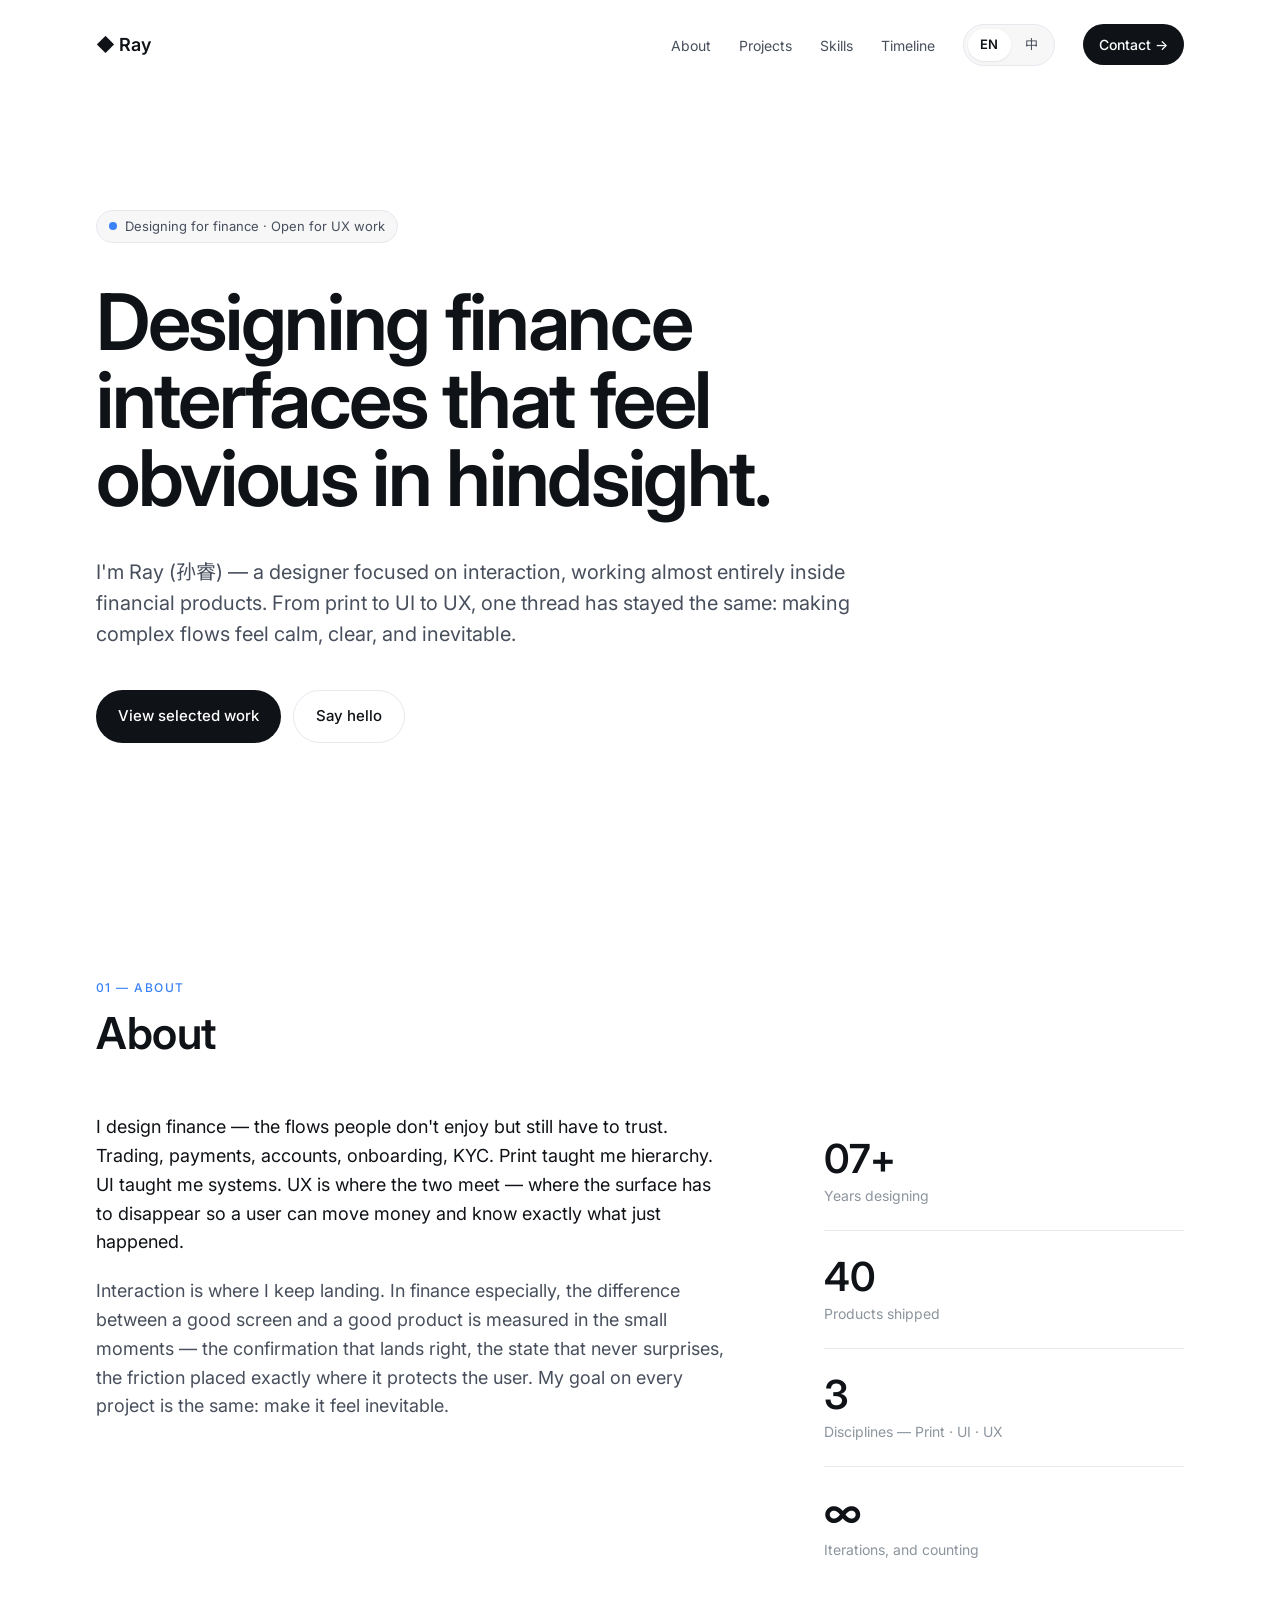
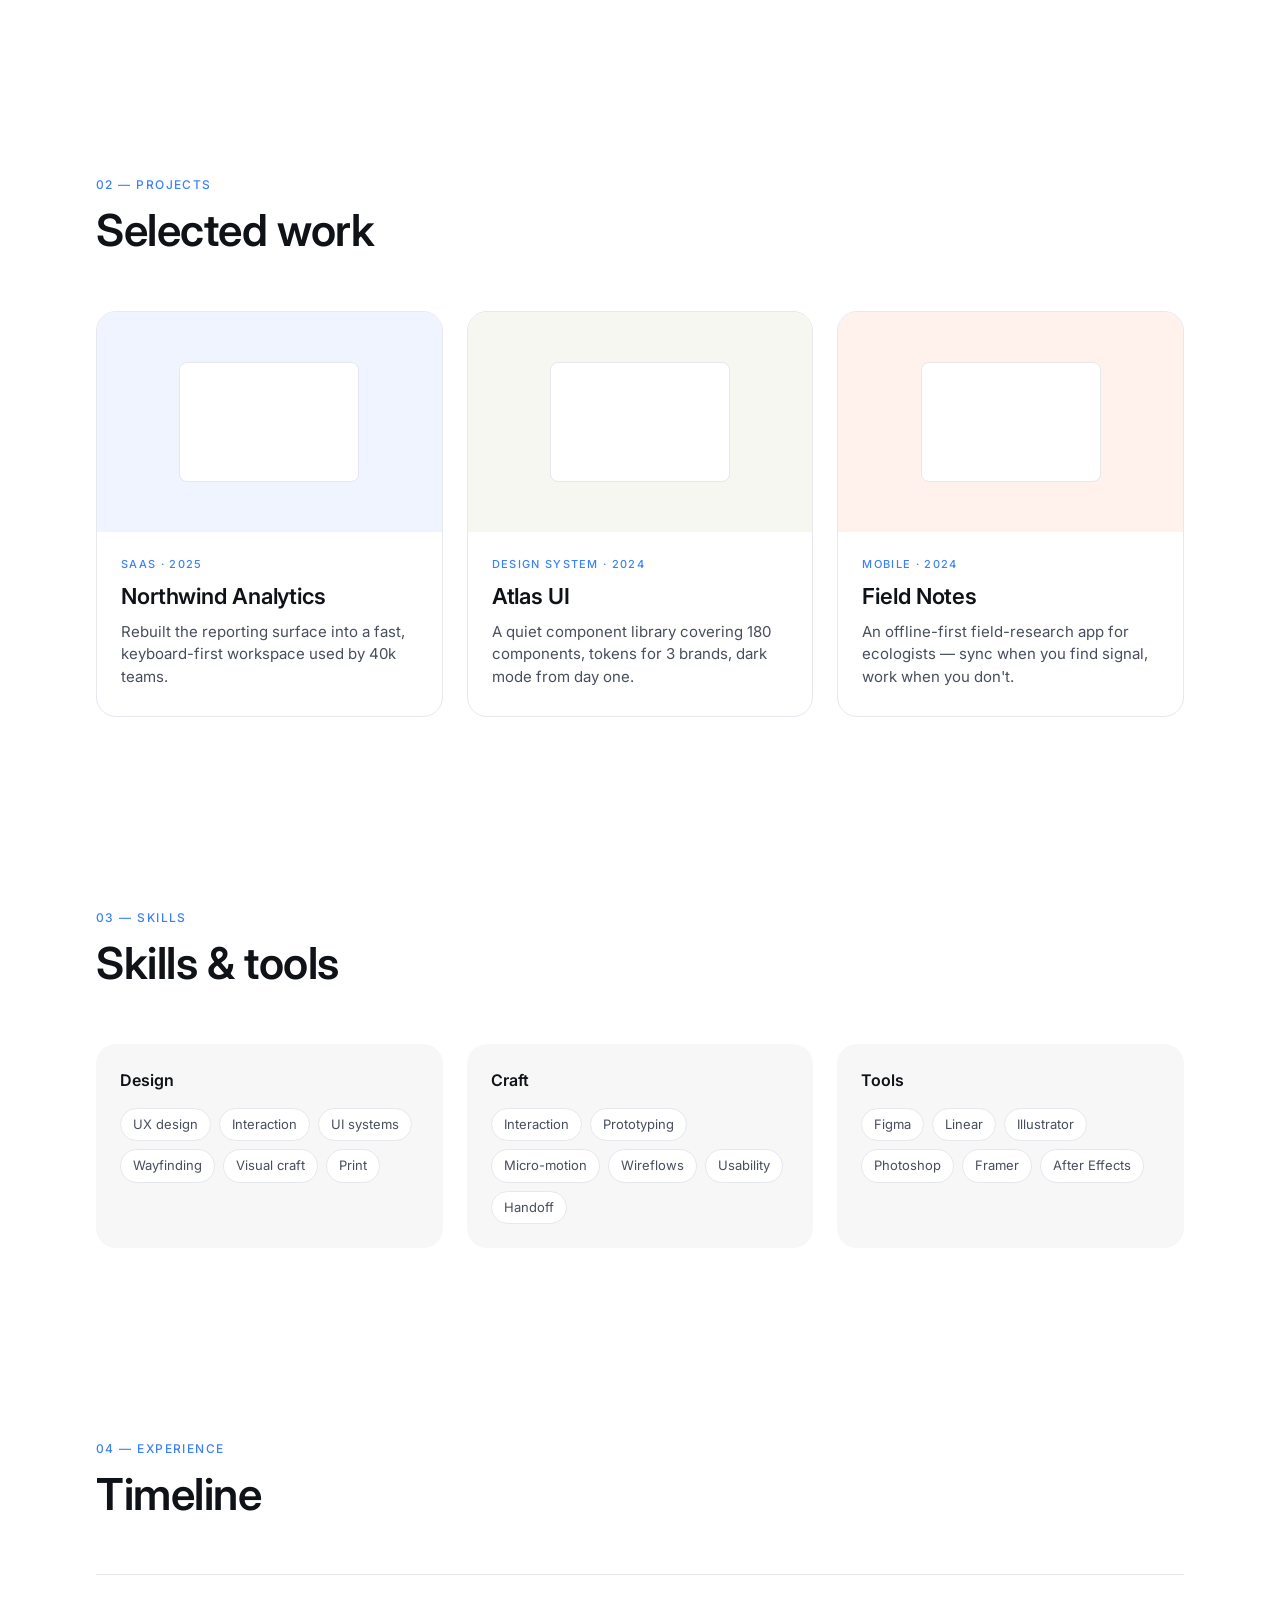
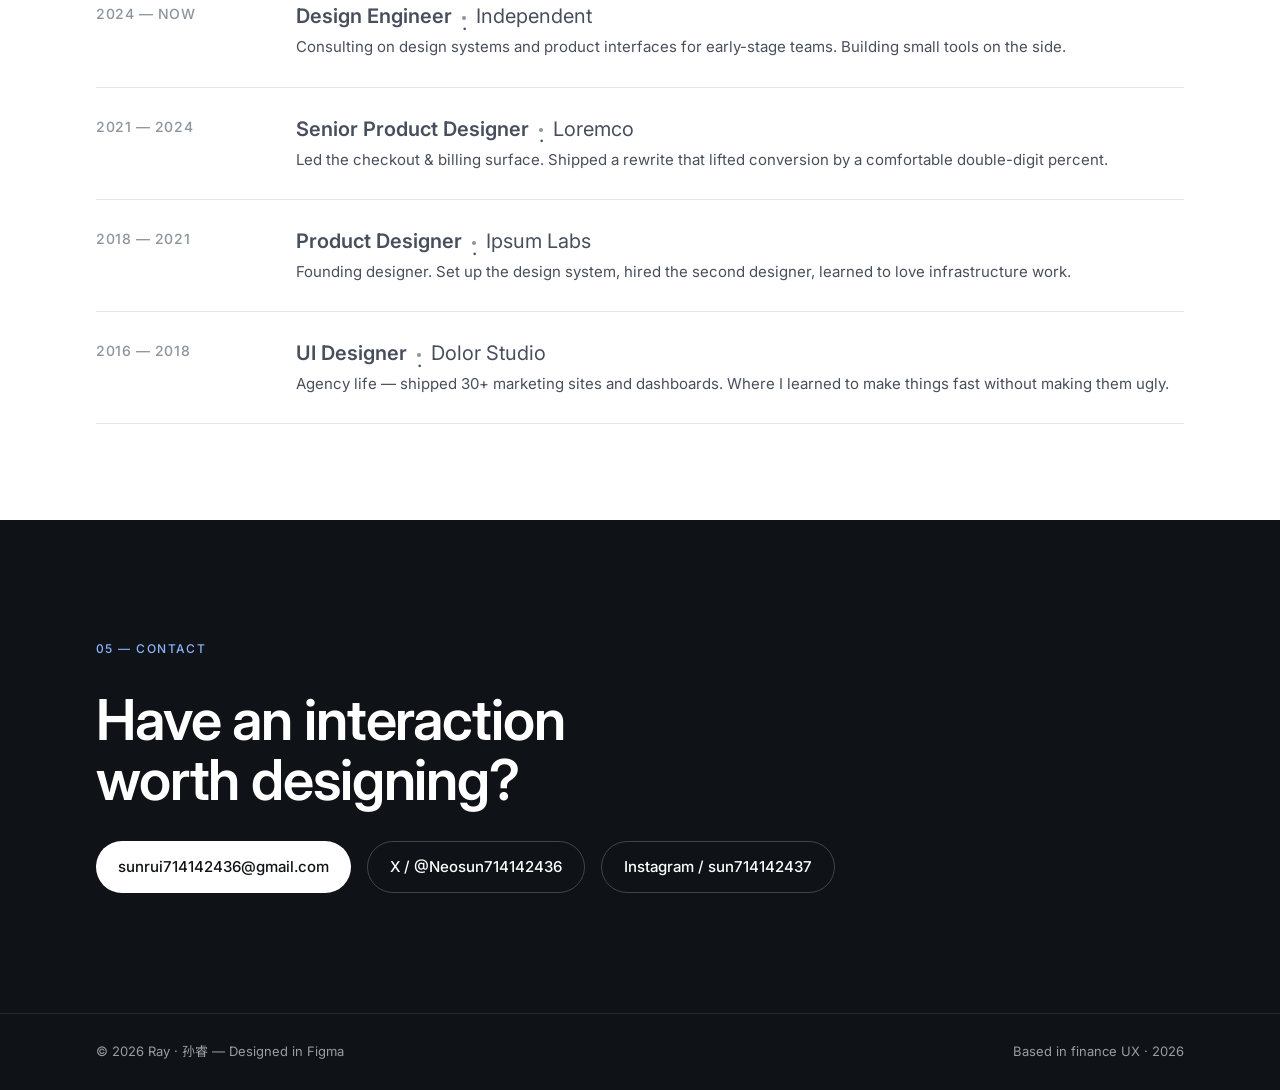
==== index.html @ 2284a8e6 "Initial commit: personal homepage v1 Co-Authored-By: Claude Code <noreply@anthropic.com>" ====
<!doctype html>
<html lang="en">
<head>
  <meta charset="utf-8" />
  <meta name="viewport" content="width=device-width,initial-scale=1" />
  <title>Ray · 孙睿 — Interaction designer for finance</title>
  <meta name="description" content="Ray (孙睿) — interaction designer working almost entirely inside financial products. Print → UI → UX." />
  <meta property="og:title" content="Ray · 孙睿" />
  <meta property="og:description" content="Interaction designer for finance." />
  <meta property="og:type" content="website" />
  <link rel="preconnect" href="https://fonts.googleapis.com">
  <link rel="preconnect" href="https://fonts.gstatic.com" crossorigin>
  <link href="https://fonts.googleapis.com/css2?family=Inter:wght@400;500;600;700&family=Noto+Sans+SC:wght@400;500;600&display=swap" rel="stylesheet">
  <link rel="stylesheet" href="styles.css" />
</head>
<body>
  <!-- NAV -->
  <header class="nav" aria-label="Primary">
    <a class="logo" href="#top" aria-label="Home">◆ Ray</a>
    <nav class="nav-right">
      <ul class="nav-links">
        <li><a href="#about">About</a></li>
        <li><a href="#projects">Projects</a></li>
        <li><a href="#skills">Skills</a></li>
        <li><a href="#timeline">Timeline</a></li>
      </ul>
      <div class="lang-toggle" role="group" aria-label="Language">
        <button type="button" class="seg active" data-lang="en" aria-pressed="true">EN</button>
        <button type="button" class="seg" data-lang="zh" aria-pressed="false">中</button>
      </div>
      <a class="cta" href="#contact">Contact →</a>
    </nav>
  </header>

  <main id="top">
    <!-- HERO -->
    <section class="hero" aria-labelledby="hero-title">
      <span class="eyebrow"><span class="dot"></span>Designing for finance · Open for UX work</span>
      <h1 id="hero-title">Designing finance<br/>interfaces that feel<br/>obvious in hindsight.</h1>
      <p class="sub">I'm Ray (孙睿) — a designer focused on interaction, working almost entirely inside financial products. From print to UI to UX, one thread has stayed the same: making complex flows feel calm, clear, and inevitable.</p>
      <div class="cta-row">
        <a href="#projects" class="btn btn-primary">View selected work</a>
        <a href="#contact" class="btn btn-secondary">Say hello</a>
      </div>
    </section>

    <!-- ABOUT -->
    <section class="section" id="about">
      <header class="section-head">
        <p class="kicker">01 — About</p>
        <h2>About</h2>
      </header>
      <div class="about-body">
        <div class="about-copy">
          <p>I design finance — the flows people don't enjoy but still have to trust. Trading, payments, accounts, onboarding, KYC. Print taught me hierarchy. UI taught me systems. UX is where the two meet — where the surface has to disappear so a user can move money and know exactly what just happened.</p>
          <p class="muted">Interaction is where I keep landing. In finance especially, the difference between a good screen and a good product is measured in the small moments — the confirmation that lands right, the state that never surprises, the friction placed exactly where it protects the user. My goal on every project is the same: make it feel inevitable.</p>
        </div>
        <div class="stats">
          <div class="stat"><div class="stat-num">07+</div><div class="stat-lbl">Years designing</div></div>
          <div class="stat divider"><div class="stat-num">40</div><div class="stat-lbl">Products shipped</div></div>
          <div class="stat divider"><div class="stat-num">3</div><div class="stat-lbl">Disciplines — Print · UI · UX</div></div>
          <div class="stat divider"><div class="stat-num">∞</div><div class="stat-lbl">Iterations, and counting</div></div>
        </div>
      </div>
    </section>

    <!-- PROJECTS -->
    <section class="section" id="projects">
      <header class="section-head">
        <p class="kicker">02 — Projects</p>
        <h2>Selected work</h2>
      </header>
      <div class="proj-grid">
        <article class="card">
          <div class="media" style="--tint:#f0f4ff"><div class="preview"></div></div>
          <div class="info">
            <p class="tag">SaaS · 2025</p>
            <h3>Northwind Analytics</h3>
            <p>Rebuilt the reporting surface into a fast, keyboard-first workspace used by 40k teams.</p>
          </div>
        </article>
        <article class="card">
          <div class="media" style="--tint:#f5f7f0"><div class="preview"></div></div>
          <div class="info">
            <p class="tag">Design system · 2024</p>
            <h3>Atlas UI</h3>
            <p>A quiet component library covering 180 components, tokens for 3 brands, dark mode from day one.</p>
          </div>
        </article>
        <article class="card">
          <div class="media" style="--tint:#fff2ed"><div class="preview"></div></div>
          <div class="info">
            <p class="tag">Mobile · 2024</p>
            <h3>Field Notes</h3>
            <p>An offline-first field-research app for ecologists — sync when you find signal, work when you don't.</p>
          </div>
        </article>
      </div>
    </section>

    <!-- SKILLS -->
    <section class="section" id="skills">
      <header class="section-head">
        <p class="kicker">03 — Skills</p>
        <h2>Skills &amp; tools</h2>
      </header>
      <div class="skill-cols">
        <div class="skill-col">
          <h4>Design</h4>
          <div class="chips">
            <span>UX design</span><span>Interaction</span><span>UI systems</span>
            <span>Wayfinding</span><span>Visual craft</span><span>Print</span>
          </div>
        </div>
        <div class="skill-col">
          <h4>Craft</h4>
          <div class="chips">
            <span>Interaction</span><span>Prototyping</span><span>Micro-motion</span>
            <span>Wireflows</span><span>Usability</span><span>Handoff</span>
          </div>
        </div>
        <div class="skill-col">
          <h4>Tools</h4>
          <div class="chips">
            <span>Figma</span><span>Linear</span><span>Illustrator</span>
            <span>Photoshop</span><span>Framer</span><span>After Effects</span>
          </div>
        </div>
      </div>
    </section>

    <!-- TIMELINE -->
    <section class="section" id="timeline">
      <header class="section-head">
        <p class="kicker">04 — Experience</p>
        <h2>Timeline</h2>
      </header>
      <ol class="tl">
        <li>
          <div class="tl-yr">2024 — NOW</div>
          <div class="tl-body">
            <p class="tl-role"><strong>Design Engineer</strong><span class="sep">·</span>Independent</p>
            <p class="tl-blurb">Consulting on design systems and product interfaces for early-stage teams. Building small tools on the side.</p>
          </div>
        </li>
        <li>
          <div class="tl-yr">2021 — 2024</div>
          <div class="tl-body">
            <p class="tl-role"><strong>Senior Product Designer</strong><span class="sep">·</span>Loremco</p>
            <p class="tl-blurb">Led the checkout &amp; billing surface. Shipped a rewrite that lifted conversion by a comfortable double-digit percent.</p>
          </div>
        </li>
        <li>
          <div class="tl-yr">2018 — 2021</div>
          <div class="tl-body">
            <p class="tl-role"><strong>Product Designer</strong><span class="sep">·</span>Ipsum Labs</p>
            <p class="tl-blurb">Founding designer. Set up the design system, hired the second designer, learned to love infrastructure work.</p>
          </div>
        </li>
        <li>
          <div class="tl-yr">2016 — 2018</div>
          <div class="tl-body">
            <p class="tl-role"><strong>UI Designer</strong><span class="sep">·</span>Dolor Studio</p>
            <p class="tl-blurb">Agency life — shipped 30+ marketing sites and dashboards. Where I learned to make things fast without making them ugly.</p>
          </div>
        </li>
      </ol>
    </section>
  </main>

  <!-- CONTACT -->
  <section class="contact" id="contact">
    <p class="kicker kicker-dark">05 — CONTACT</p>
    <h2>Have an interaction<br/>worth designing?</h2>
    <div class="contact-row">
      <a class="btn btn-light" href="mailto:sunrui714142436@gmail.com">sunrui714142436@gmail.com</a>
      <a class="btn btn-ghost" href="https://x.com/Neosun714142436" target="_blank" rel="noopener">X / @Neosun714142436</a>
      <a class="btn btn-ghost" href="https://instagram.com/sun714142437" target="_blank" rel="noopener">Instagram / sun714142437</a>
    </div>
  </section>

  <footer class="footer">
    <p>© 2026 Ray · 孙睿 — Designed in Figma</p>
    <p>Based in finance UX · 2026</p>
  </footer>

  <script>
    // Language toggle — visual demo only (does not swap copy yet)
    document.querySelectorAll('.lang-toggle .seg').forEach(btn => {
      btn.addEventListener('click', () => {
        document.querySelectorAll('.lang-toggle .seg').forEach(b => {
          b.classList.remove('active');
          b.setAttribute('aria-pressed', 'false');
        });
        btn.classList.add('active');
        btn.setAttribute('aria-pressed', 'true');
      });
    });
  </script>
</body>
</html>
---- styles.css ----
/* -------- Tokens -------- */
:root {
  --ink: #0f1216;
  --ink-2: #484f5c;
  --ink-3: #8c949d;
  --border: #e6e8ee;
  --bg: #ffffff;
  --bg-soft: #f7f7f8;
  --accent: #3b82f6;
  --shadow-1: 0 1px 2px rgba(0,0,0,.08);
  --gutter: 96px;
  --max: 1440px;
}

* { box-sizing: border-box; }
html { scroll-behavior: smooth; }
body {
  margin: 0;
  font-family: 'Inter', 'Noto Sans SC', system-ui, -apple-system, Segoe UI, Roboto, sans-serif;
  color: var(--ink);
  background: var(--bg);
  -webkit-font-smoothing: antialiased;
  line-height: 1.5;
}
a { color: inherit; text-decoration: none; }
h1, h2, h3, h4, p { margin: 0; }
ol, ul { margin: 0; padding: 0; list-style: none; }
button { font: inherit; }

/* -------- Nav -------- */
.nav {
  display: flex;
  align-items: center;
  justify-content: space-between;
  gap: 32px;
  padding: 24px var(--gutter);
  max-width: var(--max);
  margin: 0 auto;
  position: sticky; top: 0;
  background: rgba(255,255,255,.8);
  backdrop-filter: saturate(180%) blur(12px);
  -webkit-backdrop-filter: saturate(180%) blur(12px);
  z-index: 10;
}
.logo { font-weight: 600; font-size: 18px; }
.nav-right { display: flex; align-items: center; gap: 28px; }
.nav-links { display: flex; gap: 28px; }
.nav-links a { font-size: 14px; color: var(--ink-2); }
.nav-links a:hover { color: var(--ink); }

.lang-toggle {
  display: inline-flex;
  padding: 4px;
  background: var(--bg-soft);
  border: 1px solid var(--border);
  border-radius: 999px;
  gap: 2px;
}
.lang-toggle .seg {
  border: 0;
  background: transparent;
  padding: 6px 12px;
  border-radius: 999px;
  font-size: 13px;
  color: var(--ink-2);
  cursor: pointer;
  transition: background .15s, color .15s, box-shadow .15s;
  letter-spacing: .02em;
}
.lang-toggle .seg.active {
  background: #fff;
  color: var(--ink);
  box-shadow: var(--shadow-1);
  font-weight: 600;
}

.cta {
  padding: 10px 16px;
  background: var(--ink);
  color: #fff !important;
  border-radius: 999px;
  font-size: 14px;
  font-weight: 500;
  transition: transform .15s;
}
.cta:hover { transform: translateY(-1px); }

/* -------- Hero -------- */
.hero {
  max-width: var(--max);
  margin: 0 auto;
  padding: 120px var(--gutter) 140px;
  display: flex;
  flex-direction: column;
  align-items: flex-start;
  gap: 40px;
}
.eyebrow {
  display: inline-flex; align-items: center; gap: 8px;
  padding: 6px 12px;
  background: var(--bg-soft);
  border: 1px solid var(--border);
  border-radius: 999px;
  font-size: 13px;
  color: var(--ink-2);
}
.eyebrow .dot {
  width: 8px; height: 8px; border-radius: 50%;
  background: var(--accent);
}
.hero h1 {
  font-size: clamp(48px, 6.1vw, 88px);
  font-weight: 600;
  line-height: 1.0;
  letter-spacing: -0.03em;
}
.sub {
  font-size: 20px;
  color: var(--ink-2);
  max-width: 760px;
  line-height: 1.55;
}
.cta-row { display: flex; gap: 12px; flex-wrap: wrap; }

/* -------- Buttons -------- */
.btn {
  display: inline-flex; align-items: center;
  padding: 14px 22px;
  border-radius: 999px;
  font-size: 15px;
  font-weight: 500;
  transition: transform .15s, background .15s, color .15s;
}
.btn:hover { transform: translateY(-1px); }
.btn-primary { background: var(--ink); color: #fff !important; }
.btn-secondary { background: #fff; border: 1px solid var(--border); }
.btn-light { background: #fff; color: var(--ink) !important; }
.btn-ghost { border: 1px solid #40454d; color: #fff !important; }

/* -------- Section shell -------- */
.section {
  max-width: var(--max);
  margin: 0 auto;
  padding: 96px var(--gutter);
  display: flex;
  flex-direction: column;
  gap: 56px;
}
.section-head { display: flex; flex-direction: column; gap: 12px; }
.kicker {
  font-size: 12px; font-weight: 500;
  letter-spacing: .12em;
  color: var(--accent);
  text-transform: uppercase;
}
.section-head h2 {
  font-size: 44px; font-weight: 600;
  line-height: 1.1; letter-spacing: -.01em;
}

/* -------- About -------- */
.about-body { display: grid; grid-template-columns: 1fr 360px; gap: 96px; align-items: start; }
.about-copy p { font-size: 18px; line-height: 1.6; }
.about-copy p + p { margin-top: 20px; }
.about-copy .muted { color: var(--ink-2); }

.stats { display: flex; flex-direction: column; }
.stat { padding: 24px 0; display: flex; flex-direction: column; gap: 4px; }
.stat.divider { border-top: 1px solid var(--border); }
.stat-num {
  font-size: 40px; font-weight: 600; line-height: 1.1;
  letter-spacing: -.01em;
}
.stat-lbl { font-size: 14px; color: var(--ink-3); }

/* -------- Projects -------- */
.proj-grid { display: grid; grid-template-columns: repeat(3, 1fr); gap: 24px; }
.card {
  border-radius: 20px; overflow: hidden;
  background: #fff; border: 1px solid var(--border);
  transition: transform .2s, box-shadow .2s;
}
.card:hover { transform: translateY(-2px); box-shadow: 0 12px 28px rgba(15,18,22,.06); }
.media {
  height: 220px;
  background: var(--tint, #f4f5f7);
  display: flex; align-items: center; justify-content: center;
}
.preview {
  width: 180px; height: 120px;
  background: #fff; border: 1px solid var(--border);
  border-radius: 8px;
}
.info { padding: 24px 24px 28px; display: flex; flex-direction: column; gap: 10px; }
.tag {
  font-size: 11px; font-weight: 500;
  letter-spacing: .12em; text-transform: uppercase;
  color: var(--accent);
}
.info h3 { font-size: 22px; font-weight: 600; letter-spacing: -.005em; line-height: 1.3; }
.info p:last-child { font-size: 15px; color: var(--ink-2); line-height: 1.5; }

/* -------- Skills -------- */
.skill-cols { display: grid; grid-template-columns: repeat(3, 1fr); gap: 24px; }
.skill-col {
  padding: 24px;
  background: var(--bg-soft);
  border-radius: 20px;
  display: flex; flex-direction: column; gap: 16px;
}
.skill-col h4 { font-size: 16px; font-weight: 600; }
.chips { display: flex; flex-wrap: wrap; gap: 8px; }
.chips span {
  padding: 6px 12px;
  background: #fff;
  border: 1px solid var(--border);
  border-radius: 999px;
  font-size: 13px;
  color: var(--ink-2);
}

/* -------- Timeline -------- */
.tl { display: flex; flex-direction: column; }
.tl li {
  display: grid; grid-template-columns: 160px 1fr; gap: 40px;
  padding: 28px 0;
  border-top: 1px solid var(--border);
}
.tl li:last-child { border-bottom: 1px solid var(--border); }
.tl-yr { font-size: 14px; font-weight: 500; color: var(--ink-3); letter-spacing: .04em; }
.tl-body { display: flex; flex-direction: column; gap: 6px; }
.tl-role { font-size: 20px; line-height: 1.3; }
.tl-role strong { font-weight: 600; }
.tl-role .sep {
  display: inline-block; width: 4px; height: 4px; border-radius: 50%;
  background: var(--ink-3); margin: 0 10px; vertical-align: middle;
}
.tl-role { color: var(--ink-2); }
.tl-blurb { font-size: 15px; color: var(--ink-2); line-height: 1.55; }

/* -------- Contact -------- */
.contact {
  background: var(--ink);
  color: #fff;
  padding: 120px var(--gutter);
  display: flex; flex-direction: column; gap: 32px;
  align-items: flex-start;
}
.kicker-dark { color: #8bb4ff; }
.contact h2 {
  font-size: clamp(40px, 4.4vw, 64px);
  font-weight: 600;
  line-height: 1.05;
  letter-spacing: -.02em;
}
.contact-row { display: flex; gap: 16px; flex-wrap: wrap; }

/* -------- Footer -------- */
.footer {
  background: var(--ink);
  color: #999da4;
  padding: 28px var(--gutter);
  display: flex; justify-content: space-between; align-items: center;
  border-top: 1px solid #262a30;
  font-size: 13px;
}

/* -------- Responsive -------- */
@media (max-width: 900px) {
  :root { --gutter: 24px; }
  .nav { gap: 12px; }
  .nav-links { display: none; }
  .hero { padding: 80px var(--gutter) 96px; gap: 28px; }
  .section { padding: 72px var(--gutter); gap: 40px; }
  .about-body { grid-template-columns: 1fr; gap: 48px; }
  .proj-grid, .skill-cols { grid-template-columns: 1fr; }
  .tl li { grid-template-columns: 1fr; gap: 8px; padding: 20px 0; }
  .contact { padding: 80px var(--gutter); }
  .footer { flex-direction: column; gap: 8px; align-items: flex-start; }
}
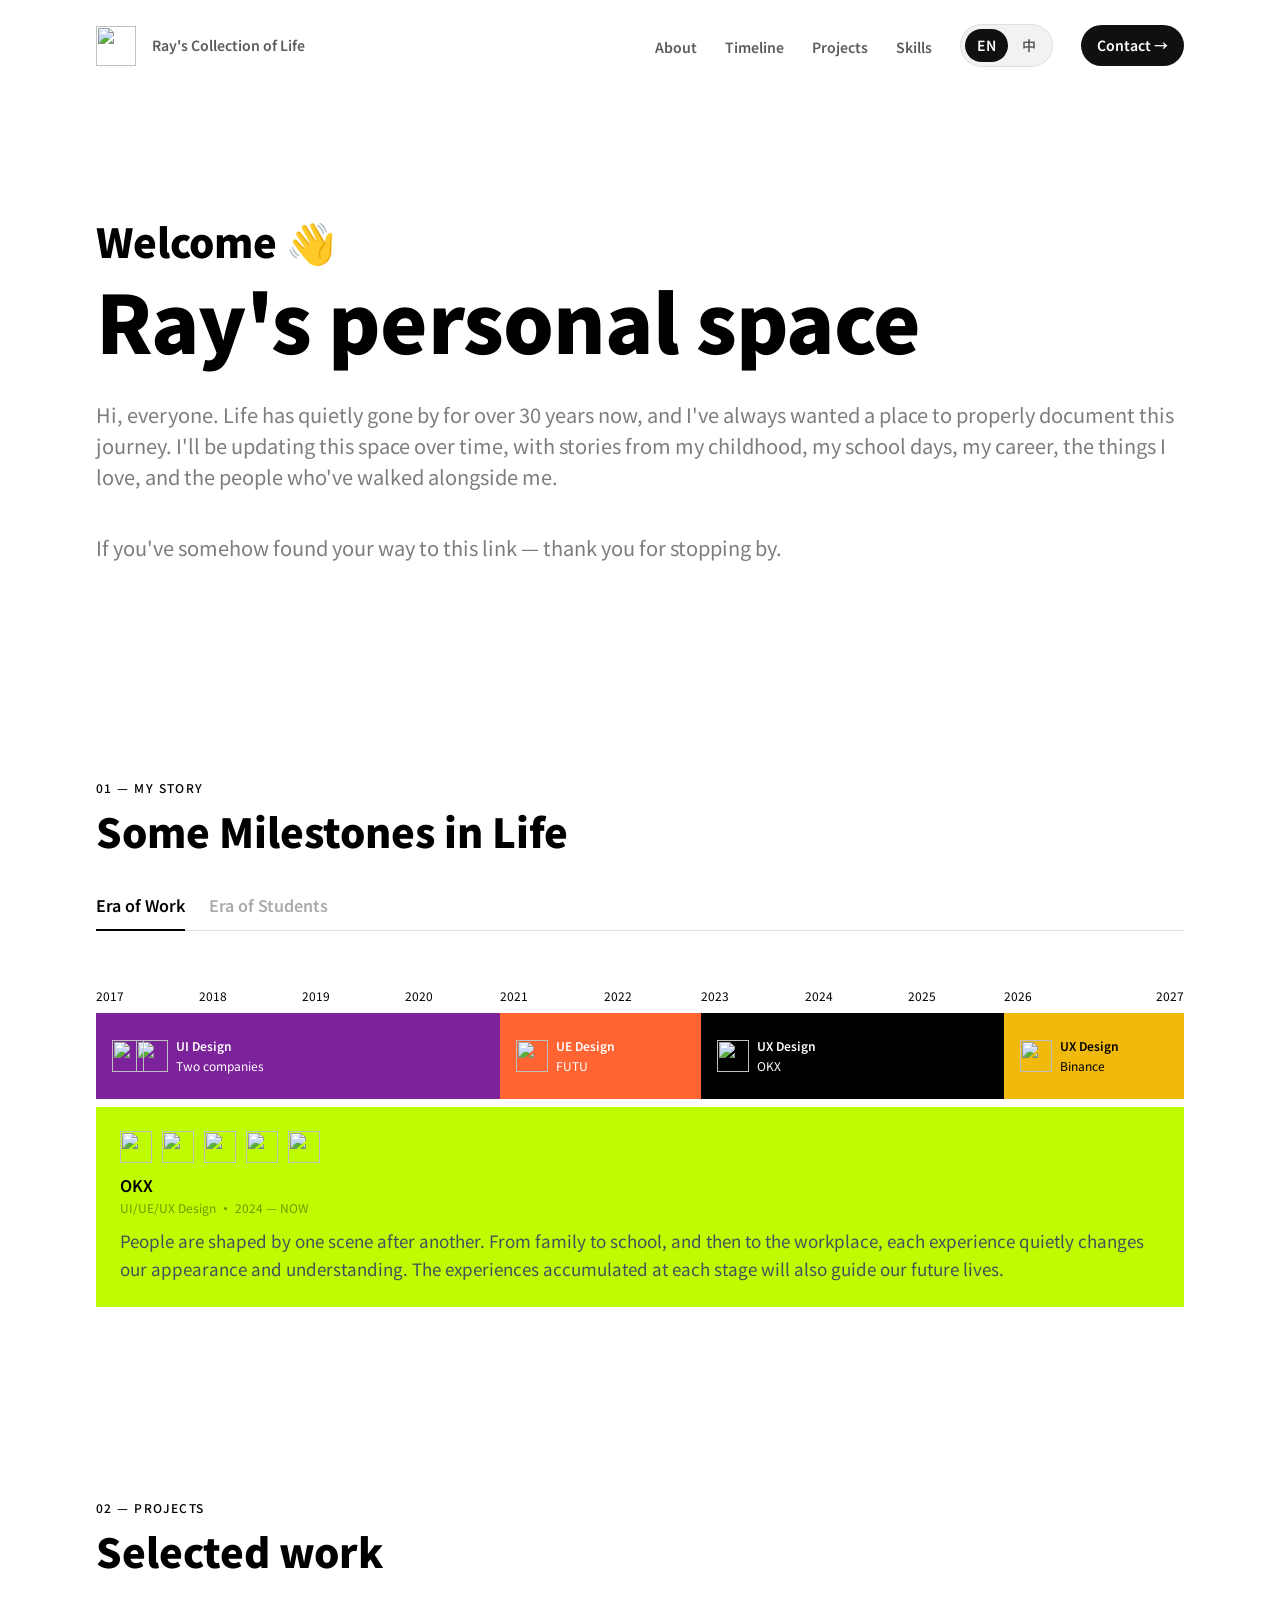
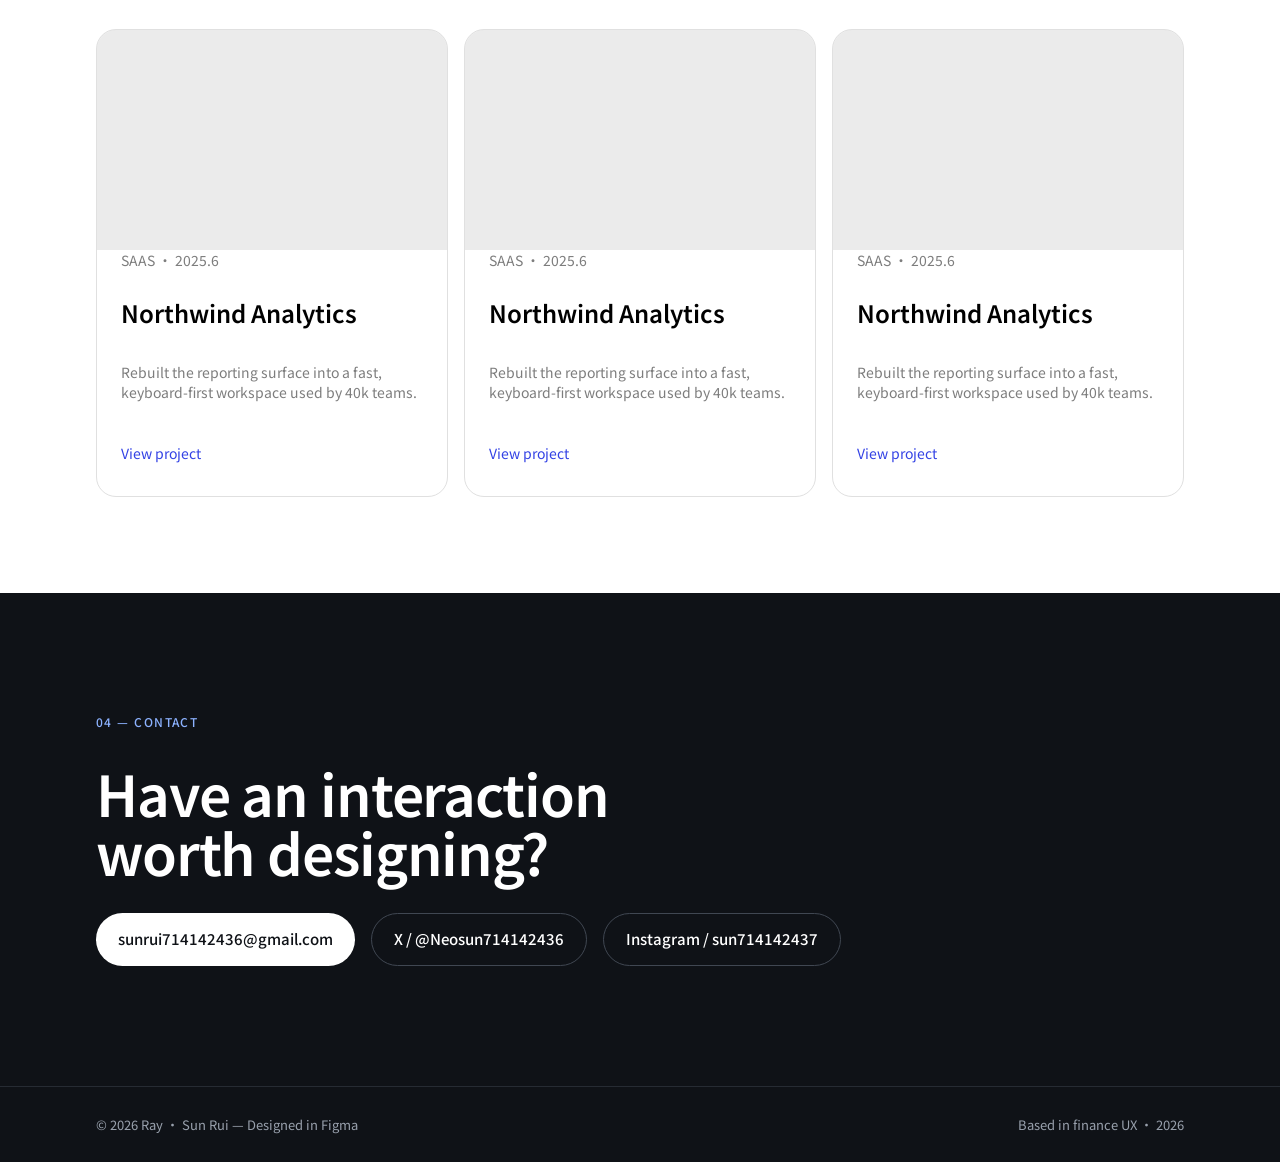
==== commit 25d880c2: "Add files via upload Redesign My Story timeline: 4 brand-colored chips + hover interaction + i18n" ====
--- a/index.html
+++ b/index.html
@@ -3,10 +3,10 @@
 <head>
   <meta charset="utf-8" />
   <meta name="viewport" content="width=device-width,initial-scale=1" />
-  <title>Ray · 孙睿 — Interaction designer for finance</title>
-  <meta name="description" content="Ray (孙睿) — interaction designer working almost entirely inside financial products. Print → UI → UX." />
-  <meta property="og:title" content="Ray · 孙睿" />
-  <meta property="og:description" content="Interaction designer for finance." />
+  <title>Ray's Collection of Life — Ray · 孙睿</title>
+  <meta name="description" content="Ray (孙睿) — a personal space for stories, milestones, and work." />
+  <meta property="og:title" content="Ray's Collection of Life" />
+  <meta property="og:description" content="Ray's personal space." />
   <meta property="og:type" content="website" />
   <link rel="preconnect" href="https://fonts.googleapis.com">
   <link rel="preconnect" href="https://fonts.gstatic.com" crossorigin>
@@ -16,50 +16,129 @@
 <body>
   <!-- NAV -->
   <header class="nav" aria-label="Primary">
-    <a class="logo" href="#top" aria-label="Home">◆ Ray</a>
+    <a class="brand" href="#top" aria-label="Home">
+      <img class="brand-logo" src="assets/ray-logo.svg" alt="" />
+      <span class="brand-name" data-i18n="nav.brand">Ray's Collection of Life</span>
+    </a>
     <nav class="nav-right">
       <ul class="nav-links">
-        <li><a href="#about">About</a></li>
-        <li><a href="#projects">Projects</a></li>
-        <li><a href="#skills">Skills</a></li>
-        <li><a href="#timeline">Timeline</a></li>
+        <li><a href="#about" data-i18n="nav.about">About</a></li>
+        <li><a href="#story" data-i18n="nav.timeline">Timeline</a></li>
+        <li><a href="#projects" data-i18n="nav.projects">Projects</a></li>
+        <li><a href="#skills" data-i18n="nav.skills">Skills</a></li>
       </ul>
       <div class="lang-toggle" role="group" aria-label="Language">
         <button type="button" class="seg active" data-lang="en" aria-pressed="true">EN</button>
         <button type="button" class="seg" data-lang="zh" aria-pressed="false">中</button>
       </div>
-      <a class="cta" href="#contact">Contact →</a>
+      <a class="cta" href="#contact" data-i18n="nav.contact">Contact →</a>
     </nav>
   </header>
 
   <main id="top">
     <!-- HERO -->
-    <section class="hero" aria-labelledby="hero-title">
-      <span class="eyebrow"><span class="dot"></span>Designing for finance · Open for UX work</span>
-      <h1 id="hero-title">Designing finance<br/>interfaces that feel<br/>obvious in hindsight.</h1>
-      <p class="sub">I'm Ray (孙睿) — a designer focused on interaction, working almost entirely inside financial products. From print to UI to UX, one thread has stayed the same: making complex flows feel calm, clear, and inevitable.</p>
-      <div class="cta-row">
-        <a href="#projects" class="btn btn-primary">View selected work</a>
-        <a href="#contact" class="btn btn-secondary">Say hello</a>
-      </div>
+    <section class="hero" id="about" aria-labelledby="hero-title">
+      <div class="hero-head">
+        <p class="hero-welcome"><span data-i18n="hero.welcome">Welcome</span> <span aria-hidden="true">👋</span></p>
+        <h1 id="hero-title" data-i18n="hero.title">Ray's personal space</h1>
+      </div>
+      <p class="sub" data-i18n="hero.p1">Hi, everyone. Life has quietly gone by for over 30 years now, and I've always wanted a place to properly document this journey. I'll be updating this space over time, with stories from my childhood, my school days, my career, the things I love, and the people who've walked alongside me.</p>
+      <p class="sub" data-i18n="hero.p2">If you've somehow found your way to this link — thank you for stopping by.</p>
     </section>
 
-    <!-- ABOUT -->
-    <section class="section" id="about">
+    <!-- MY STORY -->
+    <section class="section" id="story">
       <header class="section-head">
-        <p class="kicker">01 — About</p>
-        <h2>About</h2>
+        <p class="kicker" data-i18n="story.kicker">01 — MY STORY</p>
+        <h2 data-i18n="story.title">Some Milestones in Life</h2>
       </header>
-      <div class="about-body">
-        <div class="about-copy">
-          <p>I design finance — the flows people don't enjoy but still have to trust. Trading, payments, accounts, onboarding, KYC. Print taught me hierarchy. UI taught me systems. UX is where the two meet — where the surface has to disappear so a user can move money and know exactly what just happened.</p>
-          <p class="muted">Interaction is where I keep landing. In finance especially, the difference between a good screen and a good product is measured in the small moments — the confirmation that lands right, the state that never surprises, the friction placed exactly where it protects the user. My goal on every project is the same: make it feel inevitable.</p>
+
+      <!-- Underlined tabs -->
+      <div class="story-tabs-line" role="tablist" aria-label="Life period">
+        <button type="button" class="tabline active" role="tab" aria-selected="true" data-tab="work" data-i18n="story.tab.work">Era of Work</button>
+        <button type="button" class="tabline" role="tab" aria-selected="false" data-tab="school" data-i18n="story.tab.school">Era of Students</button>
+      </div>
+
+      <!-- Timeline -->
+      <div class="timeline">
+        <!-- Year row: 11 years evenly distributed across the whole timeline.
+             Chip widths below use the same 4:2:3:1 ratio (matching real years
+             per job), so chip boundaries land exactly on the real year ticks. -->
+        <div class="year-row" aria-hidden="true">
+          <div class="year-cell">
+            <span>2017</span>
+            <span class="year-alt">2018</span>
+            <span>2019</span>
+            <span class="year-alt">2020</span>
+          </div>
+          <div class="year-cell">
+            <span>2021</span>
+            <span class="year-alt">2022</span>
+          </div>
+          <div class="year-cell">
+            <span>2023</span>
+            <span class="year-alt">2024</span>
+            <span>2025</span>
+          </div>
+          <div class="year-cell">
+            <span class="year-alt">2026</span>
+          </div>
+          <span class="year-end">2027</span>
         </div>
-        <div class="stats">
-          <div class="stat"><div class="stat-num">07+</div><div class="stat-lbl">Years designing</div></div>
-          <div class="stat divider"><div class="stat-num">40</div><div class="stat-lbl">Products shipped</div></div>
-          <div class="stat divider"><div class="stat-num">3</div><div class="stat-lbl">Disciplines — Print · UI · UX</div></div>
-          <div class="stat divider"><div class="stat-num">∞</div><div class="stat-lbl">Iterations, and counting</div></div>
+
+        <!-- Chip row: 4 chips + a trailing spacer that keeps the row aligned with the year row -->
+        <div class="chip-row">
+          <button type="button" class="chipbar chipbar--ui" data-job="ui-early">
+            <span class="chipbar-icons">
+              <img class="chipbar-icon chipbar-icon--stack" src="assets/xy.svg" alt="" />
+              <img class="chipbar-icon" src="assets/iyou.svg" alt="" />
+            </span>
+            <span class="chipbar-text">
+              <span class="chipbar-title" data-i18n="job.uiEarly.role">UI Design</span>
+              <span class="chipbar-sub" data-i18n="job.uiEarly.orgs">Two companies early in my career</span>
+            </span>
+          </button>
+          <button type="button" class="chipbar" data-job="futu">
+            <img class="chipbar-icon" src="assets/futu-new.svg" alt="" />
+            <span class="chipbar-text">
+              <span class="chipbar-title" data-i18n="role.ue">UE Design</span>
+              <span class="chipbar-sub" data-i18n="job.futu.name">FUTU</span>
+            </span>
+          </button>
+          <button type="button" class="chipbar" data-job="okx">
+            <img class="chipbar-icon" src="assets/okx-new.svg" alt="" />
+            <span class="chipbar-text">
+              <span class="chipbar-title" data-i18n="role.ux">UX Design</span>
+              <span class="chipbar-sub" data-i18n="job.okx.name">OKX</span>
+            </span>
+          </button>
+          <button type="button" class="chipbar" data-job="binance">
+            <img class="chipbar-icon" src="assets/binance-new.svg" alt="" />
+            <span class="chipbar-text">
+              <span class="chipbar-title" data-i18n="role.ux">UX Design</span>
+              <span class="chipbar-sub" data-i18n="job.binance.name">Binance</span>
+            </span>
+          </button>
+        </div>
+
+        <!-- Detail card (default state; hovering a chipbar updates it) -->
+        <div class="detail-card" role="region" aria-live="polite">
+          <div class="detail-avatars" aria-hidden="true">
+            <img src="assets/xy.svg" alt="" />
+            <img src="assets/iyou.svg" alt="" />
+            <img src="assets/futu-new.svg" alt="" />
+            <img src="assets/okx-new.svg" alt="" />
+            <img src="assets/binance-new.svg" alt="" />
+          </div>
+          <div class="detail-title">
+            <p class="detail-name">OKX</p>
+            <p class="detail-meta">
+              <span class="detail-role">UI/UE/UX Design</span>
+              <span class="dot-sep" aria-hidden="true"></span>
+              <span class="detail-period">2024 — NOW</span>
+            </p>
+          </div>
+          <p class="detail-body" data-i18n="story.lead">People are shaped by one scene after another. From family to school, and then to the workplace, each experience quietly changes our appearance and understanding. The experiences accumulated at each stage will also guide our future lives.</p>
         </div>
       </div>
     </section>
@@ -67,111 +146,48 @@
     <!-- PROJECTS -->
     <section class="section" id="projects">
       <header class="section-head">
-        <p class="kicker">02 — Projects</p>
-        <h2>Selected work</h2>
+        <p class="kicker" data-i18n="projects.kicker">02 — PROJECTS</p>
+        <h2 data-i18n="projects.title">Selected work</h2>
       </header>
       <div class="proj-grid">
         <article class="card">
-          <div class="media" style="--tint:#f0f4ff"><div class="preview"></div></div>
+          <div class="media"></div>
           <div class="info">
-            <p class="tag">SaaS · 2025</p>
-            <h3>Northwind Analytics</h3>
-            <p>Rebuilt the reporting surface into a fast, keyboard-first workspace used by 40k teams.</p>
+            <p class="tag" data-i18n="projects.p1.tag">SAAS · 2025.6</p>
+            <h3 data-i18n="projects.p1.title">Northwind Analytics</h3>
+            <p class="desc" data-i18n="projects.p1.desc">Rebuilt the reporting surface into a fast, keyboard-first workspace used by 40k teams.</p>
+            <a href="#" class="link" data-i18n="projects.link">View project</a>
           </div>
         </article>
         <article class="card">
-          <div class="media" style="--tint:#f5f7f0"><div class="preview"></div></div>
+          <div class="media"></div>
           <div class="info">
-            <p class="tag">Design system · 2024</p>
-            <h3>Atlas UI</h3>
-            <p>A quiet component library covering 180 components, tokens for 3 brands, dark mode from day one.</p>
+            <p class="tag" data-i18n="projects.p2.tag">SAAS · 2025.6</p>
+            <h3 data-i18n="projects.p2.title">Northwind Analytics</h3>
+            <p class="desc" data-i18n="projects.p2.desc">Rebuilt the reporting surface into a fast, keyboard-first workspace used by 40k teams.</p>
+            <a href="#" class="link" data-i18n="projects.link">View project</a>
           </div>
         </article>
         <article class="card">
-          <div class="media" style="--tint:#fff2ed"><div class="preview"></div></div>
+          <div class="media"></div>
           <div class="info">
-            <p class="tag">Mobile · 2024</p>
-            <h3>Field Notes</h3>
-            <p>An offline-first field-research app for ecologists — sync when you find signal, work when you don't.</p>
+            <p class="tag" data-i18n="projects.p3.tag">SAAS · 2025.6</p>
+            <h3 data-i18n="projects.p3.title">Northwind Analytics</h3>
+            <p class="desc" data-i18n="projects.p3.desc">Rebuilt the reporting surface into a fast, keyboard-first workspace used by 40k teams.</p>
+            <a href="#" class="link" data-i18n="projects.link">View project</a>
           </div>
         </article>
       </div>
-    </section>
-
-    <!-- SKILLS -->
-    <section class="section" id="skills">
-      <header class="section-head">
-        <p class="kicker">03 — Skills</p>
-        <h2>Skills &amp; tools</h2>
-      </header>
-      <div class="skill-cols">
-        <div class="skill-col">
-          <h4>Design</h4>
-          <div class="chips">
-            <span>UX design</span><span>Interaction</span><span>UI systems</span>
-            <span>Wayfinding</span><span>Visual craft</span><span>Print</span>
-          </div>
-        </div>
-        <div class="skill-col">
-          <h4>Craft</h4>
-          <div class="chips">
-            <span>Interaction</span><span>Prototyping</span><span>Micro-motion</span>
-            <span>Wireflows</span><span>Usability</span><span>Handoff</span>
-          </div>
-        </div>
-        <div class="skill-col">
-          <h4>Tools</h4>
-          <div class="chips">
-            <span>Figma</span><span>Linear</span><span>Illustrator</span>
-            <span>Photoshop</span><span>Framer</span><span>After Effects</span>
-          </div>
-        </div>
-      </div>
-    </section>
-
-    <!-- TIMELINE -->
-    <section class="section" id="timeline">
-      <header class="section-head">
-        <p class="kicker">04 — Experience</p>
-        <h2>Timeline</h2>
-      </header>
-      <ol class="tl">
-        <li>
-          <div class="tl-yr">2024 — NOW</div>
-          <div class="tl-body">
-            <p class="tl-role"><strong>Design Engineer</strong><span class="sep">·</span>Independent</p>
-            <p class="tl-blurb">Consulting on design systems and product interfaces for early-stage teams. Building small tools on the side.</p>
-          </div>
-        </li>
-        <li>
-          <div class="tl-yr">2021 — 2024</div>
-          <div class="tl-body">
-            <p class="tl-role"><strong>Senior Product Designer</strong><span class="sep">·</span>Loremco</p>
-            <p class="tl-blurb">Led the checkout &amp; billing surface. Shipped a rewrite that lifted conversion by a comfortable double-digit percent.</p>
-          </div>
-        </li>
-        <li>
-          <div class="tl-yr">2018 — 2021</div>
-          <div class="tl-body">
-            <p class="tl-role"><strong>Product Designer</strong><span class="sep">·</span>Ipsum Labs</p>
-            <p class="tl-blurb">Founding designer. Set up the design system, hired the second designer, learned to love infrastructure work.</p>
-          </div>
-        </li>
-        <li>
-          <div class="tl-yr">2016 — 2018</div>
-          <div class="tl-body">
-            <p class="tl-role"><strong>UI Designer</strong><span class="sep">·</span>Dolor Studio</p>
-            <p class="tl-blurb">Agency life — shipped 30+ marketing sites and dashboards. Where I learned to make things fast without making them ugly.</p>
-          </div>
-        </li>
-      </ol>
     </section>
   </main>
 
   <!-- CONTACT -->
   <section class="contact" id="contact">
-    <p class="kicker kicker-dark">05 — CONTACT</p>
-    <h2>Have an interaction<br/>worth designing?</h2>
+    <p class="kicker kicker-dark" data-i18n="contact.kicker">04 — CONTACT</p>
+    <h2>
+      <span data-i18n="contact.title.l1">Have an interaction</span><br/>
+      <span data-i18n="contact.title.l2">worth designing?</span>
+    </h2>
     <div class="contact-row">
       <a class="btn btn-light" href="mailto:sunrui714142436@gmail.com">sunrui714142436@gmail.com</a>
       <a class="btn btn-ghost" href="https://x.com/Neosun714142436" target="_blank" rel="noopener">X / @Neosun714142436</a>
@@ -180,22 +196,98 @@
   </section>
 
   <footer class="footer">
-    <p>© 2026 Ray · 孙睿 — Designed in Figma</p>
-    <p>Based in finance UX · 2026</p>
+    <p data-i18n="footer.left">© 2026 Ray · Sun Rui — Designed in Figma</p>
+    <p data-i18n="footer.right">Based in finance UX · 2026</p>
   </footer>
 
+  <script src="i18n.js"></script>
   <script>
-    // Language toggle — visual demo only (does not swap copy yet)
+    // Detail card refresh using dictionary
+    const card = document.querySelector('.detail-card');
+    const detailName = card.querySelector('.detail-name');
+    const detailRole = card.querySelector('.detail-role');
+    const detailPeriod = card.querySelector('.detail-period');
+    const detailBody = card.querySelector('.detail-body');
+
+    // Default state: OKX summary + intro copy shown
+    const DEFAULT_STATE = {
+      nameKey: 'job.okx.name',
+      role: 'UI/UE/UX Design',
+      periodKey: 'job.okx.period',
+      bodyKey: 'story.lead'
+    };
+
+    const JOB_META = {
+      'ui-early': { nameKey: 'job.uiEarly.role', roleKey: 'job.uiEarly.orgs', periodKey: 'job.uiEarly.period', bodyKey: 'job.uiEarly.body', startYear: 2018, endYear: 2021 },
+      futu:      { nameKey: 'job.futu.name',    roleKey: 'role.ue',           periodKey: 'job.futu.period',    bodyKey: 'job.futu.body',    startYear: 2021, endYear: 2023 },
+      okx:       { nameKey: 'job.okx.name',     roleKey: 'role.ux',           periodKey: 'job.okx.period',     bodyKey: 'job.okx.body',     startYear: 2023, endYear: 2025 },
+      binance:   { nameKey: 'job.binance.name', roleKey: 'role.ux',           periodKey: 'job.binance.period', bodyKey: 'job.binance.body', startYear: 2025, endYear: 2027 }
+    };
+
+    // Year row is now static HTML, aligned to chip columns via CSS grid — no JS needed.
+
+    function applyState(state) {
+      const lang = window.__i18n.currentLang();
+      const d = window.__i18n.DICT[lang];
+      const get = (key, fallback) => (key && d[key] != null) ? d[key] : fallback;
+      detailName.textContent = get(state.nameKey, '');
+      detailRole.textContent = state.roleKey ? get(state.roleKey, state.role || '') : (state.role || '');
+      detailPeriod.textContent = get(state.periodKey, '');
+      detailBody.textContent = get(state.bodyKey, '');
+    }
+
+    // exposed for i18n.applyLang to re-render current state on language change
+    window.refreshDetail = function() {
+      const hoveredJob = document.querySelector('.chipbar.is-hover')?.dataset.job;
+      if (hoveredJob && JOB_META[hoveredJob]) {
+        applyState(JOB_META[hoveredJob]);
+      } else {
+        applyState(DEFAULT_STATE);
+      }
+    };
+
+    document.querySelectorAll('.chipbar').forEach(chip => {
+      chip.addEventListener('mouseenter', () => {
+        const meta = JOB_META[chip.dataset.job];
+        if (meta) applyState(meta);
+      });
+      chip.addEventListener('mouseleave', () => {
+        applyState(DEFAULT_STATE);
+      });
+      // Touch / keyboard: click toggles selection
+      chip.addEventListener('click', () => {
+        const already = chip.classList.contains('is-touch-active');
+        document.querySelectorAll('.chipbar').forEach(c => c.classList.remove('is-touch-active'));
+        if (!already) {
+          chip.classList.add('is-touch-active');
+          applyState(JOB_META[chip.dataset.job] || DEFAULT_STATE);
+        } else {
+          applyState(DEFAULT_STATE);
+        }
+      });
+    });
+
+    // Underlined tab visual only (no content swap yet)
+    document.querySelectorAll('.story-tabs-line .tabline').forEach(tab => {
+      tab.addEventListener('click', () => {
+        document.querySelectorAll('.story-tabs-line .tabline').forEach(t => {
+          t.classList.remove('active');
+          t.setAttribute('aria-selected', 'false');
+        });
+        tab.classList.add('active');
+        tab.setAttribute('aria-selected', 'true');
+      });
+    });
+
+    // Language toggle handlers
     document.querySelectorAll('.lang-toggle .seg').forEach(btn => {
       btn.addEventListener('click', () => {
-        document.querySelectorAll('.lang-toggle .seg').forEach(b => {
-          b.classList.remove('active');
-          b.setAttribute('aria-pressed', 'false');
-        });
-        btn.classList.add('active');
-        btn.setAttribute('aria-pressed', 'true');
+        window.__i18n.applyLang(btn.dataset.lang);
       });
     });
+
+    // Apply initial language (saved or browser default)
+    window.__i18n.applyLang(window.__i18n.currentLang());
   </script>
 </body>
 </html>
--- a/styles.css
+++ b/styles.css
@@ -1,13 +1,113 @@
-/* -------- Tokens -------- */
+/* -------- Fonts: SF Pro for Latin, Noto Sans SC for CJK -------- */
+/* Latin: use system SF Pro (installed on Mac/iOS); fall back to modern sans elsewhere. */
+@font-face {
+  font-family: 'RaySans';
+  src: local('SF Pro Text'), local('SFProText-Regular'), local('.SFNSText'),
+       local('-apple-system'), local('BlinkMacSystemFont'),
+       local('Segoe UI'), local('Roboto'), local('Helvetica Neue'), local('Arial');
+  font-weight: 400;
+  font-style: normal;
+  font-display: swap;
+  /* Basic Latin + Latin-1 + General Punctuation + Currency + Number Forms */
+  unicode-range: U+0000-007F, U+0080-00FF, U+2000-206F, U+20A0-20CF, U+2100-214F, U+2190-21FF;
+}
+@font-face {
+  font-family: 'RaySans';
+  src: local('SF Pro Text Medium'), local('SFProText-Medium'), local('.SFNSText-Medium'),
+       local('Segoe UI Semibold'), local('Roboto Medium');
+  font-weight: 500;
+  font-style: normal;
+  font-display: swap;
+  unicode-range: U+0000-007F, U+0080-00FF, U+2000-206F, U+20A0-20CF, U+2100-214F, U+2190-21FF;
+}
+@font-face {
+  font-family: 'RaySans';
+  src: local('SF Pro Display Semibold'), local('SFProDisplay-Semibold'), local('SF Pro Text Semibold'), local('SFProText-Semibold'),
+       local('Segoe UI Semibold'), local('Roboto Medium');
+  font-weight: 590;
+  font-style: normal;
+  font-display: swap;
+  unicode-range: U+0000-007F, U+0080-00FF, U+2000-206F, U+20A0-20CF, U+2100-214F, U+2190-21FF;
+}
+@font-face {
+  font-family: 'RaySans';
+  src: local('SF Pro Display Bold'), local('SFProDisplay-Bold'), local('SF Pro Text Bold'), local('SFProText-Bold'),
+       local('Segoe UI Bold'), local('Roboto Bold');
+  font-weight: 700;
+  font-style: normal;
+  font-display: swap;
+  unicode-range: U+0000-007F, U+0080-00FF, U+2000-206F, U+20A0-20CF, U+2100-214F, U+2190-21FF;
+}
+@font-face {
+  font-family: 'RaySans';
+  src: local('SF Pro Display Black'), local('SFProDisplay-Black'), local('SF Pro Display Heavy'), local('SFProDisplay-Heavy');
+  font-weight: 900;
+  font-style: normal;
+  font-display: swap;
+  unicode-range: U+0000-007F, U+0080-00FF, U+2000-206F, U+20A0-20CF, U+2100-214F, U+2190-21FF;
+}
+/* CJK: Noto Sans SC, loaded from Google Fonts (already <link>ed in index.html) */
+@font-face {
+  font-family: 'RaySans';
+  src: local('Noto Sans SC Regular'), local('NotoSansSC-Regular'),
+       local('PingFang SC Regular'), local('.PingFangSC-Regular'),
+       local('Microsoft YaHei'), local('Source Han Sans SC');
+  font-weight: 400;
+  font-style: normal;
+  font-display: swap;
+  unicode-range: U+3000-9FFF, U+FF00-FFEF;
+}
+@font-face {
+  font-family: 'RaySans';
+  src: local('Noto Sans SC Medium'), local('NotoSansSC-Medium'),
+       local('PingFang SC Medium'), local('Microsoft YaHei');
+  font-weight: 500;
+  font-style: normal;
+  font-display: swap;
+  unicode-range: U+3000-9FFF, U+FF00-FFEF;
+}
+@font-face {
+  font-family: 'RaySans';
+  src: local('Noto Sans SC SemiBold'), local('NotoSansSC-SemiBold'),
+       local('PingFang SC Semibold'), local('Microsoft YaHei Bold');
+  font-weight: 590;
+  font-style: normal;
+  font-display: swap;
+  unicode-range: U+3000-9FFF, U+FF00-FFEF;
+}
+@font-face {
+  font-family: 'RaySans';
+  src: local('Noto Sans SC Bold'), local('NotoSansSC-Bold'),
+       local('PingFang SC Semibold'), local('Microsoft YaHei Bold');
+  font-weight: 700;
+  font-style: normal;
+  font-display: swap;
+  unicode-range: U+3000-9FFF, U+FF00-FFEF;
+}
+@font-face {
+  font-family: 'RaySans';
+  src: local('Noto Sans SC Black'), local('NotoSansSC-Black'),
+       local('PingFang SC Heavy'), local('Microsoft YaHei Bold');
+  font-weight: 900;
+  font-style: normal;
+  font-display: swap;
+  unicode-range: U+3000-9FFF, U+FF00-FFEF;
+}
+
+/* -------- Tokens (updated to match new Figma) -------- */
 :root {
-  --ink: #0f1216;
-  --ink-2: #484f5c;
-  --ink-3: #8c949d;
-  --border: #e6e8ee;
+  --ink: #000000;
+  --ink-2: #5b5b5b;      /* secondary text */
+  --ink-3: #7d7d7d;      /* tertiary text */
+  --ink-4: #aaaaaa;      /* inactive tab */
+  --ink-mute: #bdbdbd;   /* year pill outline */
+  --border: #e0e0e0;
+  --border-soft: rgba(0,0,0,0.08);
   --bg: #ffffff;
-  --bg-soft: #f7f7f8;
-  --accent: #3b82f6;
-  --shadow-1: 0 1px 2px rgba(0,0,0,.08);
+  --bg-soft: #f2f2f2;
+  --accent: #bffc01;     /* new signature green */
+  --link: #3342e5;       /* project link blue */
+  --ink-dark-bg: #0f1217;
   --gutter: 96px;
   --max: 1440px;
 }
@@ -16,7 +116,7 @@
 html { scroll-behavior: smooth; }
 body {
   margin: 0;
-  font-family: 'Inter', 'Noto Sans SC', system-ui, -apple-system, Segoe UI, Roboto, sans-serif;
+  font-family: 'RaySans', -apple-system, BlinkMacSystemFont, 'Segoe UI', Roboto, 'Noto Sans SC', sans-serif;
   color: var(--ink);
   background: var(--bg);
   -webkit-font-smoothing: antialiased;
@@ -37,22 +137,30 @@
   max-width: var(--max);
   margin: 0 auto;
   position: sticky; top: 0;
-  background: rgba(255,255,255,.8);
+  background: rgba(255,255,255,.85);
   backdrop-filter: saturate(180%) blur(12px);
   -webkit-backdrop-filter: saturate(180%) blur(12px);
   z-index: 10;
 }
-.logo { font-weight: 600; font-size: 18px; }
+.brand { display: inline-flex; align-items: center; gap: 16px; }
+.brand-logo { width: 40px; height: 40px; }
+.brand-name {
+  font-size: 14px; font-weight: 590; letter-spacing: 0;
+  color: var(--ink-2);
+}
 .nav-right { display: flex; align-items: center; gap: 28px; }
 .nav-links { display: flex; gap: 28px; }
-.nav-links a { font-size: 14px; color: var(--ink-2); }
+.nav-links a {
+  font-size: 14px; font-weight: 590;
+  color: var(--ink-2);
+}
 .nav-links a:hover { color: var(--ink); }
 
 .lang-toggle {
   display: inline-flex;
   padding: 4px;
   background: var(--bg-soft);
-  border: 1px solid var(--border);
+  border: 1px solid var(--border-soft);
   border-radius: 999px;
   gap: 2px;
 }
@@ -61,26 +169,22 @@
   background: transparent;
   padding: 6px 12px;
   border-radius: 999px;
-  font-size: 13px;
+  font-size: 14px; font-weight: 590;
   color: var(--ink-2);
   cursor: pointer;
-  transition: background .15s, color .15s, box-shadow .15s;
-  letter-spacing: .02em;
+  transition: background .15s, color .15s;
 }
 .lang-toggle .seg.active {
-  background: #fff;
-  color: var(--ink);
-  box-shadow: var(--shadow-1);
-  font-weight: 600;
+  background: #101010;
+  color: #fff;
 }
 
 .cta {
   padding: 10px 16px;
-  background: var(--ink);
+  background: #101010;
   color: #fff !important;
   border-radius: 999px;
-  font-size: 14px;
-  font-weight: 500;
+  font-size: 14px; font-weight: 590;
   transition: transform .15s;
 }
 .cta:hover { transform: translateY(-1px); }
@@ -89,53 +193,28 @@
 .hero {
   max-width: var(--max);
   margin: 0 auto;
-  padding: 120px var(--gutter) 140px;
+  padding: 120px var(--gutter);
   display: flex;
   flex-direction: column;
-  align-items: flex-start;
   gap: 40px;
 }
-.eyebrow {
-  display: inline-flex; align-items: center; gap: 8px;
-  padding: 6px 12px;
-  background: var(--bg-soft);
-  border: 1px solid var(--border);
-  border-radius: 999px;
-  font-size: 13px;
-  color: var(--ink-2);
-}
-.eyebrow .dot {
-  width: 8px; height: 8px; border-radius: 50%;
-  background: var(--accent);
+.hero-head { display: flex; flex-direction: column; gap: 8px; }
+.hero-welcome {
+  font-size: 40px; font-weight: 900;
+  color: var(--ink);
 }
 .hero h1 {
-  font-size: clamp(48px, 6.1vw, 88px);
-  font-weight: 600;
-  line-height: 1.0;
-  letter-spacing: -0.03em;
+  font-size: 80px; font-weight: 900;
+  color: var(--ink);
+  line-height: 1;
+  letter-spacing: -0.01em;
 }
 .sub {
   font-size: 20px;
-  color: var(--ink-2);
-  max-width: 760px;
+  color: var(--ink-3);
   line-height: 1.55;
-}
-.cta-row { display: flex; gap: 12px; flex-wrap: wrap; }
-
-/* -------- Buttons -------- */
-.btn {
-  display: inline-flex; align-items: center;
-  padding: 14px 22px;
-  border-radius: 999px;
-  font-size: 15px;
-  font-weight: 500;
-  transition: transform .15s, background .15s, color .15s;
-}
-.btn:hover { transform: translateY(-1px); }
-.btn-primary { background: var(--ink); color: #fff !important; }
-.btn-secondary { background: #fff; border: 1px solid var(--border); }
-.btn-light { background: #fff; color: var(--ink) !important; }
-.btn-ghost { border: 1px solid #40454d; color: #fff !important; }
+  max-width: 100%;
+}
 
 /* -------- Section shell -------- */
 .section {
@@ -149,104 +228,326 @@
 .section-head { display: flex; flex-direction: column; gap: 12px; }
 .kicker {
   font-size: 12px; font-weight: 500;
-  letter-spacing: .12em;
-  color: var(--accent);
+  letter-spacing: 0.12em;
+  color: var(--ink);
   text-transform: uppercase;
 }
 .section-head h2 {
-  font-size: 44px; font-weight: 600;
-  line-height: 1.1; letter-spacing: -.01em;
-}
-
-/* -------- About -------- */
-.about-body { display: grid; grid-template-columns: 1fr 360px; gap: 96px; align-items: start; }
-.about-copy p { font-size: 18px; line-height: 1.6; }
-.about-copy p + p { margin-top: 20px; }
-.about-copy .muted { color: var(--ink-2); }
-
-.stats { display: flex; flex-direction: column; }
-.stat { padding: 24px 0; display: flex; flex-direction: column; gap: 4px; }
-.stat.divider { border-top: 1px solid var(--border); }
-.stat-num {
-  font-size: 40px; font-weight: 600; line-height: 1.1;
-  letter-spacing: -.01em;
-}
-.stat-lbl { font-size: 14px; color: var(--ink-3); }
+  font-size: 40px; font-weight: 900;
+  line-height: 1.1;
+}
+.head-row {
+  display: flex; align-items: center; justify-content: space-between;
+  gap: 16px; flex-wrap: wrap;
+}
+.section-lead {
+  font-size: 20px; color: var(--ink-3);
+  line-height: 1.55;
+  max-width: 100%;
+}
+
+/* -------- Underlined tabs -------- */
+.story-tabs-line {
+  display: flex;
+  gap: 24px;
+  align-items: flex-start;
+  border-bottom: 1px solid var(--border);
+  padding-bottom: 12px;
+  position: relative;
+  margin-top: -16px; /* pull closer to title above */
+}
+.story-tabs-line .tabline {
+  border: 0;
+  background: transparent;
+  padding: 0 0 12px 0;
+  margin-bottom: -13px; /* overlap the border-bottom by 1px */
+  font-size: 16px; font-weight: 590;
+  color: var(--ink-4);
+  cursor: pointer;
+  border-bottom: 2px solid transparent;
+  transition: color .15s, border-color .15s;
+}
+.story-tabs-line .tabline.active {
+  color: var(--ink);
+  border-bottom-color: var(--ink);
+}
+
+/* -------- Timeline -------- */
+.timeline {
+  /* Column proportions for the chip row (default state).
+     UI:2017–2021 (4y) · FUTU:2021–2023 (2y) · OKX:2023–2026 (3y) · Binance:2026–2027 (1y) */
+  --col-ui: 4fr;
+  --col-futu: 2fr;
+  --col-okx: 3fr;
+  --col-binance: 1fr;
+
+  display: flex; flex-direction: column; gap: 8px;
+  width: 100%;
+}
+/* Year row + Chip row: same grid, so year cells expand/shrink with chip widths.
+   Default proportions match real years per job (4:2:3:1) — chip boundaries
+   land exactly on the year ticks. minmax() enforces a minimum column width so
+   the last chip (Binance, only 1yr) stays visually usable. */
+.year-row, .chip-row {
+  display: grid;
+  grid-template-columns:
+    minmax(180px, var(--col-ui))
+    minmax(180px, var(--col-futu))
+    minmax(180px, var(--col-okx))
+    minmax(180px, var(--col-binance));
+  transition: grid-template-columns .4s cubic-bezier(.32,.72,0,1);
+  width: 100%;
+}
+.year-row {
+  position: relative;
+  font-size: 12px; color: #000;
+}
+.year-cell {
+  display: flex;
+  min-width: 0;
+}
+.year-cell span {
+  flex: 1 1 0;
+  min-width: 0;
+  white-space: nowrap;
+  transition: opacity .25s;
+}
+.year-end {
+  position: absolute;
+  right: 0; top: 0;
+  pointer-events: none;
+}
+
+/* Hover: expand the hovered chip, shrink the others. Year row follows. */
+.timeline:has(.chipbar[data-job="ui-early"]:hover) { --col-ui: 8fr; --col-futu: 1fr; --col-okx: 1fr; --col-binance: 1fr; }
+.timeline:has(.chipbar[data-job="futu"]:hover)     { --col-ui: 1fr; --col-futu: 6fr; --col-okx: 1fr; --col-binance: 1fr; }
+.timeline:has(.chipbar[data-job="okx"]:hover)      { --col-ui: 1fr; --col-futu: 1fr; --col-okx: 6fr; --col-binance: 1fr; }
+.timeline:has(.chipbar[data-job="binance"]:hover)  { --col-ui: 1fr; --col-futu: 1fr; --col-okx: 1fr; --col-binance: 6fr; }
+
+/* When a chip is compressed during hover, its year cell also gets tight.
+   Hide the alternate years (.year-alt) inside non-hovered cells to keep the
+   remaining labels legible. */
+.timeline:has(.chipbar:hover) .year-row .year-cell .year-alt { opacity: 0; }
+.timeline:has(.chipbar[data-job="ui-early"]:hover) .year-cell:nth-of-type(1) .year-alt { opacity: 1; }
+.timeline:has(.chipbar[data-job="futu"]:hover)     .year-cell:nth-of-type(2) .year-alt { opacity: 1; }
+.timeline:has(.chipbar[data-job="okx"]:hover)      .year-cell:nth-of-type(3) .year-alt { opacity: 1; }
+.timeline:has(.chipbar[data-job="binance"]:hover)  .year-cell:nth-of-type(4) .year-alt { opacity: 1; }
+.year-row {
+  font-size: 12px; color: #000;
+}
+.year-cell {
+  display: flex;
+  align-items: center;
+  min-width: 0;
+  overflow: hidden;
+  gap: 8px;
+}
+/* Inside each cell, the years are distributed evenly across that cell's width.
+   Using justify-content: space-between means they hug the two edges — but we
+   want them positioned regularly. Give each span flex:1 with left-align. */
+.year-cell span {
+  flex: 1 1 0;
+  white-space: nowrap;
+}
+.year-end {
+  padding-left: 8px;
+  display: flex; align-items: center;
+  /* place the trailing year "2027" flush against the right end of the timeline */
+  justify-self: end;
+  grid-column: 4 / -1;
+  align-self: center;
+  position: relative;
+  transform: translateX(0);
+  pointer-events: none;
+}
+/* The trailing "2027" should always sit exactly at the timeline's right edge,
+   regardless of chip widths. We place it as an overlay in the last grid cell,
+   right-aligned. */
+.year-row {
+  position: relative;
+}
+.year-row .year-end {
+  position: absolute;
+  right: 0; top: 0;
+}
+
+/* Chip proportions are fixed to real time span; hover only changes the detail card below. */
+
+.chipbar {
+  --chip-bg: var(--bg-soft);
+  --chip-fg: #000;
+  --chip-bg-fade: color-mix(in srgb, var(--chip-bg) 22%, white);
+  border: 0;
+  padding: 24px 16px;
+  cursor: pointer;
+  font: inherit;
+  background: var(--chip-bg);
+  color: var(--chip-fg);
+  display: flex; align-items: center; gap: 8px;
+  transition: background .25s, color .25s, opacity .25s;
+  min-width: 0;
+  text-align: left;
+  overflow: hidden;
+  /* Enable container-based responsiveness inside each chipbar */
+  container-type: inline-size;
+  container-name: chipbar;
+}
+
+/* When a chipbar is narrower than the width needed for its text, hide the text
+   and center just the logo(s). Works via CSS container queries — each chipbar
+   independently switches based on its own current width, so the compressed
+   chips during hover show just their icon while the expanded one shows text. */
+@container chipbar (max-width: 140px) {
+  .chipbar-text { display: none; }
+  .chipbar { justify-content: center; padding-left: 8px; padding-right: 8px; }
+}
+/* Per-brand colors */
+.chipbar--ui                 { --chip-bg: #7c229b; --chip-fg: #fff; }
+.chipbar[data-job="futu"]    { --chip-bg: #ff6432; --chip-fg: #fff; }
+.chipbar[data-job="okx"]     { --chip-bg: #000000; --chip-fg: #fff; }
+.chipbar[data-job="binance"] { --chip-bg: #f0b90b; --chip-fg: #000; }
+
+.chipbar .chipbar-title,
+.chipbar .chipbar-sub { color: var(--chip-fg); }
+.chip-end-spacer { display: block; }
+
+/* When any chip is hovered in the row, non-hovered chips reset to a neutral
+   light-gray background with black text (per Figma spec) — no brand color, no
+   fade opacity. */
+.timeline:has(.chipbar:hover) .chipbar {
+  background: #f2f2f2;
+  opacity: 1;
+}
+.timeline:has(.chipbar:hover) .chipbar .chipbar-title,
+.timeline:has(.chipbar:hover) .chipbar .chipbar-sub {
+  color: #000;
+}
+/* The hovered chip itself keeps its brand color + brand text color. */
+.chipbar:hover {
+  background: var(--chip-bg-hover, var(--chip-bg)) !important;
+  opacity: 1 !important;
+}
+.chipbar:hover .chipbar-title,
+.chipbar:hover .chipbar-sub {
+  color: var(--chip-fg-hover, var(--chip-fg)) !important;
+}
+/* Binance shifts from muted gold (default) to a slightly deeper gold + white
+   text when hovered. Other chips reuse their default brand color/text. */
+.chipbar[data-job="binance"] { --chip-bg-hover: #e9c200; --chip-fg-hover: #fff; }
+
+.chipbar-icon {
+  width: 32px; height: 32px;
+  flex-shrink: 0;
+  object-fit: contain;
+  /* icons already have their own colored background */
+}
+.chipbar-icons {
+  display: inline-flex;
+  align-items: center;
+  flex-shrink: 0;
+}
+.chipbar-icon--stack {
+  margin-right: -8px; /* overlap */
+  position: relative;
+  z-index: 1;
+}
+.chipbar-text {
+  display: flex; flex-direction: column; gap: 2px;
+  min-width: 0; flex: 1 1 auto;
+  overflow: hidden;
+}
+.chipbar-title {
+  font-size: 12px; font-weight: 590;
+  color: var(--ink);
+  white-space: nowrap; overflow: hidden; text-overflow: ellipsis;
+}
+.chipbar-sub {
+  font-size: 12px; font-weight: 400;
+  color: var(--ink);
+  white-space: nowrap; overflow: hidden; text-overflow: ellipsis;
+}
+
+/* -------- Detail card -------- */
+.detail-card {
+  width: 100%;
+  background: var(--accent);
+  padding: 24px;
+  border-radius: 0;
+  display: flex; flex-direction: column; gap: 10px;
+  margin-top: 0;
+}
+.detail-avatars {
+  display: flex; gap: 10px; align-items: center;
+}
+.detail-avatars img {
+  width: 32px; height: 32px;
+  object-fit: contain;
+  flex-shrink: 0;
+}
+.detail-title {
+  display: flex; flex-direction: column; gap: 2px;
+}
+.detail-name {
+  font-size: 16px; font-weight: 590; color: #000;
+}
+.detail-meta {
+  font-size: 12px; color: rgba(0,0,0,.4);
+  display: inline-flex; align-items: center; gap: 8px;
+}
+.dot-sep {
+  width: 3px; height: 3px; border-radius: 50%;
+  background: rgba(0,0,0,.4);
+  display: inline-block;
+}
+.detail-body {
+  font-size: 17px;
+  color: #474f5c;
+  line-height: 1.65;
+}
 
 /* -------- Projects -------- */
-.proj-grid { display: grid; grid-template-columns: repeat(3, 1fr); gap: 24px; }
+.proj-grid { display: grid; grid-template-columns: repeat(3, 1fr); gap: 16px; }
 .card {
   border-radius: 20px; overflow: hidden;
   background: #fff; border: 1px solid var(--border);
+  display: flex; flex-direction: column;
   transition: transform .2s, box-shadow .2s;
 }
 .card:hover { transform: translateY(-2px); box-shadow: 0 12px 28px rgba(15,18,22,.06); }
 .media {
   height: 220px;
-  background: var(--tint, #f4f5f7);
-  display: flex; align-items: center; justify-content: center;
-}
-.preview {
-  width: 180px; height: 120px;
-  background: #fff; border: 1px solid var(--border);
-  border-radius: 8px;
-}
-.info { padding: 24px 24px 28px; display: flex; flex-direction: column; gap: 10px; }
+  background: var(--border-soft);
+}
+.info { padding: 0 24px 32px; display: flex; flex-direction: column; gap: 24px; }
+.info > * + * { margin: 0; }
 .tag {
-  font-size: 11px; font-weight: 500;
-  letter-spacing: .12em; text-transform: uppercase;
-  color: var(--accent);
-}
-.info h3 { font-size: 22px; font-weight: 600; letter-spacing: -.005em; line-height: 1.3; }
-.info p:last-child { font-size: 15px; color: var(--ink-2); line-height: 1.5; }
-
-/* -------- Skills -------- */
-.skill-cols { display: grid; grid-template-columns: repeat(3, 1fr); gap: 24px; }
-.skill-col {
-  padding: 24px;
-  background: var(--bg-soft);
-  border-radius: 20px;
-  display: flex; flex-direction: column; gap: 16px;
-}
-.skill-col h4 { font-size: 16px; font-weight: 600; }
-.chips { display: flex; flex-wrap: wrap; gap: 8px; }
-.chips span {
-  padding: 6px 12px;
-  background: #fff;
-  border: 1px solid var(--border);
-  border-radius: 999px;
-  font-size: 13px;
-  color: var(--ink-2);
-}
-
-/* -------- Timeline -------- */
-.tl { display: flex; flex-direction: column; }
-.tl li {
-  display: grid; grid-template-columns: 160px 1fr; gap: 40px;
-  padding: 28px 0;
-  border-top: 1px solid var(--border);
-}
-.tl li:last-child { border-bottom: 1px solid var(--border); }
-.tl-yr { font-size: 14px; font-weight: 500; color: var(--ink-3); letter-spacing: .04em; }
-.tl-body { display: flex; flex-direction: column; gap: 6px; }
-.tl-role { font-size: 20px; line-height: 1.3; }
-.tl-role strong { font-weight: 600; }
-.tl-role .sep {
-  display: inline-block; width: 4px; height: 4px; border-radius: 50%;
-  background: var(--ink-3); margin: 0 10px; vertical-align: middle;
-}
-.tl-role { color: var(--ink-2); }
-.tl-blurb { font-size: 15px; color: var(--ink-2); line-height: 1.55; }
+  font-size: 14px; color: var(--ink-3);
+}
+.info h3 {
+  font-size: 24px; font-weight: 590;
+  color: var(--ink);
+  margin-bottom: 8px;
+}
+.desc {
+  font-size: 14px; color: var(--ink-3);
+  line-height: 1.4;
+  min-height: 56px;
+}
+.link {
+  font-size: 14px;
+  color: var(--link);
+}
+.link:hover { text-decoration: underline; }
 
 /* -------- Contact -------- */
 .contact {
-  background: var(--ink);
+  background: var(--ink-dark-bg);
   color: #fff;
   padding: 120px var(--gutter);
   display: flex; flex-direction: column; gap: 32px;
   align-items: flex-start;
 }
-.kicker-dark { color: #8bb4ff; }
+.kicker-dark { color: #8cb2ff; }
 .contact h2 {
   font-size: clamp(40px, 4.4vw, 64px);
   font-weight: 600;
@@ -254,14 +555,24 @@
   letter-spacing: -.02em;
 }
 .contact-row { display: flex; gap: 16px; flex-wrap: wrap; }
+.btn {
+  display: inline-flex; align-items: center;
+  padding: 14px 22px;
+  border-radius: 999px;
+  font-size: 15px; font-weight: 500;
+  transition: transform .15s;
+}
+.btn:hover { transform: translateY(-1px); }
+.btn-light { background: #fff; color: var(--ink-dark-bg) !important; }
+.btn-ghost { border: 1px solid #404752; color: #fff !important; }
 
 /* -------- Footer -------- */
 .footer {
-  background: var(--ink);
-  color: #999da4;
+  background: var(--ink-dark-bg);
+  color: #99a1ad;
   padding: 28px var(--gutter);
   display: flex; justify-content: space-between; align-items: center;
-  border-top: 1px solid #262a30;
+  border-top: 1px solid #262b33;
   font-size: 13px;
 }
 
@@ -269,12 +580,25 @@
 @media (max-width: 900px) {
   :root { --gutter: 24px; }
   .nav { gap: 12px; }
+  .brand-name { display: none; }
   .nav-links { display: none; }
-  .hero { padding: 80px var(--gutter) 96px; gap: 28px; }
-  .section { padding: 72px var(--gutter); gap: 40px; }
-  .about-body { grid-template-columns: 1fr; gap: 48px; }
-  .proj-grid, .skill-cols { grid-template-columns: 1fr; }
-  .tl li { grid-template-columns: 1fr; gap: 8px; padding: 20px 0; }
-  .contact { padding: 80px var(--gutter); }
+  .hero { padding: 64px var(--gutter); gap: 28px; }
+  .hero-welcome { font-size: 28px; }
+  .hero h1 { font-size: 48px; }
+  .section { padding: 64px var(--gutter); gap: 40px; }
+  .section-head h2 { font-size: 32px; }
+  .head-row { flex-direction: column; align-items: flex-start; }
+  .proj-grid { grid-template-columns: 1fr; }
+  /* Mobile timeline: keep horizontal layout but shrink chips to logo-only */
+  .year-row { font-size: 10px; }
+  .year-cell span { font-size: 10px; }
+  /* Thin the year ticks to every 2 years to match the tighter layout */
+  .year-alt { display: none; }
+  .chipbar { padding: 16px 8px; justify-content: center; }
+  .chipbar-text { display: none; }  /* always hide text on mobile */
+  .chipbar-icons .chipbar-icon--stack { margin-right: -6px; }
+  .detail-avatars img { width: 28px; height: 28px; }
+  .contact { padding: 64px var(--gutter); }
+  .contact h2 { font-size: 40px; }
   .footer { flex-direction: column; gap: 8px; align-items: flex-start; }
 }
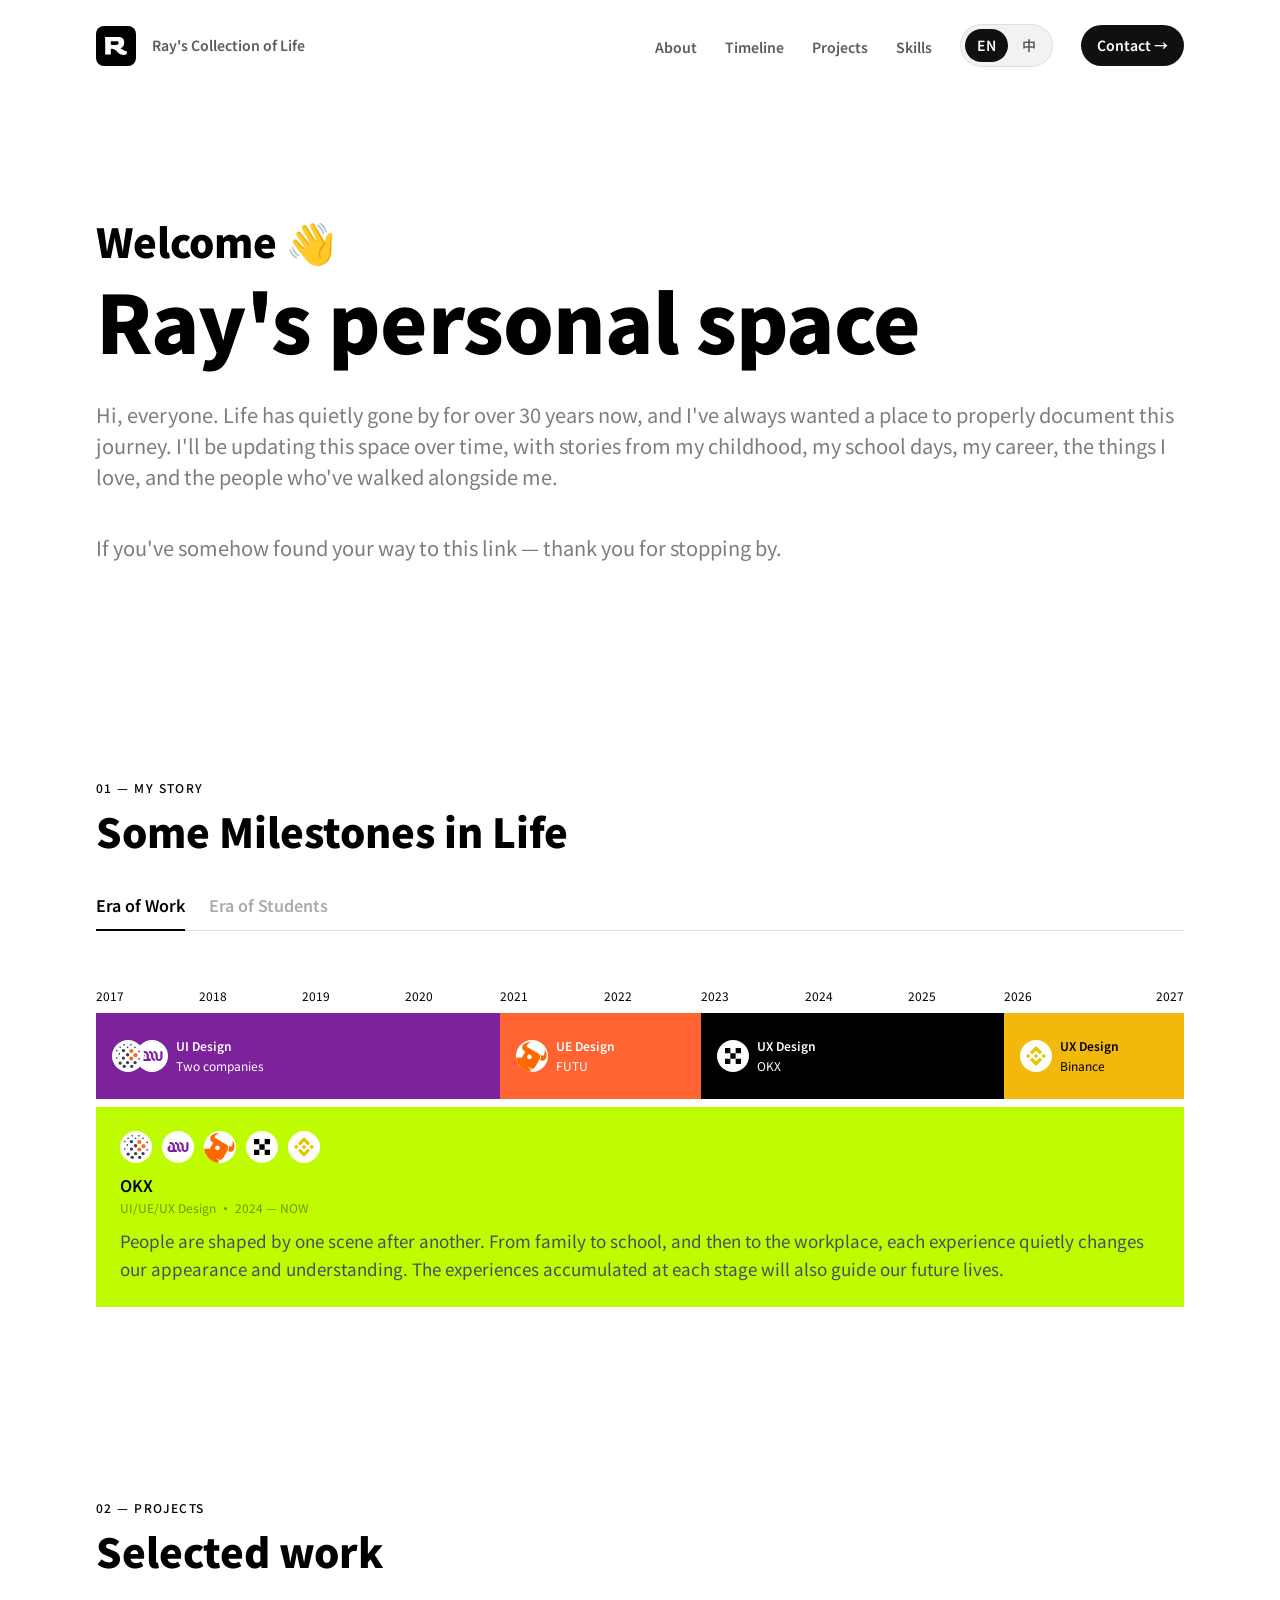
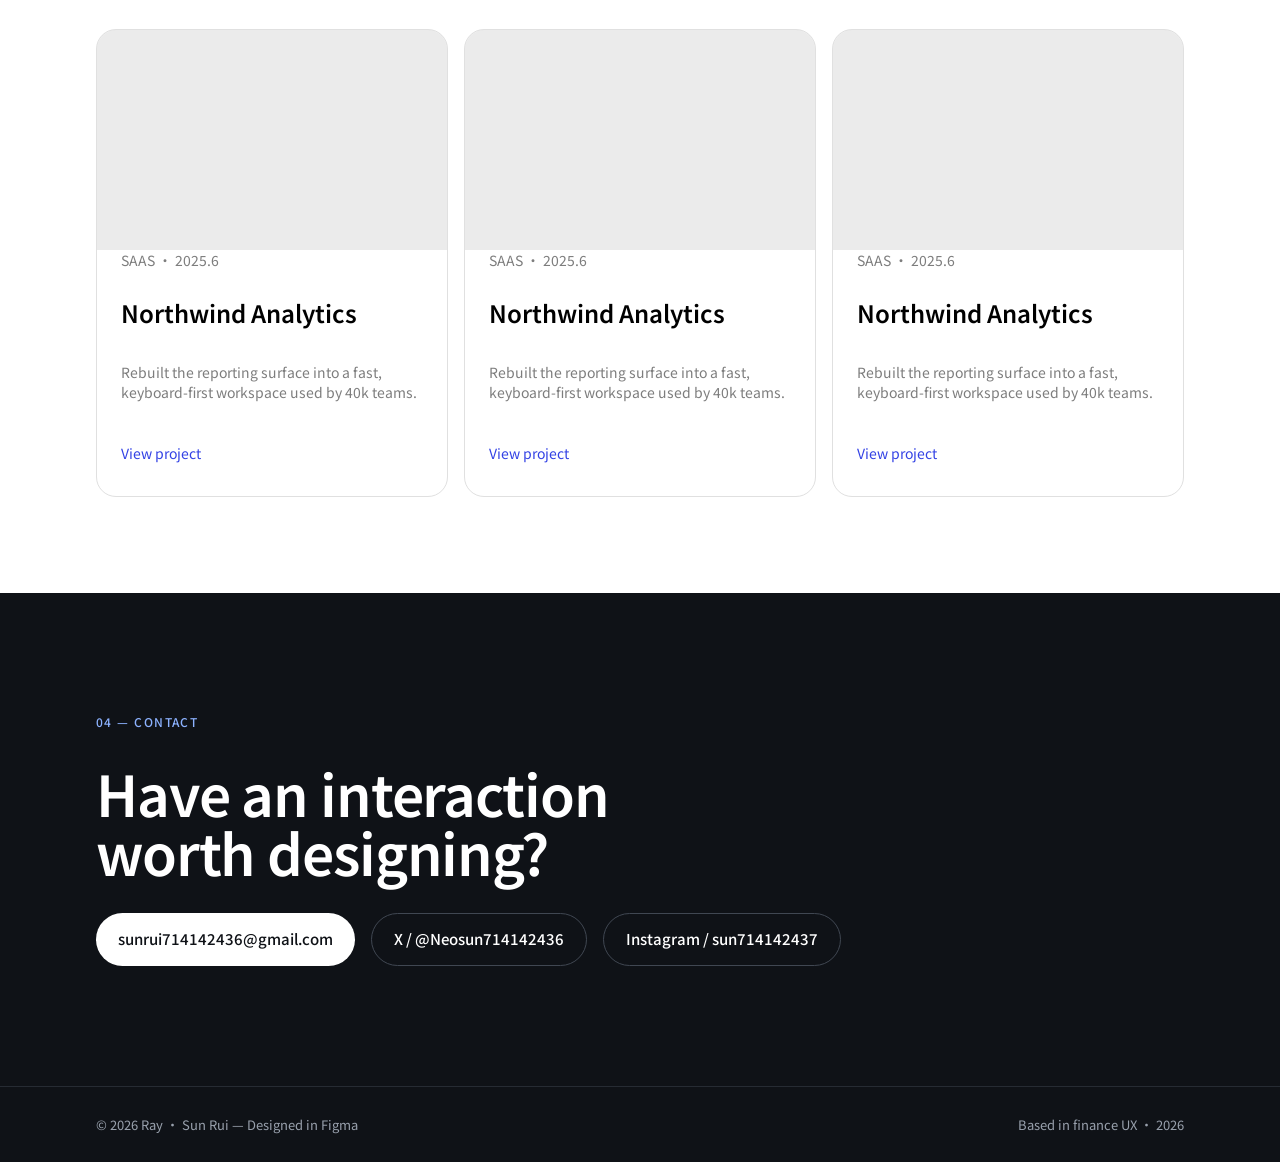
==== commit 087c7be8: "Fix asset paths" ====
--- a/index.html
+++ b/index.html
@@ -17,7 +17,7 @@
   <!-- NAV -->
   <header class="nav" aria-label="Primary">
     <a class="brand" href="#top" aria-label="Home">
-      <img class="brand-logo" src="assets/ray-logo.svg" alt="" />
+      <img class="brand-logo" src="ray-logo.svg" alt="" />
       <span class="brand-name" data-i18n="nav.brand">Ray's Collection of Life</span>
     </a>
     <nav class="nav-right">
@@ -90,8 +90,8 @@
         <div class="chip-row">
           <button type="button" class="chipbar chipbar--ui" data-job="ui-early">
             <span class="chipbar-icons">
-              <img class="chipbar-icon chipbar-icon--stack" src="assets/xy.svg" alt="" />
-              <img class="chipbar-icon" src="assets/iyou.svg" alt="" />
+              <img class="chipbar-icon chipbar-icon--stack" src="xy.svg" alt="" />
+              <img class="chipbar-icon" src="iyou.svg" alt="" />
             </span>
             <span class="chipbar-text">
               <span class="chipbar-title" data-i18n="job.uiEarly.role">UI Design</span>
@@ -99,21 +99,21 @@
             </span>
           </button>
           <button type="button" class="chipbar" data-job="futu">
-            <img class="chipbar-icon" src="assets/futu-new.svg" alt="" />
+            <img class="chipbar-icon" src="futu-new.svg" alt="" />
             <span class="chipbar-text">
               <span class="chipbar-title" data-i18n="role.ue">UE Design</span>
               <span class="chipbar-sub" data-i18n="job.futu.name">FUTU</span>
             </span>
           </button>
           <button type="button" class="chipbar" data-job="okx">
-            <img class="chipbar-icon" src="assets/okx-new.svg" alt="" />
+            <img class="chipbar-icon" src="okx-new.svg" alt="" />
             <span class="chipbar-text">
               <span class="chipbar-title" data-i18n="role.ux">UX Design</span>
               <span class="chipbar-sub" data-i18n="job.okx.name">OKX</span>
             </span>
           </button>
           <button type="button" class="chipbar" data-job="binance">
-            <img class="chipbar-icon" src="assets/binance-new.svg" alt="" />
+            <img class="chipbar-icon" src="binance-new.svg" alt="" />
             <span class="chipbar-text">
               <span class="chipbar-title" data-i18n="role.ux">UX Design</span>
               <span class="chipbar-sub" data-i18n="job.binance.name">Binance</span>
@@ -124,11 +124,11 @@
         <!-- Detail card (default state; hovering a chipbar updates it) -->
         <div class="detail-card" role="region" aria-live="polite">
           <div class="detail-avatars" aria-hidden="true">
-            <img src="assets/xy.svg" alt="" />
-            <img src="assets/iyou.svg" alt="" />
-            <img src="assets/futu-new.svg" alt="" />
-            <img src="assets/okx-new.svg" alt="" />
-            <img src="assets/binance-new.svg" alt="" />
+            <img src="xy.svg" alt="" />
+            <img src="iyou.svg" alt="" />
+            <img src="futu-new.svg" alt="" />
+            <img src="okx-new.svg" alt="" />
+            <img src="binance-new.svg" alt="" />
           </div>
           <div class="detail-title">
             <p class="detail-name">OKX</p>
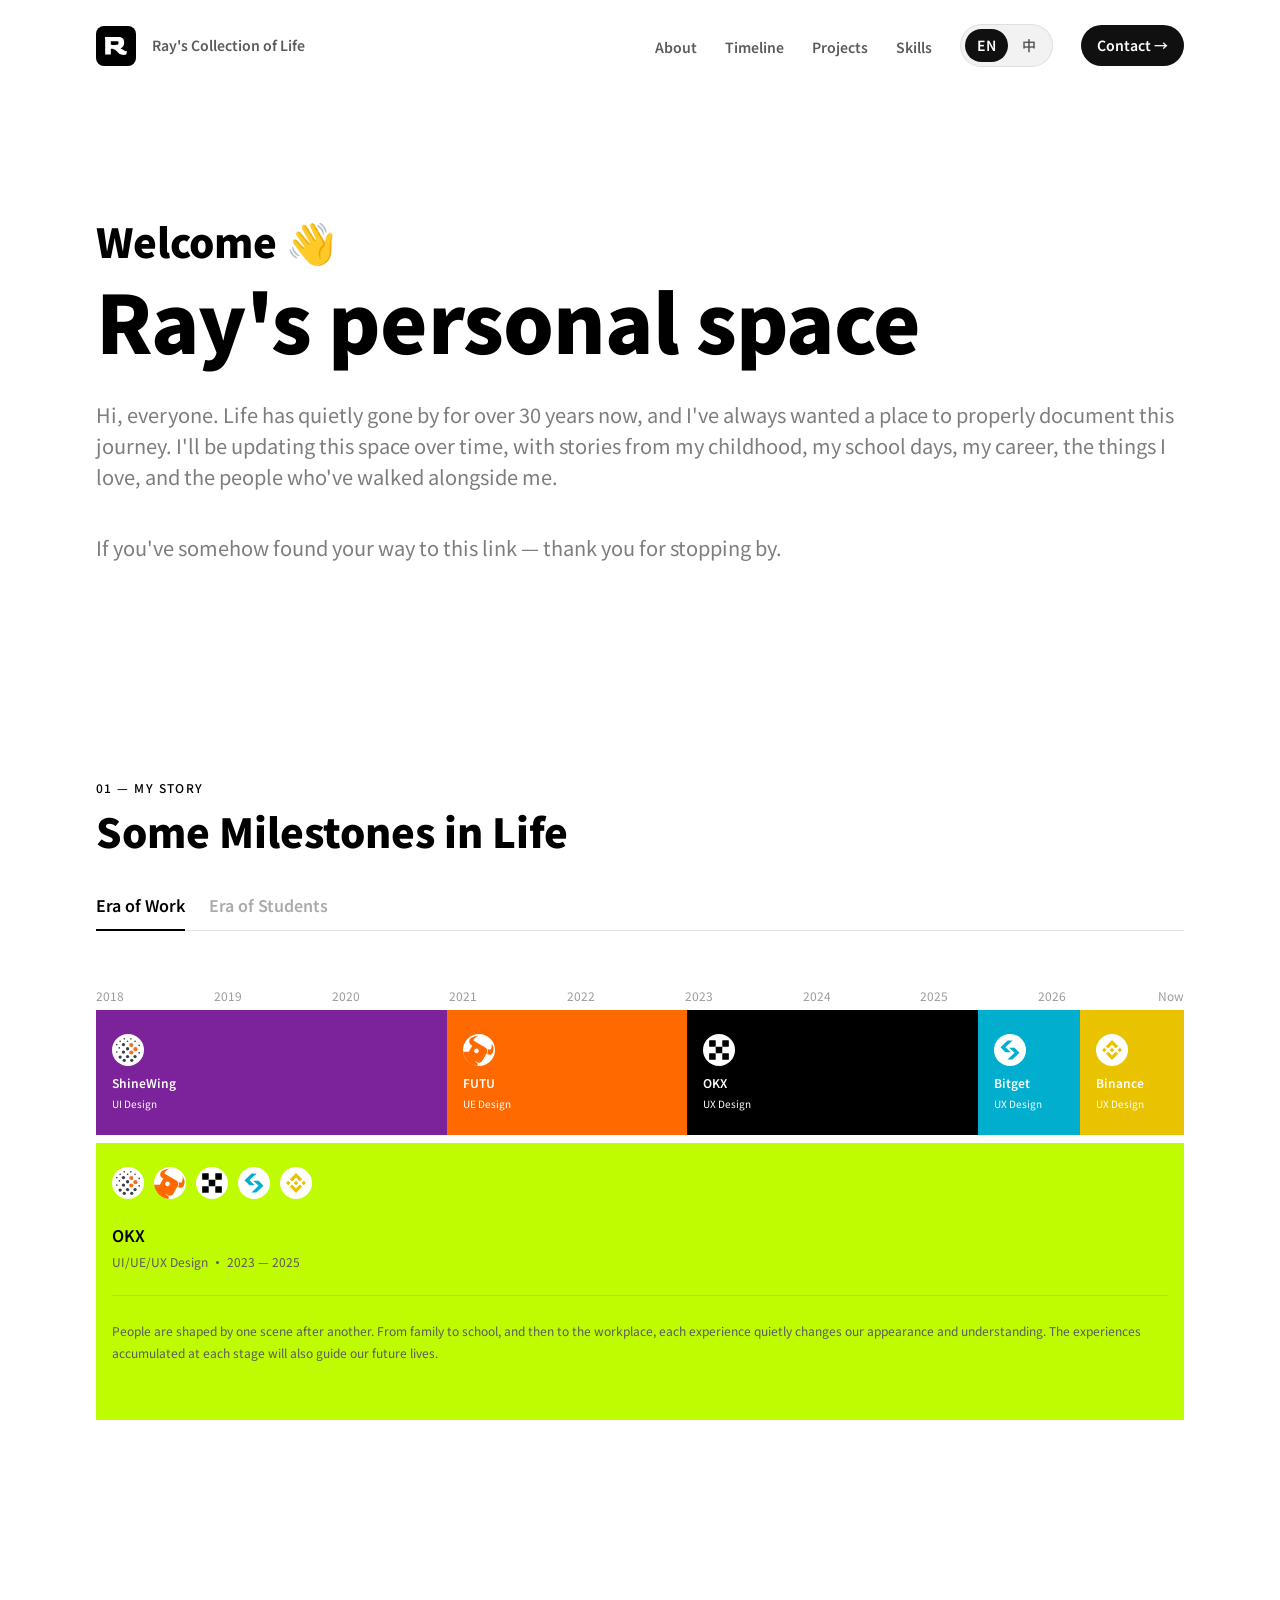
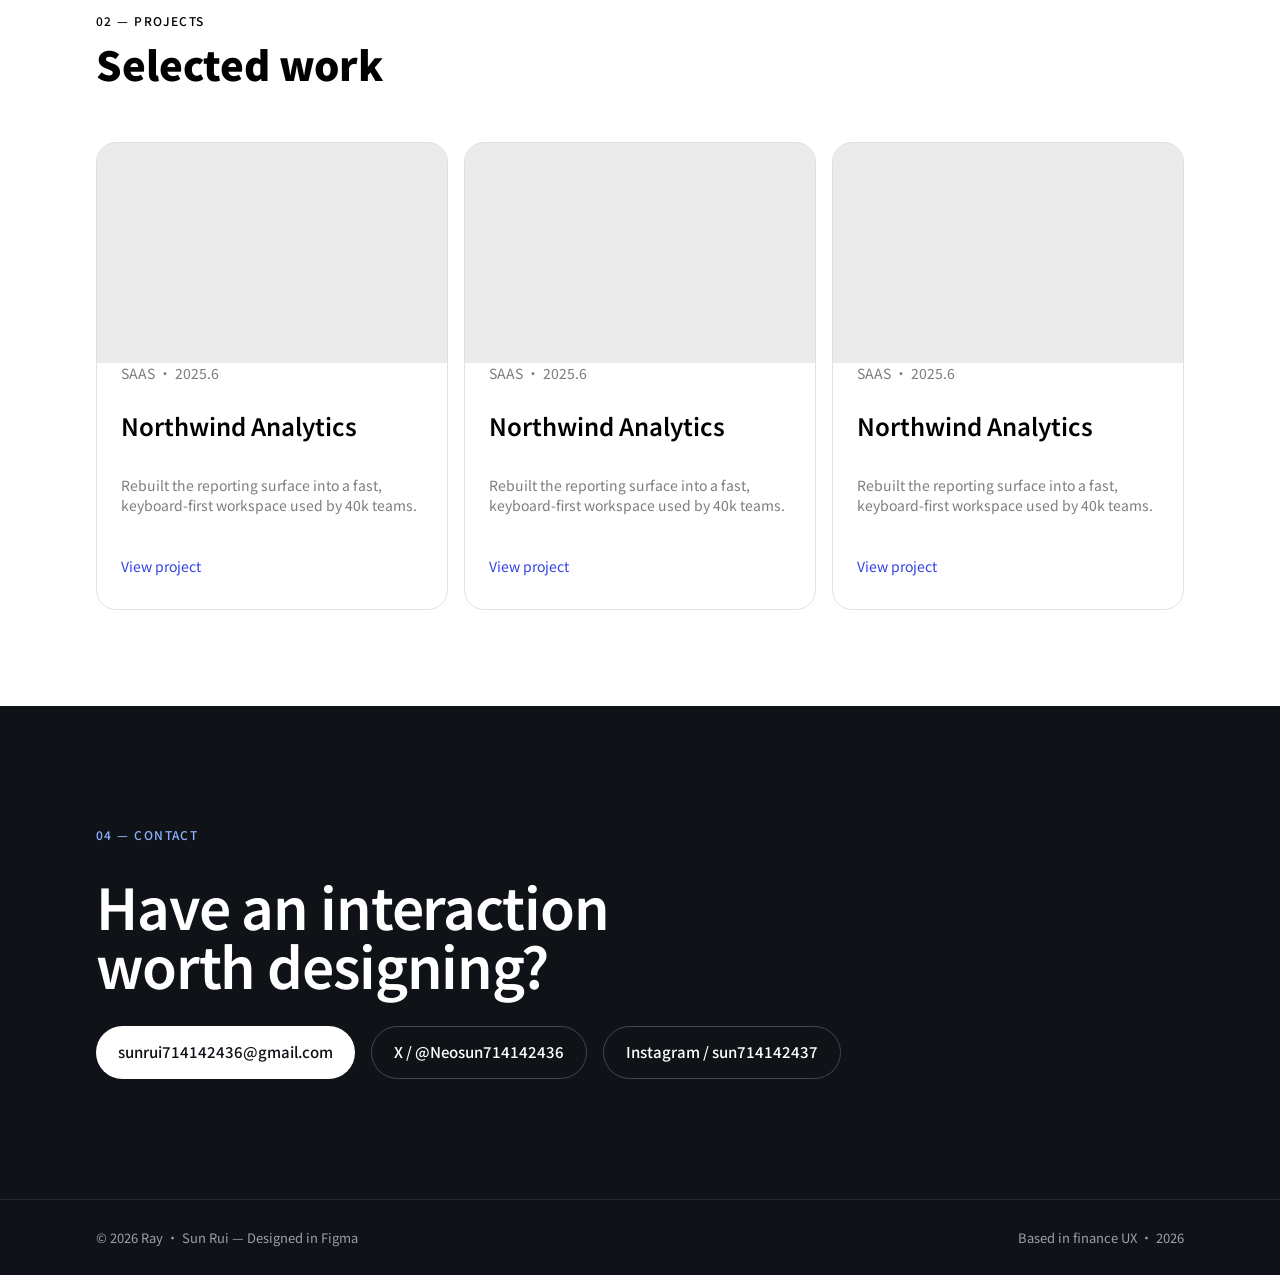
==== commit bca599bb: "Add files via upload" ====
--- a/index.html
+++ b/index.html
@@ -2,7 +2,7 @@
 <html lang="en">
 <head>
   <meta charset="utf-8" />
-  <meta name="viewport" content="width=device-width,initial-scale=1" />
+  <meta name="viewport" content="width=device-width,initial-scale=1,viewport-fit=cover" />
   <title>Ray's Collection of Life — Ray · 孙睿</title>
   <meta name="description" content="Ray (孙睿) — a personal space for stories, milestones, and work." />
   <meta property="og:title" content="Ray's Collection of Life" />
@@ -61,84 +61,158 @@
 
       <!-- Timeline -->
       <div class="timeline">
-        <!-- Year row: 11 years evenly distributed across the whole timeline.
-             Chip widths below use the same 4:2:3:1 ratio (matching real years
-             per job), so chip boundaries land exactly on the real year ticks. -->
+        <!-- Year row: 10 fixed labels, positioned by layoutYears() in the script below so they
+             slide together with the chip columns instead of being re-created. -->
         <div class="year-row" aria-hidden="true">
-          <div class="year-cell">
-            <span>2017</span>
-            <span class="year-alt">2018</span>
-            <span>2019</span>
-            <span class="year-alt">2020</span>
-          </div>
-          <div class="year-cell">
-            <span>2021</span>
-            <span class="year-alt">2022</span>
-          </div>
-          <div class="year-cell">
-            <span>2023</span>
-            <span class="year-alt">2024</span>
-            <span>2025</span>
-          </div>
-          <div class="year-cell">
-            <span class="year-alt">2026</span>
-          </div>
-          <span class="year-end">2027</span>
+          <span class="year">2018</span>
+          <span class="year">2019</span>
+          <span class="year">2020</span>
+          <span class="year">2021</span>
+          <span class="year">2022</span>
+          <span class="year">2023</span>
+          <span class="year">2024</span>
+          <span class="year">2025</span>
+          <span class="year">2026</span>
+          <span class="year" data-i18n="timeline.now">Now</span>
         </div>
 
-        <!-- Chip row: 4 chips + a trailing spacer that keeps the row aligned with the year row -->
+        <!-- Chip row: company name on top, role underneath -->
         <div class="chip-row">
-          <button type="button" class="chipbar chipbar--ui" data-job="ui-early">
-            <span class="chipbar-icons">
-              <img class="chipbar-icon chipbar-icon--stack" src="xy.svg" alt="" />
-              <img class="chipbar-icon" src="iyou.svg" alt="" />
-            </span>
-            <span class="chipbar-text">
-              <span class="chipbar-title" data-i18n="job.uiEarly.role">UI Design</span>
-              <span class="chipbar-sub" data-i18n="job.uiEarly.orgs">Two companies early in my career</span>
+          <button type="button" class="chipbar chipbar--shinewing" data-job="shinewing">
+            <img class="chipbar-icon" src="xy.svg" alt="" />
+            <span class="chipbar-text">
+              <span class="chipbar-title" data-i18n="chip.shinewing">ShineWing</span>
+              <span class="chipbar-sub" data-i18n="role.ui">UI Design</span>
             </span>
           </button>
           <button type="button" class="chipbar" data-job="futu">
             <img class="chipbar-icon" src="futu-new.svg" alt="" />
             <span class="chipbar-text">
-              <span class="chipbar-title" data-i18n="role.ue">UE Design</span>
-              <span class="chipbar-sub" data-i18n="job.futu.name">FUTU</span>
+              <span class="chipbar-title" data-i18n="chip.futu">FUTU</span>
+              <span class="chipbar-sub" data-i18n="role.ue">UE Design</span>
             </span>
           </button>
           <button type="button" class="chipbar" data-job="okx">
             <img class="chipbar-icon" src="okx-new.svg" alt="" />
             <span class="chipbar-text">
-              <span class="chipbar-title" data-i18n="role.ux">UX Design</span>
-              <span class="chipbar-sub" data-i18n="job.okx.name">OKX</span>
+              <span class="chipbar-title" data-i18n="chip.okx">OKX</span>
+              <span class="chipbar-sub" data-i18n="role.ux">UX Design</span>
+            </span>
+          </button>
+          <button type="button" class="chipbar" data-job="bitget">
+            <img class="chipbar-icon" src="bitget.svg" alt="" />
+            <span class="chipbar-text">
+              <span class="chipbar-title" data-i18n="chip.bitget">Bitget</span>
+              <span class="chipbar-sub" data-i18n="role.ux">UX Design</span>
             </span>
           </button>
           <button type="button" class="chipbar" data-job="binance">
             <img class="chipbar-icon" src="binance-new.svg" alt="" />
             <span class="chipbar-text">
-              <span class="chipbar-title" data-i18n="role.ux">UX Design</span>
-              <span class="chipbar-sub" data-i18n="job.binance.name">Binance</span>
+              <span class="chipbar-title" data-i18n="chip.binance">Binance</span>
+              <span class="chipbar-sub" data-i18n="role.ux">UX Design</span>
             </span>
           </button>
         </div>
 
-        <!-- Detail card (default state; hovering a chipbar updates it) -->
+        <!-- Detail card: shows the intro by default; hovering a chip switches to that job's pane -->
         <div class="detail-card" role="region" aria-live="polite">
-          <div class="detail-avatars" aria-hidden="true">
-            <img src="xy.svg" alt="" />
-            <img src="iyou.svg" alt="" />
-            <img src="futu-new.svg" alt="" />
-            <img src="okx-new.svg" alt="" />
-            <img src="binance-new.svg" alt="" />
+          <!-- All panes share one grid cell, so the card is always as tall as the longest one -->
+          <div class="detail-stack">
+            <div class="detail-pane is-on" data-pane="default">
+              <div class="detail-avatars" aria-hidden="true">
+                <img src="xy.svg" alt="" />
+                <img src="futu-new.svg" alt="" />
+                <img src="okx-new.svg" alt="" />
+                <img src="bitget.svg" alt="" />
+                <img src="binance-new.svg" alt="" />
+              </div>
+              <div class="detail-title">
+                <p class="detail-name" data-i18n="job.okx.name">OKX</p>
+                <p class="detail-meta">
+                  <span class="detail-role">UI/UE/UX Design</span>
+                  <span class="dot-sep" aria-hidden="true"></span>
+                  <span class="detail-period" data-i18n="job.okx.period">2023 — 2025</span>
+                </p>
+              </div>
+              <hr class="detail-rule" />
+              <p class="detail-body" data-i18n="story.lead">People are shaped by one scene after another. From family to school, and then to the workplace, each experience quietly changes our appearance and understanding. The experiences accumulated at each stage will also guide our future lives.</p>
+            </div>
+            <div class="detail-pane" data-pane="shinewing">
+              <div class="detail-title">
+                <p class="detail-name">信永中和 &amp; 艾优科技</p>
+                <p class="detail-meta">
+                  <span class="detail-role">UI Designer</span>
+                  <span class="dot-sep" aria-hidden="true"></span>
+                  <span class="detail-period">2018.8.1 — 2020.10.15</span>
+                </p>
+              </div>
+              <hr class="detail-rule" />
+              <div class="detail-text">
+                <p class="detail-body">这是一段炙热的日子，无论是工作还是感情，风风火火又乱七八糟，但是一直高亢，热情，剧烈，我的心很乱，所以无论生活在哪里，都是乱世，我就在我的乱世里生活，穿行。但是发生的事情我都不知因果，未发生的事情我的少有期待，就这样随波逐流，被北京的奔忙推着走，但是只是在走，不一定是向前走，也可能原地打转，或是原地踏步，总之在走。</p>
+              </div>
+            </div>
+            <div class="detail-pane" data-pane="futu">
+              <div class="detail-title">
+                <p class="detail-name">FUTU</p>
+                <p class="detail-meta">
+                  <span class="detail-role">UE Designer</span>
+                  <span class="dot-sep" aria-hidden="true"></span>
+                  <span class="detail-period">2020.10.15 — 2022.05.13</span>
+                </p>
+              </div>
+              <hr class="detail-rule" />
+              <div class="detail-text">
+                <p class="detail-body">我的奥德赛时期,就是从这个时候开始的——我开始学着为未来打算。</p>
+                <p class="detail-body">这里要先说一下,我是一个非常自卑的人。自卑到我从未对未来抱有过任何期待,甚至觉得,能这样一直卑微地活着,就已经很好了。</p>
+                <p class="detail-body">而当我进入这家公司之后,我开始对生活和未来充满期待。可想而知,这份工作对我意味着什么——它成为了我对未来抱有期待的一份证明,成为了我可以佩戴的一张名牌。</p>
+                <p class="detail-body">我很清楚,这是一种病态的心理。它说明,在我的生活里,就连这种可怜的认同感,都极少出现。我觉得我不配拥有这份工作，我习惯了向下兼容，这样不会让自己处于下位者，这种失衡，在我心里日复一日地影响着我的情绪。人是无法长期这样活下去的,所以我开始寻找出口,寻求改变。</p>
+                <p class="detail-body">当然寻找的路是艰难的，你在无时无刻的对抗着将近30年养成的惯性，会让人非常的拧巴，就像奥德修斯的回家的弯路。</p>
+              </div>
+            </div>
+            <div class="detail-pane" data-pane="okx">
+              <div class="detail-title">
+                <p class="detail-name">OKX</p>
+                <p class="detail-meta">
+                  <span class="detail-role">UX Designer</span>
+                  <span class="dot-sep" aria-hidden="true"></span>
+                  <span class="detail-period">2022.8.15 — 2025.05.10</span>
+                </p>
+              </div>
+              <hr class="detail-rule" />
+              <div class="detail-text">
+                <p class="detail-body">我的奥德赛时期也覆盖了在OKX的前半段职场时光中，直到在24年的年中，我开始变得有序生长了，我开始安排每天、每周、还有这一年的 Notion，我会坚决执行，我知道这并不是简单的制定计划，而是在维护我内心的秩序，这一切都来的太不容易，我生怕回到无序的混沌中，当这一切都平静下来的时候，我的内心无比开心，25年是非常难熬的一年，钱包的重点项目在新加坡苦苦熬了1个月，顺利收官，结果却给了别人，项目结束以后我开始频繁的更换业务，钱包，交易，行情，在这一年没有成果，只剩疲惫...，25年5月,我提出了离职。那段时间挺难受的，很舍不得，但我也开心，因为这一切并不是我的错，当我发现我终于不会因为这些事情而责怪自己的时候，我发现我开始有了衡量事物的尺度，没错，我发现了自己的优点，它像是一个自卑的孩子在自己创造的湍流人生里，竖起了第一根灯塔。</p>
+              </div>
+            </div>
+            <div class="detail-pane" data-pane="bitget">
+              <div class="detail-title">
+                <p class="detail-name">Bitget</p>
+                <p class="detail-meta">
+                  <span class="detail-role">UX Designer</span>
+                  <span class="dot-sep" aria-hidden="true"></span>
+                  <span class="detail-period">2025.5.15 — 2026.5.15</span>
+                </p>
+              </div>
+              <hr class="detail-rule" />
+              <div class="detail-text">
+                <p class="detail-body">我的奥德赛时期也覆盖了在OKX的前半段职场时光中，直到在24年的年中，我开始变得有序生长了，我开始安排每天、每周、还有这一年的 Notion，我会坚决执行，我知道这并不是简单的制定计划，而是在维护我内心的秩序，这一切都来的太不容易，我生怕回到无序的混沌中，当这一切都平静下来的时候，我的内心无比开心，25年是非常难熬的一年，钱包的重点项目在新加坡苦苦熬了1个月，顺利收官，结果却给了别人，项目结束以后我开始频繁的更换业务，钱包，交易，行情，在这一年没有成果，只剩疲惫...，25年5月,我提出了离职。那段时间挺难受的，很舍不得，但我也开心，因为这一切并不是我的错，当我发现我终于不会因为这些事情而责怪自己的时候，我发现我开始有了衡量事物的尺度。我的人生还挺亮堂的。</p>
+              </div>
+            </div>
+            <div class="detail-pane" data-pane="binance">
+              <div class="detail-title">
+                <p class="detail-name">Binance</p>
+                <p class="detail-meta">
+                  <span class="detail-role">UX Designer</span>
+                  <span class="dot-sep" aria-hidden="true"></span>
+                  <span class="detail-period">2026.5.16 — Now</span>
+                </p>
+              </div>
+              <hr class="detail-rule" />
+              <div class="detail-text">
+                <p class="detail-body">我的奥德赛时期也覆盖了在OKX的前半段职场时光中，直到在24年的年中，我开始变得有序生长了，我开始安排每天、每周、还有这一年的 Notion，我会坚决执行，我知道这并不是简单的制定计划，而是在维护我内心的秩序，这一切都来的太不容易，我生怕回到无序的混沌中，当这一切都平静下来的时候，我的内心无比开心，25年是非常难熬的一年，钱包的重点项目在新加坡苦苦熬了1个月，顺利收官，结果却给了别人，项目结束以后我开始频繁的更换业务，钱包，交易，行情，在这一年没有成果，只剩疲惫...，25年5月,我提出了离职。那段时间挺难受的，很舍不得，但我也开心，因为这一切并不是我的错，当我发现我终于不会因为这些事情而责怪自己的时候，我发现我开始有了衡量事物的尺度。我的人生还挺亮堂的。</p>
+              </div>
+            </div>
           </div>
-          <div class="detail-title">
-            <p class="detail-name">OKX</p>
-            <p class="detail-meta">
-              <span class="detail-role">UI/UE/UX Design</span>
-              <span class="dot-sep" aria-hidden="true"></span>
-              <span class="detail-period">2024 — NOW</span>
-            </p>
-          </div>
-          <p class="detail-body" data-i18n="story.lead">People are shaped by one scene after another. From family to school, and then to the workplace, each experience quietly changes our appearance and understanding. The experiences accumulated at each stage will also guide our future lives.</p>
         </div>
       </div>
     </section>
@@ -201,71 +275,94 @@
   </footer>
 
   <script src="i18n.js"></script>
+  <script src="supabase-config.js"></script>
+  <script src="cards.js" defer></script>
+  <script src="projects.js" defer></script>
   <script>
-    // Detail card refresh using dictionary
-    const card = document.querySelector('.detail-card');
-    const detailName = card.querySelector('.detail-name');
-    const detailRole = card.querySelector('.detail-role');
-    const detailPeriod = card.querySelector('.detail-period');
-    const detailBody = card.querySelector('.detail-body');
-
-    // Default state: OKX summary + intro copy shown
-    const DEFAULT_STATE = {
-      nameKey: 'job.okx.name',
-      role: 'UI/UE/UX Design',
-      periodKey: 'job.okx.period',
-      bodyKey: 'story.lead'
+    const timeline = document.querySelector('.timeline');
+    const chipRow = timeline.querySelector('.chip-row');
+    const yearRow = timeline.querySelector('.year-row');
+    const yearEls = [...yearRow.querySelectorAll('.year')];
+    const panes = [...timeline.querySelectorAll('.detail-pane')];
+    const chips = [...chipRow.querySelectorAll('.chipbar')];
+    const JOB_ORDER = chips.map(c => c.dataset.job);
+
+    // Index (into the 10 year labels) of the first/last year of each job (per Figma)
+    const JOB_YEARS = {
+      shinewing: [0, 3],  // 2018 – 2021
+      futu:      [3, 5],  // 2021 – 2023
+      okx:       [5, 7],  // 2023 – 2025
+      bitget:    [8, 8],  // 2026   (no Figma state yet, extrapolated)
+      binance:   [7, 9]   // 2025 – Now
     };
 
-    const JOB_META = {
-      'ui-early': { nameKey: 'job.uiEarly.role', roleKey: 'job.uiEarly.orgs', periodKey: 'job.uiEarly.period', bodyKey: 'job.uiEarly.body', startYear: 2018, endYear: 2021 },
-      futu:      { nameKey: 'job.futu.name',    roleKey: 'role.ue',           periodKey: 'job.futu.period',    bodyKey: 'job.futu.body',    startYear: 2021, endYear: 2023 },
-      okx:       { nameKey: 'job.okx.name',     roleKey: 'role.ux',           periodKey: 'job.okx.period',     bodyKey: 'job.okx.body',     startYear: 2023, endYear: 2025 },
-      binance:   { nameKey: 'job.binance.name', roleKey: 'role.ux',           periodKey: 'job.binance.period', bodyKey: 'job.binance.body', startYear: 2025, endYear: 2027 }
-    };
-
-    // Year row is now static HTML, aligned to chip columns via CSS grid — no JS needed.
-
-    function applyState(state) {
-      const lang = window.__i18n.currentLang();
-      const d = window.__i18n.DICT[lang];
-      const get = (key, fallback) => (key && d[key] != null) ? d[key] : fallback;
-      detailName.textContent = get(state.nameKey, '');
-      detailRole.textContent = state.roleKey ? get(state.roleKey, state.role || '') : (state.role || '');
-      detailPeriod.textContent = get(state.periodKey, '');
-      detailBody.textContent = get(state.bodyKey, '');
+    // Column edges (0..1) for the target state, mirroring the fr lists in the CSS
+    function columnEdges(job) {
+      const cs = getComputedStyle(timeline);
+      const frOn = parseFloat(cs.getPropertyValue('--fr-on')) || 7.3;
+      const frs = job
+        ? JOB_ORDER.map(j => j === job ? frOn : 1)
+        : cs.getPropertyValue('--cols-default').trim().split(/\s+/).map(parseFloat);
+      const total = frs.reduce((a, b) => a + b, 0);
+      let acc = 0;
+      return [0, ...frs.map(f => (acc += f) / total)];
     }
 
-    // exposed for i18n.applyLang to re-render current state on language change
-    window.refreshDetail = function() {
-      const hoveredJob = document.querySelector('.chipbar.is-hover')?.dataset.job;
-      if (hoveredJob && JOB_META[hoveredJob]) {
-        applyState(JOB_META[hoveredJob]);
-      } else {
-        applyState(DEFAULT_STATE);
-      }
-    };
-
-    document.querySelectorAll('.chipbar').forEach(chip => {
-      chip.addEventListener('mouseenter', () => {
-        const meta = JOB_META[chip.dataset.job];
-        if (meta) applyState(meta);
-      });
-      chip.addEventListener('mouseleave', () => {
-        applyState(DEFAULT_STATE);
-      });
-      // Touch / keyboard: click toggles selection
+    // The 10 labels are fixed elements; only left/transform/colour change, and those
+    // transition with the same duration + easing as the chip columns, so they slide along.
+    //   active job -> its own years in black, spread over its column
+    //   the rest   -> light grey, packed over the collapsed chips on either side
+    //   no job     -> all years over the full width
+    function layoutYears(job) {
+      const edges = columnEdges(job);
+      const place = (from, to, colFrom, colTo, state, pad) => {
+        const n = to - from + 1;
+        for (let i = 0; i < n; i++) {
+          const t = n > 1 ? i / (n - 1) : 0;
+          const x = (edges[colFrom] + t * (edges[colTo] - edges[colFrom])) * 100;
+          const el = yearEls[from + i];
+          el.style.left = `calc(${x}% + ${pad * (1 - 2 * t)}px)`;
+          el.style.transform = `translateX(${-t * 100}%)`;
+          el.dataset.state = state;
+        }
+      };
+      if (!job) return place(0, yearEls.length - 1, 0, JOB_ORDER.length, 'all', 0);
+      const col = JOB_ORDER.indexOf(job);
+      const [first, last] = JOB_YEARS[job];
+      if (first > 0) place(0, first - 1, 0, col, 'side', 12);
+      place(first, last, col, col + 1, 'on', 0);
+      if (last < yearEls.length - 1) place(last + 1, yearEls.length - 1, col + 1, JOB_ORDER.length, 'side', 12);
+    }
+
+    let shown = null;   // job currently expanded (hover / focus / tap), null = default
+    let pinned = null;  // job selected by tap on touch devices
+    function show(job) {
+      shown = job;
+      if (job) timeline.dataset.active = job; else delete timeline.dataset.active;
+      chips.forEach(c => c.classList.toggle('is-active', c.dataset.job === job));
+      panes.forEach(p => p.classList.toggle('is-on', p.dataset.pane === (job || 'default')));
+      layoutYears(job);
+      const edges = columnEdges(job);
+      chipRow.style.gridTemplateColumns = edges.slice(1).map((e, i) => ((e - edges[i]) * 100).toFixed(4) + '%').join(' ');
+    }
+
+    // exposed for i18n.applyLang to re-render after a language change
+    window.refreshDetail = function() { show(shown); };
+    window.addEventListener('resize', () => layoutYears(shown));
+
+    chips.forEach(chip => {
+      const job = chip.dataset.job;
+      chip.addEventListener('mouseenter', () => show(job));
+      chip.addEventListener('focus', () => show(job));
+      chip.addEventListener('blur', () => show(pinned));
+      // Touch: tap toggles selection (hover devices expand on mouseenter instead)
       chip.addEventListener('click', () => {
-        const already = chip.classList.contains('is-touch-active');
-        document.querySelectorAll('.chipbar').forEach(c => c.classList.remove('is-touch-active'));
-        if (!already) {
-          chip.classList.add('is-touch-active');
-          applyState(JOB_META[chip.dataset.job] || DEFAULT_STATE);
-        } else {
-          applyState(DEFAULT_STATE);
-        }
+        if (window.matchMedia('(hover: hover)').matches) return;
+        pinned = pinned === job ? null : job;
+        show(pinned);
       });
     });
+    chipRow.addEventListener('mouseleave', () => show(pinned));
 
     // Underlined tab visual only (no content swap yet)
     document.querySelectorAll('.story-tabs-line .tabline').forEach(tab => {
--- a/styles.css
+++ b/styles.css
@@ -109,11 +109,14 @@
   --link: #3342e5;       /* project link blue */
   --ink-dark-bg: #0f1217;
   --gutter: 96px;
+  --safe-l: env(safe-area-inset-left, 0px);   /* notch / rounded corners in landscape */
+  --safe-r: env(safe-area-inset-right, 0px);
+  --safe-b: env(safe-area-inset-bottom, 0px);
   --max: 1440px;
 }
 
 * { box-sizing: border-box; }
-html { scroll-behavior: smooth; }
+html { scroll-behavior: smooth; -webkit-text-size-adjust: 100%; text-size-adjust: 100%; }
 body {
   margin: 0;
   font-family: 'RaySans', -apple-system, BlinkMacSystemFont, 'Segoe UI', Roboto, 'Noto Sans SC', sans-serif;
@@ -133,7 +136,7 @@
   align-items: center;
   justify-content: space-between;
   gap: 32px;
-  padding: 24px var(--gutter);
+  padding: 24px max(var(--gutter), var(--safe-r)) 24px max(var(--gutter), var(--safe-l));
   max-width: var(--max);
   margin: 0 auto;
   position: sticky; top: 0;
@@ -274,166 +277,83 @@
 
 /* -------- Timeline -------- */
 .timeline {
-  /* Column proportions for the chip row (default state).
-     UI:2017–2021 (4y) · FUTU:2021–2023 (2y) · OKX:2023–2026 (3y) · Binance:2026–2027 (1y) */
-  --col-ui: 4fr;
-  --col-futu: 2fr;
-  --col-okx: 3fr;
-  --col-binance: 1fr;
-
   display: flex; flex-direction: column; gap: 8px;
   width: 100%;
 }
-/* Year row + Chip row: same grid, so year cells expand/shrink with chip widths.
-   Default proportions match real years per job (4:2:3:1) — chip boundaries
-   land exactly on the year ticks. minmax() enforces a minimum column width so
-   the last chip (Binance, only 1yr) stays visually usable. */
-.year-row, .chip-row {
+
+/* Default: every job is a colored block, widths proportional to time span.
+   Active (hover / focus / tap): that job takes the free space, the others collapse to grey.
+   The tracks are written by JS as percentages that always add up to 100%: interpolating
+   percentages moves the chip edges at constant speed (fr values do not), so the chips and
+   the year labels stay in sync. --cols-default / --fr-on are the inputs, tuned per breakpoint
+   so a collapsed chip always fits its 32px logo. */
+.timeline {
+  --dur: .18s;                           /* hover animation length (Figma prototype: .3s) */
+  --ease: cubic-bezier(0, 0, .58, 1);    /* Figma 'Ease out' */
+  --cols-default: 319fr 218fr 264fr 93fr 94fr;
+  --fr-on: 7.3fr;
+}
+.chip-row {
   display: grid;
-  grid-template-columns:
-    minmax(180px, var(--col-ui))
-    minmax(180px, var(--col-futu))
-    minmax(180px, var(--col-okx))
-    minmax(180px, var(--col-binance));
-  transition: grid-template-columns .4s cubic-bezier(.32,.72,0,1);
+  grid-template-columns: var(--cols-default);
   width: 100%;
-}
-.year-row {
-  position: relative;
-  font-size: 12px; color: #000;
-}
-.year-cell {
-  display: flex;
-  min-width: 0;
-}
-.year-cell span {
-  flex: 1 1 0;
-  min-width: 0;
+  transition: grid-template-columns var(--dur) var(--ease);
+}
+
+/* Year axis: 10 fixed labels, positioned from JS (layoutYears) and animated with the chips */
+.year-row { position: relative; height: 15px; font-size: 12px; line-height: normal; color: #9c9c9c; }
+.year {
+  position: absolute; top: 0; left: 0;
   white-space: nowrap;
-  transition: opacity .25s;
-}
-.year-end {
-  position: absolute;
-  right: 0; top: 0;
-  pointer-events: none;
-}
-
-/* Hover: expand the hovered chip, shrink the others. Year row follows. */
-.timeline:has(.chipbar[data-job="ui-early"]:hover) { --col-ui: 8fr; --col-futu: 1fr; --col-okx: 1fr; --col-binance: 1fr; }
-.timeline:has(.chipbar[data-job="futu"]:hover)     { --col-ui: 1fr; --col-futu: 6fr; --col-okx: 1fr; --col-binance: 1fr; }
-.timeline:has(.chipbar[data-job="okx"]:hover)      { --col-ui: 1fr; --col-futu: 1fr; --col-okx: 6fr; --col-binance: 1fr; }
-.timeline:has(.chipbar[data-job="binance"]:hover)  { --col-ui: 1fr; --col-futu: 1fr; --col-okx: 1fr; --col-binance: 6fr; }
-
-/* When a chip is compressed during hover, its year cell also gets tight.
-   Hide the alternate years (.year-alt) inside non-hovered cells to keep the
-   remaining labels legible. */
-.timeline:has(.chipbar:hover) .year-row .year-cell .year-alt { opacity: 0; }
-.timeline:has(.chipbar[data-job="ui-early"]:hover) .year-cell:nth-of-type(1) .year-alt { opacity: 1; }
-.timeline:has(.chipbar[data-job="futu"]:hover)     .year-cell:nth-of-type(2) .year-alt { opacity: 1; }
-.timeline:has(.chipbar[data-job="okx"]:hover)      .year-cell:nth-of-type(3) .year-alt { opacity: 1; }
-.timeline:has(.chipbar[data-job="binance"]:hover)  .year-cell:nth-of-type(4) .year-alt { opacity: 1; }
-.year-row {
-  font-size: 12px; color: #000;
-}
-.year-cell {
-  display: flex;
-  align-items: center;
-  min-width: 0;
-  overflow: hidden;
-  gap: 8px;
-}
-/* Inside each cell, the years are distributed evenly across that cell's width.
-   Using justify-content: space-between means they hug the two edges — but we
-   want them positioned regularly. Give each span flex:1 with left-align. */
-.year-cell span {
-  flex: 1 1 0;
-  white-space: nowrap;
-}
-.year-end {
-  padding-left: 8px;
-  display: flex; align-items: center;
-  /* place the trailing year "2027" flush against the right end of the timeline */
-  justify-self: end;
-  grid-column: 4 / -1;
-  align-self: center;
-  position: relative;
-  transform: translateX(0);
-  pointer-events: none;
-}
-/* The trailing "2027" should always sit exactly at the timeline's right edge,
-   regardless of chip widths. We place it as an overlay in the last grid cell,
-   right-aligned. */
-.year-row {
-  position: relative;
-}
-.year-row .year-end {
-  position: absolute;
-  right: 0; top: 0;
-}
-
-/* Chip proportions are fixed to real time span; hover only changes the detail card below. */
+  /* position/transform follow the chip columns; colour & weight switch at the same pace */
+  transition: left var(--dur) var(--ease), transform var(--dur) var(--ease), color var(--dur) var(--ease), opacity var(--dur) var(--ease);
+}
+.year[data-state="side"] { color: #dbdbdb; }
+.year[data-state="on"]   { color: var(--ink); font-weight: 590; }
 
 .chipbar {
   --chip-bg: var(--bg-soft);
   --chip-fg: #000;
-  --chip-bg-fade: color-mix(in srgb, var(--chip-bg) 22%, white);
+  position: relative;
   border: 0;
   padding: 24px 16px;
   cursor: pointer;
   font: inherit;
   background: var(--chip-bg);
   color: var(--chip-fg);
-  display: flex; align-items: center; gap: 8px;
-  transition: background .25s, color .25s, opacity .25s;
+  display: flex; flex-direction: column; align-items: flex-start; justify-content: center; gap: 8px;
+  transition: background var(--dur) var(--ease), color var(--dur) var(--ease);
   min-width: 0;
   text-align: left;
   overflow: hidden;
-  /* Enable container-based responsiveness inside each chipbar */
   container-type: inline-size;
   container-name: chipbar;
 }
-
-/* When a chipbar is narrower than the width needed for its text, hide the text
-   and center just the logo(s). Works via CSS container queries — each chipbar
-   independently switches based on its own current width, so the compressed
-   chips during hover show just their icon while the expanded one shows text. */
-@container chipbar (max-width: 140px) {
-  .chipbar-text { display: none; }
-  .chipbar { justify-content: center; padding-left: 8px; padding-right: 8px; }
-}
-/* Per-brand colors */
-.chipbar--ui                 { --chip-bg: #7c229b; --chip-fg: #fff; }
-.chipbar[data-job="futu"]    { --chip-bg: #ff6432; --chip-fg: #fff; }
-.chipbar[data-job="okx"]     { --chip-bg: #000000; --chip-fg: #fff; }
-.chipbar[data-job="binance"] { --chip-bg: #f0b90b; --chip-fg: #000; }
-
-.chipbar .chipbar-title,
-.chipbar .chipbar-sub { color: var(--chip-fg); }
-.chip-end-spacer { display: block; }
-
-/* When any chip is hovered in the row, non-hovered chips reset to a neutral
-   light-gray background with black text (per Figma spec) — no brand color, no
-   fade opacity. */
-.timeline:has(.chipbar:hover) .chipbar {
-  background: #f2f2f2;
-  opacity: 1;
-}
-.timeline:has(.chipbar:hover) .chipbar .chipbar-title,
-.timeline:has(.chipbar:hover) .chipbar .chipbar-sub {
-  color: #000;
-}
-/* The hovered chip itself keeps its brand color + brand text color. */
-.chipbar:hover {
-  background: var(--chip-bg-hover, var(--chip-bg)) !important;
-  opacity: 1 !important;
-}
-.chipbar:hover .chipbar-title,
-.chipbar:hover .chipbar-sub {
-  color: var(--chip-fg-hover, var(--chip-fg)) !important;
-}
-/* Binance shifts from muted gold (default) to a slightly deeper gold + white
-   text when hovered. Other chips reuse their default brand color/text. */
-.chipbar[data-job="binance"] { --chip-bg-hover: #e9c200; --chip-fg-hover: #fff; }
+/* Per-brand colors (match Figma) */
+.chipbar[data-job="shinewing"] { --chip-bg: #7c229b; --chip-fg: #fff; }
+.chipbar[data-job="futu"]      { --chip-bg: #ff6900; --chip-fg: #fff; }
+.chipbar[data-job="okx"]       { --chip-bg: #000000; --chip-fg: #fff; }
+.chipbar[data-job="bitget"]    { --chip-bg: #01aece; --chip-fg: #fff; }
+.chipbar[data-job="binance"]   { --chip-bg: #e9c200; --chip-fg: #fff; }
+
+/* While a job is active, every other chip turns into a neutral grey block */
+.timeline[data-active] .chipbar:not(.is-active) {
+  --chip-bg: var(--bg-soft);
+  --chip-fg: #000;
+}
+/* Hairline between two neighbouring collapsed chips (not next to the active one) */
+.timeline[data-active] .chipbar:not(.is-active) + .chipbar:not(.is-active)::before {
+  content: '';
+  position: absolute; left: 0; top: 24px; bottom: 24px;
+  width: 1px; background: var(--border);
+}
+
+/* Chip too narrow for its label: fade the text out instead of letting it truncate or
+   re-align. The icon and the text keep their position, so nothing shifts while the chip resizes. */
+.chipbar-text { transition: opacity var(--dur) var(--ease); }
+@container chipbar (max-width: 63px) {
+  .chipbar-text { opacity: 0; }
+}
 
 .chipbar-icon {
   width: 32px; height: 32px;
@@ -441,69 +361,63 @@
   object-fit: contain;
   /* icons already have their own colored background */
 }
-.chipbar-icons {
-  display: inline-flex;
-  align-items: center;
-  flex-shrink: 0;
-}
-.chipbar-icon--stack {
-  margin-right: -8px; /* overlap */
-  position: relative;
-  z-index: 1;
-}
 .chipbar-text {
-  display: flex; flex-direction: column; gap: 2px;
-  min-width: 0; flex: 1 1 auto;
+  display: flex; flex-direction: column; gap: 4px;
+  min-width: 0; width: 100%;
   overflow: hidden;
 }
 .chipbar-title {
   font-size: 12px; font-weight: 590;
-  color: var(--ink);
-  white-space: nowrap; overflow: hidden; text-overflow: ellipsis;
+  color: var(--chip-fg);
+  white-space: nowrap; overflow: hidden; text-overflow: clip;
 }
 .chipbar-sub {
-  font-size: 12px; font-weight: 400;
-  color: var(--ink);
-  white-space: nowrap; overflow: hidden; text-overflow: ellipsis;
-}
-
-/* -------- Detail card -------- */
+  font-size: 10px; font-weight: 400;
+  color: var(--chip-fg);
+  white-space: nowrap; overflow: hidden; text-overflow: clip;
+}
+
+/* -------- Detail card --------
+   Default: green intro card. Hovering a job tints the card with that job's brand colour
+   (4% alpha, per Figma) and shows the matching pane. */
 .detail-card {
   width: 100%;
   background: var(--accent);
-  padding: 24px;
-  border-radius: 0;
-  display: flex; flex-direction: column; gap: 10px;
-  margin-top: 0;
-}
-.detail-avatars {
-  display: flex; gap: 10px; align-items: center;
-}
-.detail-avatars img {
-  width: 32px; height: 32px;
-  object-fit: contain;
-  flex-shrink: 0;
-}
-.detail-title {
-  display: flex; flex-direction: column; gap: 2px;
-}
-.detail-name {
-  font-size: 16px; font-weight: 590; color: #000;
-}
+  padding: 24px 16px;
+  transition: background-color var(--dur) var(--ease);
+}
+.timeline[data-active="shinewing"] .detail-card { background: rgba(124, 34, 155, .04); }
+.timeline[data-active="futu"]      .detail-card { background: rgba(255, 105, 0, .04); }
+.timeline[data-active="okx"]       .detail-card { background: rgba(0, 0, 0, .04); }
+.timeline[data-active="bitget"]    .detail-card { background: rgba(1, 174, 206, .04); }
+.timeline[data-active="binance"]   .detail-card { background: rgba(233, 194, 0, .04); }
+
+/* All panes share one grid cell => the card keeps the height of the longest text.
+   The outgoing pane is gone (opacity 0) within the first 40% of the animation, before the
+   incoming one starts to appear, so the two texts never show at the same time. */
+.detail-stack { display: grid; }
+.detail-pane {
+  grid-area: 1 / 1;
+  display: flex; flex-direction: column; gap: 24px;
+  opacity: 0; visibility: hidden;
+  transition: opacity calc(var(--dur) * .4) linear, visibility 0s linear calc(var(--dur) * .4);
+}
+.detail-pane.is-on {
+  opacity: 1; visibility: visible;
+  transition: opacity calc(var(--dur) * .6) var(--ease) calc(var(--dur) * .4), visibility 0s;
+}
+.detail-avatars { display: flex; gap: 10px; align-items: center; }
+.detail-avatars img { width: 32px; height: 32px; object-fit: contain; flex-shrink: 0; }
+.detail-title { display: flex; flex-direction: column; gap: 6px; }
+.detail-name { font-size: 16px; font-weight: 590; color: var(--ink); }
 .detail-meta {
-  font-size: 12px; color: rgba(0,0,0,.4);
+  font-size: 12px; color: var(--ink-2);
   display: inline-flex; align-items: center; gap: 8px;
 }
-.dot-sep {
-  width: 3px; height: 3px; border-radius: 50%;
-  background: rgba(0,0,0,.4);
-  display: inline-block;
-}
-.detail-body {
-  font-size: 17px;
-  color: #474f5c;
-  line-height: 1.65;
-}
+.dot-sep { width: 3px; height: 3px; border-radius: 50%; background: var(--ink-2); display: inline-block; }
+.detail-rule { width: 100%; height: 0; margin: 0; border: 0; border-top: 1px solid rgba(0, 0, 0, .08); }
+.detail-text { display: flex; flex-direction: column; }   /* paragraphs of one job sit tight (22px lines) */
+.detail-body { font-size: 12px; line-height: 22px; color: var(--ink-2); }
 
 /* -------- Projects -------- */
 .proj-grid { display: grid; grid-template-columns: repeat(3, 1fr); gap: 16px; }
@@ -515,14 +429,73 @@
 }
 .card:hover { transform: translateY(-2px); box-shadow: 0 12px 28px rgba(15,18,22,.06); }
 .media {
+  position: relative;
   height: 220px;
   background: var(--border-soft);
-}
+  overflow: hidden;
+}
+.media > img, .media > video, .media > iframe {
+  position: absolute; inset: 0; width: 100%; height: 100%; border: 0; object-fit: cover;
+}
+.media > video, .media > iframe { background: #000; object-fit: contain; }
+.media .play {
+  position: absolute; inset: 0; width: 100%; height: 100%; border: 0; padding: 0; cursor: pointer;
+  background: linear-gradient(rgba(0,0,0,0), rgba(0,0,0,.18));
+}
+.media .play::before {
+  content: ''; position: absolute; left: 50%; top: 50%; width: 56px; height: 56px; margin: -28px 0 0 -28px;
+  border-radius: 50%; background: rgba(255,255,255,.92); box-shadow: 0 4px 16px rgba(0,0,0,.18);
+  transition: transform .18s cubic-bezier(0, 0, .58, 1);
+}
+.media .play::after {
+  content: ''; position: absolute; left: 50%; top: 50%; margin: -9px 0 0 -6px;
+  border-style: solid; border-width: 9px 0 9px 15px; border-color: transparent transparent transparent #111;
+}
+.media .play:hover::before { transform: scale(1.08); }
+.media .play:focus-visible { outline: 2px solid var(--link); outline-offset: -4px; }
+.media .carousel { position: absolute; inset: 0; }
+.media .slides {
+  display: flex; height: 100%; overflow-x: auto; overflow-y: hidden;
+  scroll-snap-type: x mandatory; overscroll-behavior-x: contain; scrollbar-width: none; -webkit-overflow-scrolling: touch;
+}
+.media .slides::-webkit-scrollbar { display: none; }
+.media .slides:focus-visible { outline: 2px solid var(--link); outline-offset: -4px; }
+.media .slide { flex: 0 0 100%; height: 100%; scroll-snap-align: center; scroll-snap-stop: always; }
+.media .slide img { position: static; width: 100%; height: 100%; object-fit: cover; display: block; }
+.media .car-btn {
+  position: absolute; top: 50%; z-index: 2; width: 36px; height: 36px; margin-top: -18px; padding: 0 0 3px;
+  border: 0; border-radius: 50%; background: rgba(255,255,255,.92); color: #111; font: 22px/1 inherit; cursor: pointer;
+  box-shadow: 0 2px 10px rgba(0,0,0,.18); opacity: 0; transition: opacity .18s cubic-bezier(0,0,.58,1), transform .18s cubic-bezier(0,0,.58,1);
+}
+.media .car-prev { left: 10px; }
+.media .car-next { right: 10px; }
+.card:hover .car-btn:not(:disabled), .media:focus-within .car-btn:not(:disabled) { opacity: 1; }
+.media .car-btn:hover { transform: scale(1.08); }
+.media .car-btn:disabled { opacity: 0; pointer-events: none; }
+.media .dots { position: absolute; left: 0; right: 0; bottom: 10px; z-index: 2; display: flex; justify-content: center; gap: 6px; pointer-events: none; }
+.media .dot { width: 6px; height: 6px; padding: 0; border: 0; border-radius: 50%; background: rgba(255,255,255,.55); pointer-events: auto; cursor: pointer; box-shadow: 0 0 0 1px rgba(0,0,0,.12); transition: background .18s, transform .18s; }
+.media .dot[aria-current="true"] { background: #fff; transform: scale(1.35); }
+.media .car-count {
+  position: absolute; right: 10px; bottom: 8px; z-index: 2; padding: 2px 8px; border-radius: 999px;
+  background: rgba(15,18,23,.62); color: #fff; font-size: 11px; font-weight: 590; line-height: 1.5; pointer-events: none;
+}
+.media .play-pill {
+  position: absolute; left: 10px; bottom: 8px; z-index: 2; padding: 4px 12px 4px 26px; border: 0; border-radius: 999px;
+  background: rgba(255,255,255,.94); color: #111; font: 590 12px/1.5 inherit; cursor: pointer; box-shadow: 0 2px 10px rgba(0,0,0,.18);
+}
+.media .play-pill::before { content: ''; position: absolute; left: 11px; top: 50%; margin-top: -5px; border-style: solid; border-width: 5px 0 5px 8px; border-color: transparent transparent transparent #111; }
+.media .play-pill:focus-visible { outline: 2px solid var(--link); outline-offset: 2px; }
+.media .media-close {
+  position: absolute; top: 10px; right: 10px; z-index: 3; width: 32px; height: 32px; padding: 0 0 2px; border: 0; border-radius: 50%;
+  background: rgba(15,18,23,.72); color: #fff; font: 20px/1 inherit; cursor: pointer;
+}
+.proj-empty { grid-column: 1 / -1; color: var(--ink-3); padding: 40px 0; text-align: center; }
 .info { padding: 0 24px 32px; display: flex; flex-direction: column; gap: 24px; }
 .info > * + * { margin: 0; }
 .tag {
   font-size: 14px; color: var(--ink-3);
 }
+.info > h3:first-child { margin-top: 16px; }   /* card without a tag: keep air under the image */
 .info h3 {
   font-size: 24px; font-weight: 590;
   color: var(--ink);
@@ -563,6 +536,7 @@
   transition: transform .15s;
 }
 .btn:hover { transform: translateY(-1px); }
+.btn { max-width: 100%; overflow-wrap: anywhere; }
 .btn-light { background: #fff; color: var(--ink-dark-bg) !important; }
 .btn-ghost { border: 1px solid #404752; color: #fff !important; }
 
@@ -570,35 +544,92 @@
 .footer {
   background: var(--ink-dark-bg);
   color: #99a1ad;
-  padding: 28px var(--gutter);
+  padding: 28px max(var(--gutter), var(--safe-r)) 28px max(var(--gutter), var(--safe-l));
   display: flex; justify-content: space-between; align-items: center;
+  padding-bottom: calc(28px + var(--safe-b));
   border-top: 1px solid #262b33;
   font-size: 13px;
 }
 
-/* -------- Responsive -------- */
-@media (max-width: 900px) {
+/* -------- Responsive --------
+   Fluid layout, three steps (no device-specific widths):
+   <=1024  tablet / foldable unfolded (inner screen is close to square, ~700-900 CSS px)
+   <=720   large phone & foldable cover screen in landscape
+   <=480   phone portrait; <=360 very narrow (foldable cover screen ~ 320-360 px) */
+@media (max-width: 1024px) {
+  :root { --gutter: 48px; }
+  .hero { padding: 80px max(var(--gutter), var(--safe-l)) 80px max(var(--gutter), var(--safe-r)); }
+  .hero h1 { font-size: clamp(48px, 8vw, 80px); }
+  .section { padding: 72px max(var(--gutter), var(--safe-l)) 72px max(var(--gutter), var(--safe-r)); gap: 44px; }
+  .proj-grid { grid-template-columns: repeat(2, 1fr); }
+  .timeline { --fr-on: 5fr; }
+  .contact { padding: 88px max(var(--gutter), var(--safe-l)) 88px max(var(--gutter), var(--safe-r)); }
+}
+
+@media (max-width: 720px) {
   :root { --gutter: 24px; }
-  .nav { gap: 12px; }
+  .nav { gap: 12px; padding-top: 16px; padding-bottom: 16px; }
+  .nav-right { gap: 12px; }
   .brand-name { display: none; }
   .nav-links { display: none; }
-  .hero { padding: 64px var(--gutter); gap: 28px; }
+  .hero { padding: 56px max(var(--gutter), var(--safe-l)) 56px max(var(--gutter), var(--safe-r)); gap: 28px; }
   .hero-welcome { font-size: 28px; }
-  .hero h1 { font-size: 48px; }
-  .section { padding: 64px var(--gutter); gap: 40px; }
+  .hero h1 { font-size: clamp(36px, 11vw, 56px); }
+  .sub { font-size: 17px; }
+  .section { padding: 56px max(var(--gutter), var(--safe-l)) 56px max(var(--gutter), var(--safe-r)); gap: 32px; }
   .section-head h2 { font-size: 32px; }
   .head-row { flex-direction: column; align-items: flex-start; }
   .proj-grid { grid-template-columns: 1fr; }
-  /* Mobile timeline: keep horizontal layout but shrink chips to logo-only */
+  .media { height: 180px; }
+  .story-tabs-line { margin-top: -8px; }
+
+  /* Timeline: chips become logo-only, year axis labels only the active job */
+  .timeline { --cols-default: 86fr 58fr 70fr 48fr 48fr; --fr-on: 3.5fr; }
   .year-row { font-size: 10px; }
-  .year-cell span { font-size: 10px; }
-  /* Thin the year ticks to every 2 years to match the tighter layout */
-  .year-alt { display: none; }
-  .chipbar { padding: 16px 8px; justify-content: center; }
-  .chipbar-text { display: none; }  /* always hide text on mobile */
-  .chipbar-icons .chipbar-icon--stack { margin-right: -6px; }
+  .timeline[data-active] .year[data-state="side"] { opacity: 0; }
+  .year-row { height: 12px; }
+  .chipbar { padding: 16px 5px; }   /* logo stays anchored left; 5px keeps it centred in the narrowest chip */
+  .chipbar-text { display: none; }
+  .detail-card { padding: 20px 16px; }
+  .detail-pane { gap: 20px; }
+  .detail-avatars { flex-wrap: wrap; }
   .detail-avatars img { width: 28px; height: 28px; }
-  .contact { padding: 64px var(--gutter); }
-  .contact h2 { font-size: 40px; }
+  .detail-body { font-size: 13px; }
+
+  .contact { padding: 64px max(var(--gutter), var(--safe-l)) 64px max(var(--gutter), var(--safe-r)); }
+  .contact h2 { font-size: clamp(32px, 9vw, 40px); }
   .footer { flex-direction: column; gap: 8px; align-items: flex-start; }
 }
+
+@media (max-width: 480px) {
+  .contact-row { flex-direction: column; align-items: stretch; width: 100%; }
+  .btn { justify-content: center; text-align: center; }
+}
+
+@media (max-width: 360px) {
+  :root { --gutter: 16px; }
+  .brand-logo { width: 32px; height: 32px; }
+  .lang-toggle .seg { padding: 6px 10px; }
+  .cta { padding: 8px 12px; }
+  .section-head h2 { font-size: 28px; }
+  .timeline { --fr-on: 2.5fr; }
+  .year-row { font-size: 9px; }
+}
+
+/* Touch screens: comfortable tap targets, no sticky hover lift */
+@media (hover: none) {
+  .lang-toggle .seg { min-height: 36px; }
+  .story-tabs-line .tabline { min-height: 32px; }
+  .cta:hover, .btn:hover, .card:hover { transform: none; box-shadow: none; }
+  .media .car-btn { display: none; }   /* swipe instead */
+}
+
+/* Landscape phones: keep the sticky nav from eating the screen */
+@media (max-height: 480px) and (orientation: landscape) {
+  .nav { position: static; }
+}
+
+@media (prefers-reduced-motion: reduce) {
+  html { scroll-behavior: auto; }
+  *, *::before, *::after { transition: none !important; animation: none !important; }
+}
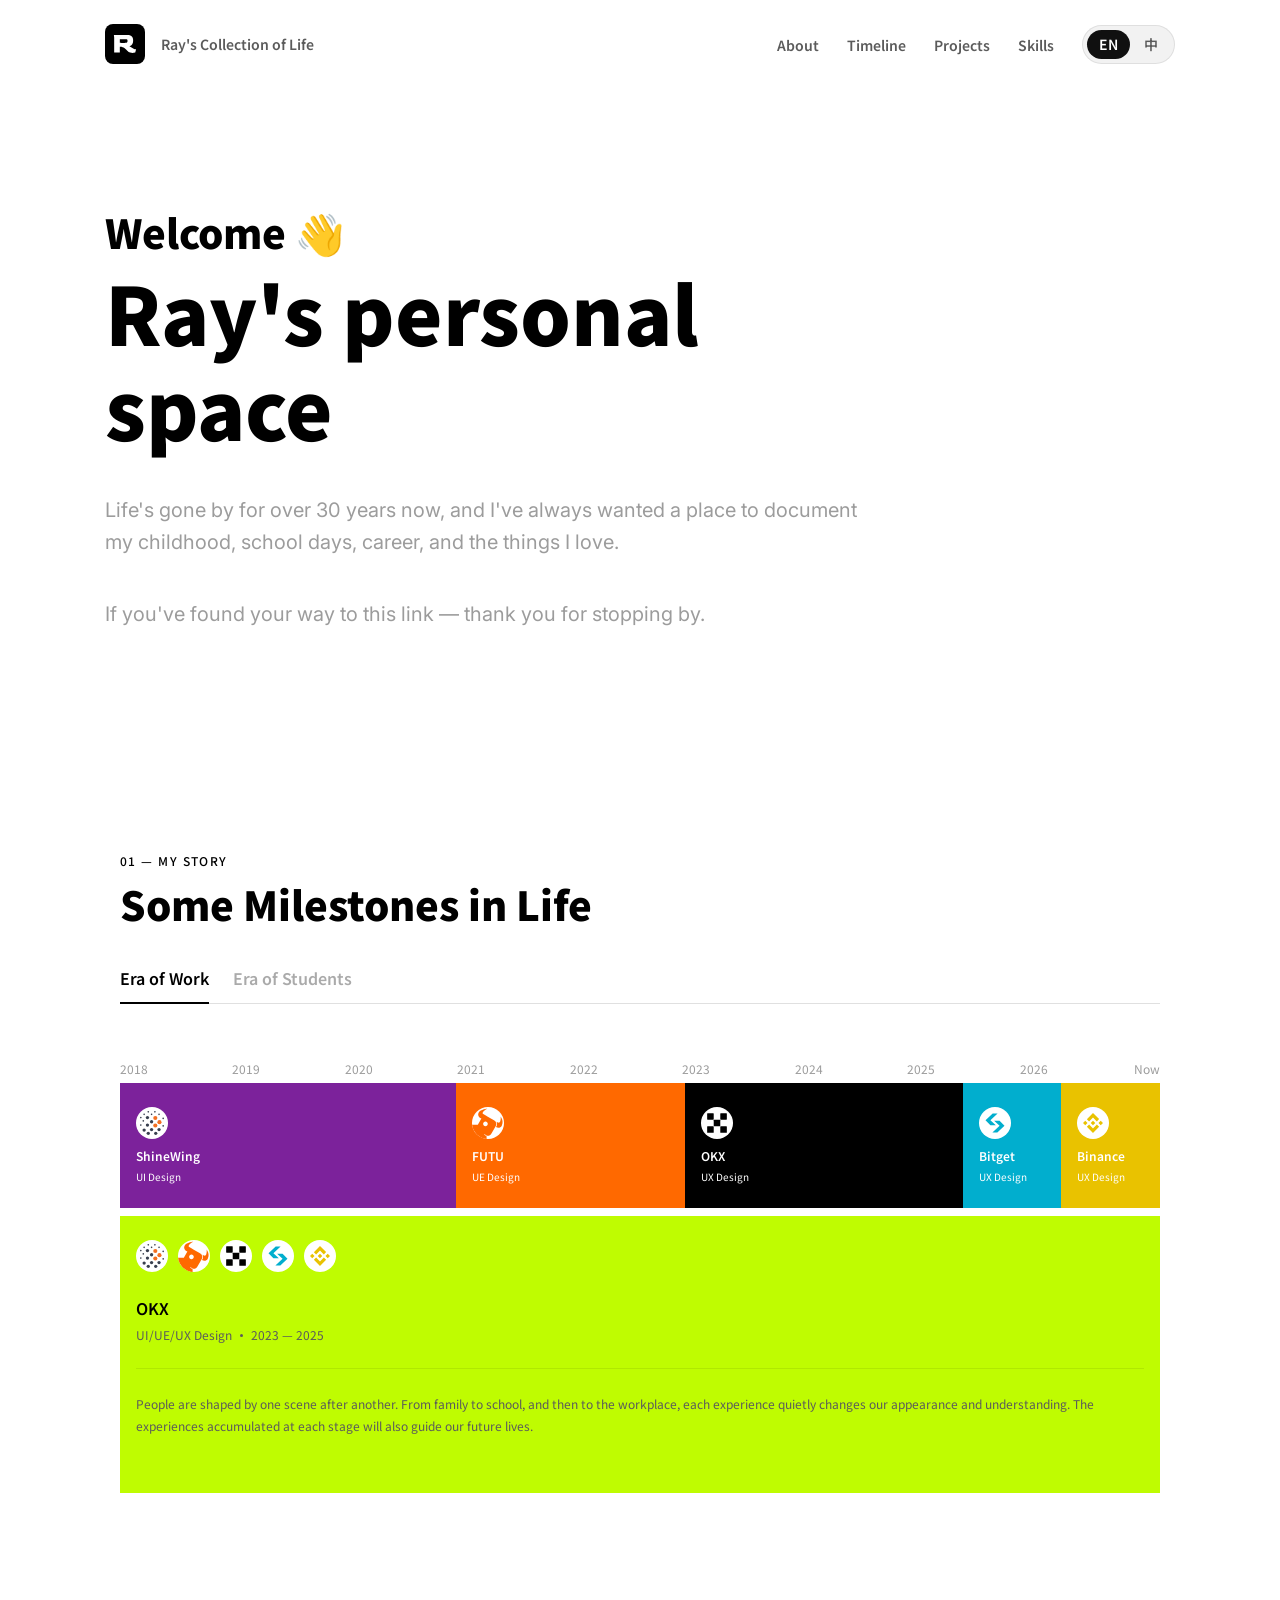
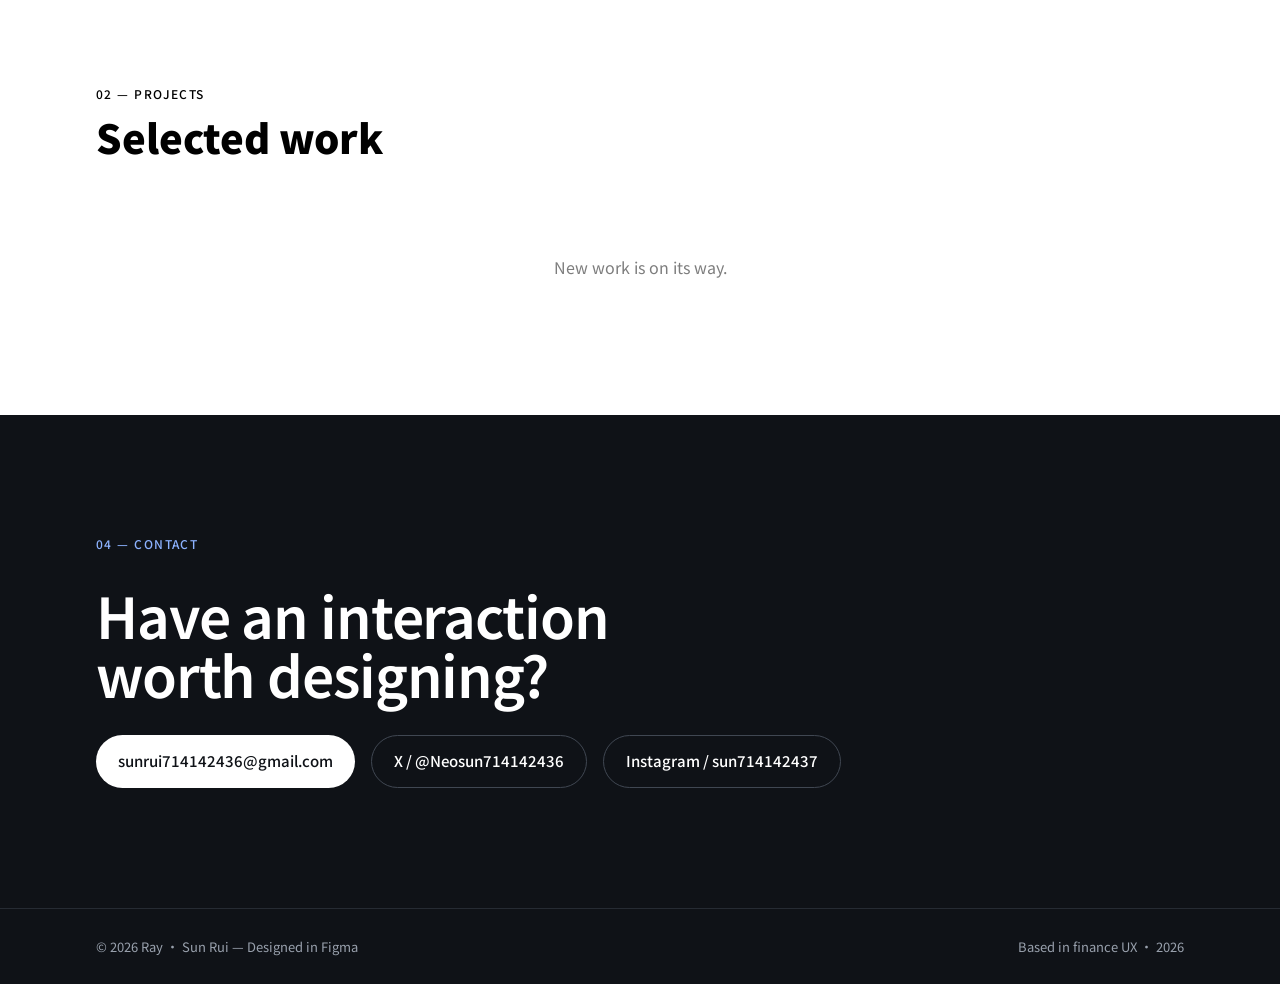
==== commit 83f9692f: "Add files via upload 2026.10.07" ====
--- a/index.html
+++ b/index.html
@@ -15,7 +15,7 @@
 </head>
 <body>
   <!-- NAV -->
-  <header class="nav" aria-label="Primary">
+  <header class="nav nav--top" aria-label="Primary">
     <a class="brand" href="#top" aria-label="Home">
       <img class="brand-logo" src="ray-logo.svg" alt="" />
       <span class="brand-name" data-i18n="nav.brand">Ray's Collection of Life</span>
@@ -31,19 +31,25 @@
         <button type="button" class="seg active" data-lang="en" aria-pressed="true">EN</button>
         <button type="button" class="seg" data-lang="zh" aria-pressed="false">中</button>
       </div>
-      <a class="cta" href="#contact" data-i18n="nav.contact">Contact →</a>
     </nav>
   </header>
 
   <main id="top">
     <!-- HERO -->
     <section class="hero" id="about" aria-labelledby="hero-title">
+      <!-- Brush stroke + portrait are one picture per width range (exported from Figma, fades included) -->
+      <picture class="hero-art">
+        <source media="(min-width: 1440px)" srcset="hero-bg-1440.webp" />
+        <source media="(min-width: 1024px)" srcset="hero-bg-1024.webp" />
+        <source media="(min-width: 768px)" srcset="hero-bg-768.webp" />
+        <img class="hero-bg" src="hero-bg-375.webp" alt="" aria-hidden="true" decoding="async" fetchpriority="high" />
+      </picture>
       <div class="hero-head">
-        <p class="hero-welcome"><span data-i18n="hero.welcome">Welcome</span> <span aria-hidden="true">👋</span></p>
-        <h1 id="hero-title" data-i18n="hero.title">Ray's personal space</h1>
+        <p class="hero-welcome"><span>Welcome</span> <span aria-hidden="true">👋</span></p>
+        <h1 id="hero-title">Ray's personal space</h1>
       </div>
-      <p class="sub" data-i18n="hero.p1">Hi, everyone. Life has quietly gone by for over 30 years now, and I've always wanted a place to properly document this journey. I'll be updating this space over time, with stories from my childhood, my school days, my career, the things I love, and the people who've walked alongside me.</p>
-      <p class="sub" data-i18n="hero.p2">If you've somehow found your way to this link — thank you for stopping by.</p>
+      <p class="sub" data-i18n="hero.p1">Life's gone by for over 30 years now, and I've always wanted a place to document my childhood, school days, career, and the things I love.</p>
+      <p class="sub" data-i18n="hero.p2">If you've found your way to this link — thank you for stopping by.</p>
     </section>
 
     <!-- MY STORY -->
@@ -376,6 +382,16 @@
       });
     });
 
+    // Nav: transparent at the very top (as in Figma), frosted glass once the page has scrolled
+    (function () {
+      const nav = document.querySelector('.nav--top');
+      if (!nav) return;
+      let ticking = false;
+      const update = () => { ticking = false; nav.classList.toggle('is-scrolled', window.scrollY > 8); };
+      window.addEventListener('scroll', () => { if (!ticking) { ticking = true; requestAnimationFrame(update); } }, { passive: true });
+      update();
+    })();
+
     // Language toggle handlers
     document.querySelectorAll('.lang-toggle .seg').forEach(btn => {
       btn.addEventListener('click', () => {
--- a/styles.css
+++ b/styles.css
@@ -96,6 +96,13 @@
 
 /* -------- Tokens (updated to match new Figma) -------- */
 :root {
+  /* Hero + nav follow four Figma frames (375 / 768 / 1024 / 1440) and scale smoothly between them.
+     --s1..--s3 are how far the viewport has travelled along each leg (0 .. leg length). */
+  --s1: clamp(0px, calc(100vw - 375px), 393px);
+  --s2: clamp(0px, calc(100vw - 768px), 256px);
+  --s3: clamp(0px, calc(100vw - 1024px), 416px);
+  --head-inset: calc(16px + var(--s2) * 0.25000 + var(--s3) * 0.09615);      /* nav + hero side padding: 16 / 16 / 80 / 120 */
+  --inset: 120px;        /* nav, hero and "My Story" start here in Figma; projects, contact and footer stay on --gutter (96px) */
   --ink: #000000;
   --ink-2: #5b5b5b;      /* secondary text */
   --ink-3: #7d7d7d;      /* tertiary text */
@@ -136,7 +143,7 @@
   align-items: center;
   justify-content: space-between;
   gap: 32px;
-  padding: 24px max(var(--gutter), var(--safe-r)) 24px max(var(--gutter), var(--safe-l));
+  padding: 24px max(var(--head-inset), var(--safe-r)) 24px max(var(--head-inset), var(--safe-l));   /* Figma: 120 / 80 / 16 / 16 */
   max-width: var(--max);
   margin: 0 auto;
   position: sticky; top: 0;
@@ -144,6 +151,19 @@
   backdrop-filter: saturate(180%) blur(12px);
   -webkit-backdrop-filter: saturate(180%) blur(12px);
   z-index: 10;
+  box-sizing: border-box; min-height: 88px;
+}
+/* Public page: the nav is see-through over the brush stroke at the top, and turns frosted once you scroll */
+.nav--top {
+  background: transparent;
+  backdrop-filter: none;
+  -webkit-backdrop-filter: none;
+  transition: background-color .2s cubic-bezier(0, 0, .58, 1), backdrop-filter .2s cubic-bezier(0, 0, .58, 1), -webkit-backdrop-filter .2s cubic-bezier(0, 0, .58, 1);
+}
+.nav--top.is-scrolled {
+  background: rgba(255,255,255,.85);
+  backdrop-filter: saturate(180%) blur(12px);
+  -webkit-backdrop-filter: saturate(180%) blur(12px);
 }
 .brand { display: inline-flex; align-items: center; gap: 16px; }
 .brand-logo { width: 40px; height: 40px; }
@@ -151,6 +171,11 @@
   font-size: 14px; font-weight: 590; letter-spacing: 0;
   color: var(--ink-2);
 }
+/* Figma sets the nav text with line-height: normal (17px for 14px type); the page default is 1.5.
+   That makes the bar 88px tall and the toggle / Contact pills 39px / 37px, as designed. */
+.nav, .nav * { line-height: normal; }
+.nav button { line-height: 17px; }          /* 14px type in Figma = 17px line: segment 29px, toggle 39px */
+.nav .cta { line-height: 17px; }               /* Contact pill = 17 + 2*10 = 37px */
 .nav-right { display: flex; align-items: center; gap: 28px; }
 .nav-links { display: flex; gap: 28px; }
 .nav-links a {
@@ -192,31 +217,65 @@
 }
 .cta:hover { transform: translateY(-1px); }
 
-/* -------- Hero -------- */
+/* -------- Hero --------
+   Four Figma frames (375 / 768 / 1024 / 1440); every number below is interpolated between them with --s1..--s3.
+   The portrait is the same picture at every size (it already carries its own fades); the brush stroke has
+   its own artwork for the phone and tablet frames. */
 .hero {
+  position: relative;
   max-width: var(--max);
   margin: 0 auto;
-  padding: 120px var(--gutter);
+  padding: calc(48px + var(--s2) * 0.28125) max(var(--head-inset), var(--safe-r)) calc(48px + var(--s2) * 0.28125 + var(--s3) * 0.02404) max(var(--head-inset), var(--safe-l));
   display: flex;
   flex-direction: column;
-  gap: 40px;
-}
+  gap: calc(32px + var(--s2) * 0.03125);
+  isolation: isolate;          /* keeps the artwork behind the text without touching other sections */
+}
+.hero > * { position: relative; z-index: 1; }
+.hero-head, .hero .sub { width: calc(239px + var(--s1) * 0.52672 + var(--s2) * 0.87891 + var(--s3) * 0.43269); max-width: 100%; }
+
+/* Artwork: ONE picture per width range, exported from Figma (brush stroke + portrait + its fades, transparent).
+   >=1440 / 1024-1439 / 768-1023 / <768 use the 1440 / 1024 / 768 / 375 frame. Each image sits where it sits in
+   its frame, and slides right as the window grows inside its range so the portrait never runs under the text
+   (--s1..--s3 are the same ramps the text uses).
+   The layer starts at the very top of the page (behind the transparent nav) and clips itself. */
+.hero > .hero-art {
+  display: block;
+  position: absolute; z-index: 0; pointer-events: none; user-select: none;
+  left: 0; right: 0; bottom: 0; top: -88px;
+  overflow: hidden;
+  /* whenever the hero is shorter than the picture, the portrait still melts into the page instead of a hard cut */
+  -webkit-mask-image: linear-gradient(to bottom, #000 calc(100% - 110px), transparent 100%);
+          mask-image: linear-gradient(to bottom, #000 calc(100% - 110px), transparent 100%);
+}
+.hero-art .hero-bg { position: absolute; max-width: none; height: auto; display: block; }
+/* 375 frame (default, <768):   x -57, y -6,    1082/2 = 541 wide   */
+.hero-art .hero-bg { width: 541px; left: calc(-57px + var(--s1) * 0.694); top: -6px; }
+/* 768 frame:                   x -107, y 0,    861 wide            */
+@media (min-width: 768px)  { .hero-art .hero-bg { width: 861px;  left: calc(-107px + var(--s2) * 0.961); top: 0; } }
+/* 1024 frame:                  x -314, y -2.8, 1533 wide           */
+@media (min-width: 1024px) { .hero-art .hero-bg { width: 1533px; left: calc(-314px + var(--s3) * 0.5305); top: -2.8px; } }
+/* 1440 frame:                  x -118, y -2.8, 1496.5 wide         */
+@media (min-width: 1440px) { .hero-art .hero-bg { width: 1496.5px; left: -118px; top: -2.8px; } }
+
 .hero-head { display: flex; flex-direction: column; gap: 8px; }
 .hero-welcome {
-  font-size: 40px; font-weight: 900;
+  font-size: calc(24px + var(--s2) * 0.06250); font-weight: 900;
+  line-height: 1.2;            /* Figma: auto */
   color: var(--ink);
 }
 .hero h1 {
-  font-size: 80px; font-weight: 900;
+  font-size: calc(32px + var(--s1) * 0.02036 + var(--s2) * 0.15625); font-weight: 900;
   color: var(--ink);
-  line-height: 1;
-  letter-spacing: -0.01em;
+  line-height: 1.1875;         /* Figma: auto (95px at 80px) */
+  letter-spacing: 0;
 }
 .sub {
-  font-size: 20px;
-  color: var(--ink-3);
-  line-height: 1.55;
-  max-width: 100%;
+  font-family: 'Inter', 'RaySans', -apple-system, 'Noto Sans SC', sans-serif;   /* Figma: Inter Regular */
+  font-size: calc(12px + var(--s2) * 0.03125);
+  line-height: calc(20px + var(--s2) * 0.04688);
+  font-weight: 400;
+  color: #9c9c9c;              /* Figma: text/6 */
 }
 
 /* -------- Section shell -------- */
@@ -228,6 +287,7 @@
   flex-direction: column;
   gap: 56px;
 }
+#story { padding-left: var(--inset); padding-right: var(--inset); }
 .section-head { display: flex; flex-direction: column; gap: 12px; }
 .kicker {
   font-size: 12px; font-weight: 500;
@@ -492,6 +552,7 @@
 .proj-empty { grid-column: 1 / -1; color: var(--ink-3); padding: 40px 0; text-align: center; }
 .info { padding: 0 24px 32px; display: flex; flex-direction: column; gap: 24px; }
 .info > * + * { margin: 0; }
+.info, .info > * { min-width: 0; overflow-wrap: anywhere; }   /* long words / URLs wrap instead of being clipped */
 .tag {
   font-size: 14px; color: var(--ink-3);
 }
@@ -557,26 +618,21 @@
    <=720   large phone & foldable cover screen in landscape
    <=480   phone portrait; <=360 very narrow (foldable cover screen ~ 320-360 px) */
 @media (max-width: 1024px) {
-  :root { --gutter: 48px; }
-  .hero { padding: 80px max(var(--gutter), var(--safe-l)) 80px max(var(--gutter), var(--safe-r)); }
-  .hero h1 { font-size: clamp(48px, 8vw, 80px); }
+  :root { --gutter: 48px; --inset: 48px; }
   .section { padding: 72px max(var(--gutter), var(--safe-l)) 72px max(var(--gutter), var(--safe-r)); gap: 44px; }
+  #story { padding-left: max(var(--inset), var(--safe-l)); padding-right: max(var(--inset), var(--safe-r)); }
   .proj-grid { grid-template-columns: repeat(2, 1fr); }
   .timeline { --fr-on: 5fr; }
   .contact { padding: 88px max(var(--gutter), var(--safe-l)) 88px max(var(--gutter), var(--safe-r)); }
 }
 
 @media (max-width: 720px) {
-  :root { --gutter: 24px; }
-  .nav { gap: 12px; padding-top: 16px; padding-bottom: 16px; }
+  :root { --gutter: 24px; --inset: 24px; }
+  .nav { gap: 12px; }   /* Figma 375: 88px bar, 24px top/bottom, 16px sides */
   .nav-right { gap: 12px; }
-  .brand-name { display: none; }
   .nav-links { display: none; }
-  .hero { padding: 56px max(var(--gutter), var(--safe-l)) 56px max(var(--gutter), var(--safe-r)); gap: 28px; }
-  .hero-welcome { font-size: 28px; }
-  .hero h1 { font-size: clamp(36px, 11vw, 56px); }
-  .sub { font-size: 17px; }
   .section { padding: 56px max(var(--gutter), var(--safe-l)) 56px max(var(--gutter), var(--safe-r)); gap: 32px; }
+  #story { padding-left: max(var(--inset), var(--safe-l)); padding-right: max(var(--inset), var(--safe-r)); }
   .section-head h2 { font-size: 32px; }
   .head-row { flex-direction: column; align-items: flex-start; }
   .proj-grid { grid-template-columns: 1fr; }
@@ -585,13 +641,14 @@
 
   /* Timeline: chips become logo-only, year axis labels only the active job */
   .timeline { --cols-default: 86fr 58fr 70fr 48fr 48fr; --fr-on: 3.5fr; }
-  .year-row { font-size: 10px; }
+  .year-row { font-size: 11px; }
   .timeline[data-active] .year[data-state="side"] { opacity: 0; }
-  .year-row { height: 12px; }
+  .year-row { height: 14px; }
   .chipbar { padding: 16px 5px; }   /* logo stays anchored left; 5px keeps it centred in the narrowest chip */
   .chipbar-text { display: none; }
   .detail-card { padding: 20px 16px; }
   .detail-pane { gap: 20px; }
+
   .detail-avatars { flex-wrap: wrap; }
   .detail-avatars img { width: 28px; height: 28px; }
   .detail-body { font-size: 13px; }
@@ -607,19 +664,34 @@
 }
 
 @media (max-width: 360px) {
-  :root { --gutter: 16px; }
+  :root { --gutter: 16px; --inset: 16px; }
   .brand-logo { width: 32px; height: 32px; }
   .lang-toggle .seg { padding: 6px 10px; }
   .cta { padding: 8px 12px; }
   .section-head h2 { font-size: 28px; }
   .timeline { --fr-on: 2.5fr; }
-  .year-row { font-size: 9px; }
-}
+  .year-row { font-size: 10px; }
+}
+
+/* Narrow screens (phones, portrait tablets, inner foldable screens): the detail card follows the visible pane.
+   Hidden panes leave the layout, so short texts don't leave a big empty area. On wide screens the card keeps
+   the height of the longest text so nothing below it jumps while you hover. */
+@media (max-width: 900px) {
+  .detail-stack { display: block; }
+  .detail-pane { display: none; }
+  .detail-pane.is-on { display: flex; animation: pane-in var(--dur) var(--ease); }
+}
+@keyframes pane-in { from { opacity: 0; } to { opacity: 1; } }
 
 /* Touch screens: comfortable tap targets, no sticky hover lift */
 @media (hover: none) {
-  .lang-toggle .seg { min-height: 36px; }
-  .story-tabs-line .tabline { min-height: 32px; }
+  /* Visual size stays as designed; an invisible ::after enlarges the touchable area to >= 44px */
+  .lang-toggle .seg { position: relative; }
+  .lang-toggle .seg::after { content: ''; position: absolute; inset: -8px -2px; }
+  .story-tabs-line .tabline { min-height: 32px; position: relative; }
+  .story-tabs-line .tabline::after { content: ''; position: absolute; inset: -8px -6px; }
+  .media .dot { position: relative; }
+  .media .dot::after { content: ''; position: absolute; inset: -12px -8px; }
   .cta:hover, .btn:hover, .card:hover { transform: none; box-shadow: none; }
   .media .car-btn { display: none; }   /* swipe instead */
 }
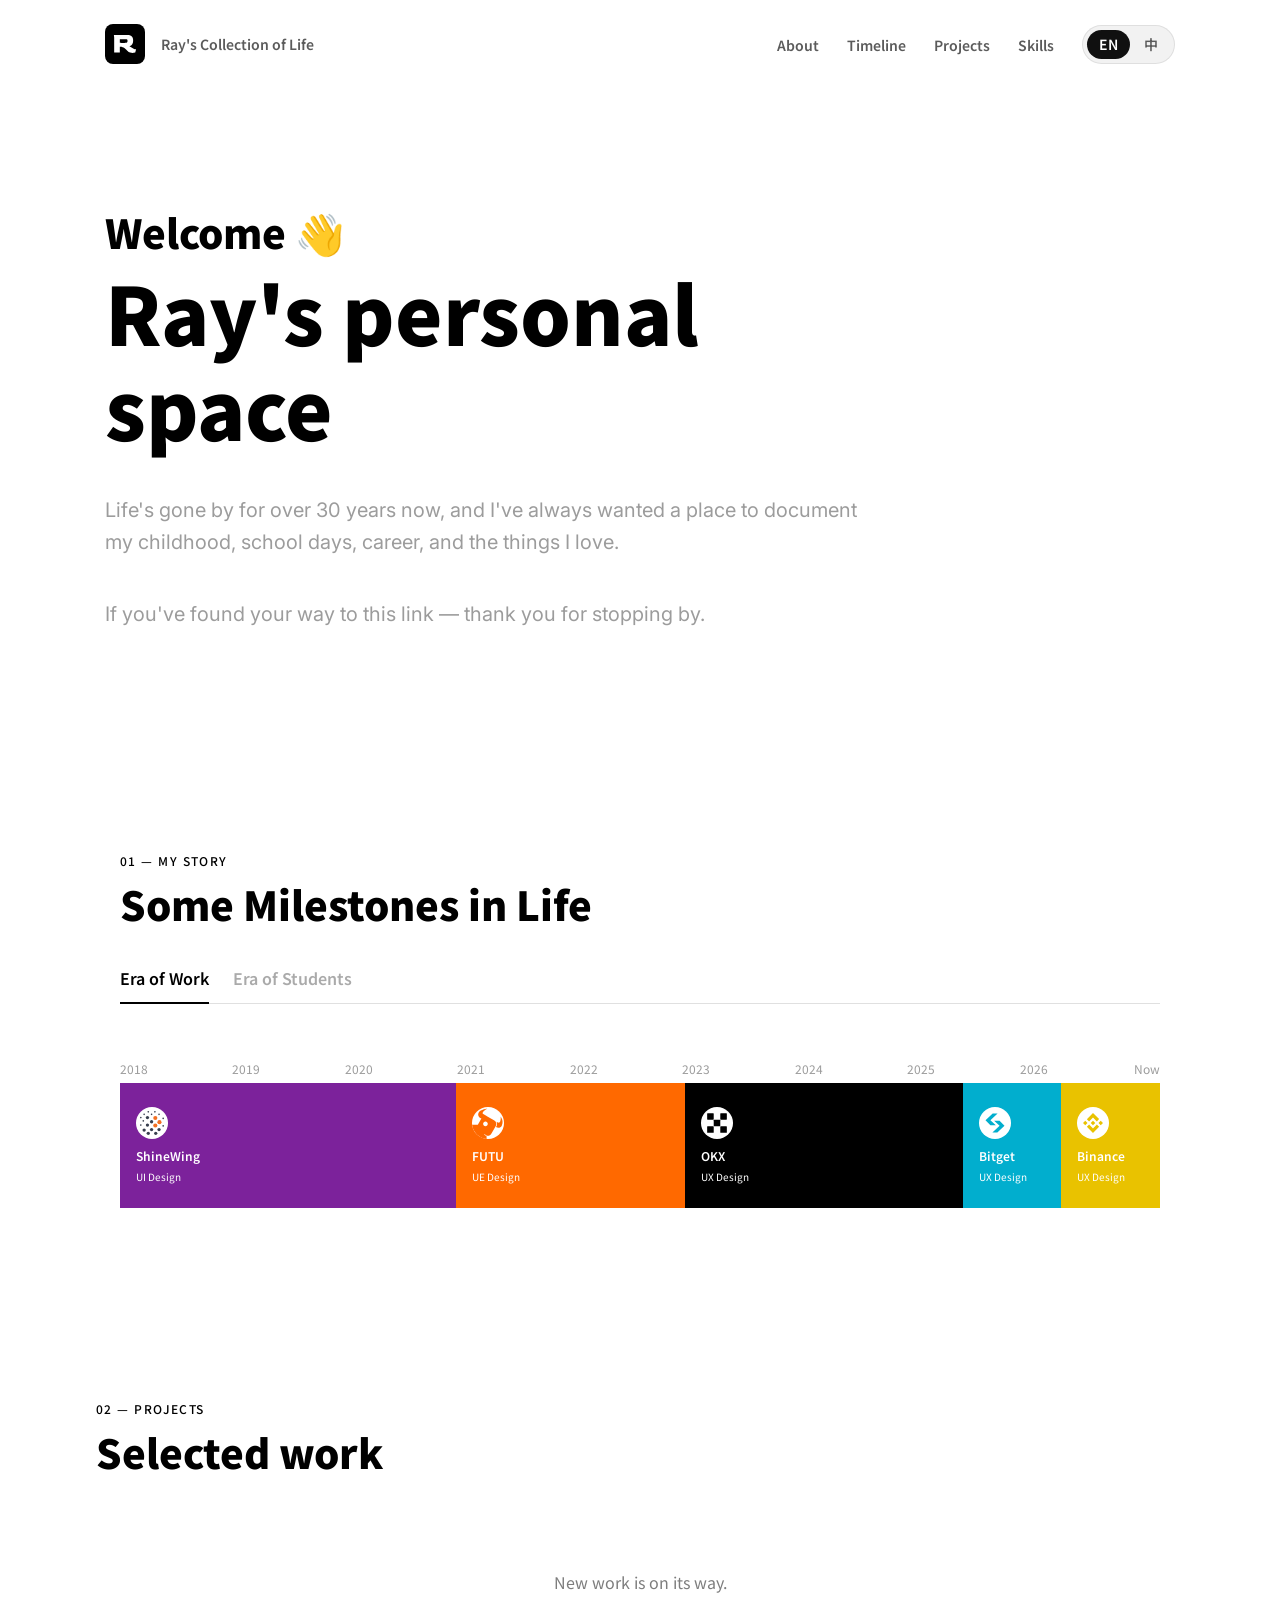
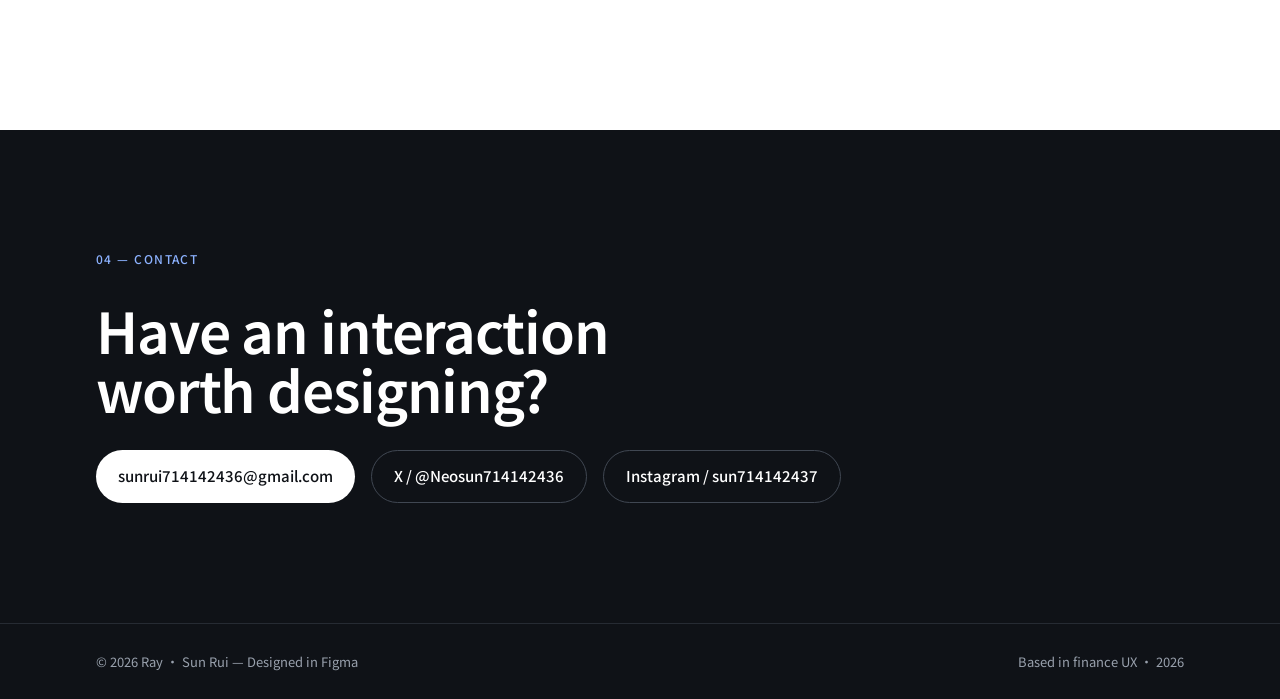
==== commit 776c1e59: "移除时间轴下方的详情联动卡片，保留 chip hover 高亮与列展开 - index.html: 删除 .detail-card 整块及 JS 中 panes 联动逻辑 - styles.css: " ====
--- a/index.html
+++ b/index.html
@@ -119,106 +119,6 @@
               <span class="chipbar-sub" data-i18n="role.ux">UX Design</span>
             </span>
           </button>
-        </div>
-
-        <!-- Detail card: shows the intro by default; hovering a chip switches to that job's pane -->
-        <div class="detail-card" role="region" aria-live="polite">
-          <!-- All panes share one grid cell, so the card is always as tall as the longest one -->
-          <div class="detail-stack">
-            <div class="detail-pane is-on" data-pane="default">
-              <div class="detail-avatars" aria-hidden="true">
-                <img src="xy.svg" alt="" />
-                <img src="futu-new.svg" alt="" />
-                <img src="okx-new.svg" alt="" />
-                <img src="bitget.svg" alt="" />
-                <img src="binance-new.svg" alt="" />
-              </div>
-              <div class="detail-title">
-                <p class="detail-name" data-i18n="job.okx.name">OKX</p>
-                <p class="detail-meta">
-                  <span class="detail-role">UI/UE/UX Design</span>
-                  <span class="dot-sep" aria-hidden="true"></span>
-                  <span class="detail-period" data-i18n="job.okx.period">2023 — 2025</span>
-                </p>
-              </div>
-              <hr class="detail-rule" />
-              <p class="detail-body" data-i18n="story.lead">People are shaped by one scene after another. From family to school, and then to the workplace, each experience quietly changes our appearance and understanding. The experiences accumulated at each stage will also guide our future lives.</p>
-            </div>
-            <div class="detail-pane" data-pane="shinewing">
-              <div class="detail-title">
-                <p class="detail-name">信永中和 &amp; 艾优科技</p>
-                <p class="detail-meta">
-                  <span class="detail-role">UI Designer</span>
-                  <span class="dot-sep" aria-hidden="true"></span>
-                  <span class="detail-period">2018.8.1 — 2020.10.15</span>
-                </p>
-              </div>
-              <hr class="detail-rule" />
-              <div class="detail-text">
-                <p class="detail-body">这是一段炙热的日子，无论是工作还是感情，风风火火又乱七八糟，但是一直高亢，热情，剧烈，我的心很乱，所以无论生活在哪里，都是乱世，我就在我的乱世里生活，穿行。但是发生的事情我都不知因果，未发生的事情我的少有期待，就这样随波逐流，被北京的奔忙推着走，但是只是在走，不一定是向前走，也可能原地打转，或是原地踏步，总之在走。</p>
-              </div>
-            </div>
-            <div class="detail-pane" data-pane="futu">
-              <div class="detail-title">
-                <p class="detail-name">FUTU</p>
-                <p class="detail-meta">
-                  <span class="detail-role">UE Designer</span>
-                  <span class="dot-sep" aria-hidden="true"></span>
-                  <span class="detail-period">2020.10.15 — 2022.05.13</span>
-                </p>
-              </div>
-              <hr class="detail-rule" />
-              <div class="detail-text">
-                <p class="detail-body">我的奥德赛时期,就是从这个时候开始的——我开始学着为未来打算。</p>
-                <p class="detail-body">这里要先说一下,我是一个非常自卑的人。自卑到我从未对未来抱有过任何期待,甚至觉得,能这样一直卑微地活着,就已经很好了。</p>
-                <p class="detail-body">而当我进入这家公司之后,我开始对生活和未来充满期待。可想而知,这份工作对我意味着什么——它成为了我对未来抱有期待的一份证明,成为了我可以佩戴的一张名牌。</p>
-                <p class="detail-body">我很清楚,这是一种病态的心理。它说明,在我的生活里,就连这种可怜的认同感,都极少出现。我觉得我不配拥有这份工作，我习惯了向下兼容，这样不会让自己处于下位者，这种失衡，在我心里日复一日地影响着我的情绪。人是无法长期这样活下去的,所以我开始寻找出口,寻求改变。</p>
-                <p class="detail-body">当然寻找的路是艰难的，你在无时无刻的对抗着将近30年养成的惯性，会让人非常的拧巴，就像奥德修斯的回家的弯路。</p>
-              </div>
-            </div>
-            <div class="detail-pane" data-pane="okx">
-              <div class="detail-title">
-                <p class="detail-name">OKX</p>
-                <p class="detail-meta">
-                  <span class="detail-role">UX Designer</span>
-                  <span class="dot-sep" aria-hidden="true"></span>
-                  <span class="detail-period">2022.8.15 — 2025.05.10</span>
-                </p>
-              </div>
-              <hr class="detail-rule" />
-              <div class="detail-text">
-                <p class="detail-body">我的奥德赛时期也覆盖了在OKX的前半段职场时光中，直到在24年的年中，我开始变得有序生长了，我开始安排每天、每周、还有这一年的 Notion，我会坚决执行，我知道这并不是简单的制定计划，而是在维护我内心的秩序，这一切都来的太不容易，我生怕回到无序的混沌中，当这一切都平静下来的时候，我的内心无比开心，25年是非常难熬的一年，钱包的重点项目在新加坡苦苦熬了1个月，顺利收官，结果却给了别人，项目结束以后我开始频繁的更换业务，钱包，交易，行情，在这一年没有成果，只剩疲惫...，25年5月,我提出了离职。那段时间挺难受的，很舍不得，但我也开心，因为这一切并不是我的错，当我发现我终于不会因为这些事情而责怪自己的时候，我发现我开始有了衡量事物的尺度，没错，我发现了自己的优点，它像是一个自卑的孩子在自己创造的湍流人生里，竖起了第一根灯塔。</p>
-              </div>
-            </div>
-            <div class="detail-pane" data-pane="bitget">
-              <div class="detail-title">
-                <p class="detail-name">Bitget</p>
-                <p class="detail-meta">
-                  <span class="detail-role">UX Designer</span>
-                  <span class="dot-sep" aria-hidden="true"></span>
-                  <span class="detail-period">2025.5.15 — 2026.5.15</span>
-                </p>
-              </div>
-              <hr class="detail-rule" />
-              <div class="detail-text">
-                <p class="detail-body">我的奥德赛时期也覆盖了在OKX的前半段职场时光中，直到在24年的年中，我开始变得有序生长了，我开始安排每天、每周、还有这一年的 Notion，我会坚决执行，我知道这并不是简单的制定计划，而是在维护我内心的秩序，这一切都来的太不容易，我生怕回到无序的混沌中，当这一切都平静下来的时候，我的内心无比开心，25年是非常难熬的一年，钱包的重点项目在新加坡苦苦熬了1个月，顺利收官，结果却给了别人，项目结束以后我开始频繁的更换业务，钱包，交易，行情，在这一年没有成果，只剩疲惫...，25年5月,我提出了离职。那段时间挺难受的，很舍不得，但我也开心，因为这一切并不是我的错，当我发现我终于不会因为这些事情而责怪自己的时候，我发现我开始有了衡量事物的尺度。我的人生还挺亮堂的。</p>
-              </div>
-            </div>
-            <div class="detail-pane" data-pane="binance">
-              <div class="detail-title">
-                <p class="detail-name">Binance</p>
-                <p class="detail-meta">
-                  <span class="detail-role">UX Designer</span>
-                  <span class="dot-sep" aria-hidden="true"></span>
-                  <span class="detail-period">2026.5.16 — Now</span>
-                </p>
-              </div>
-              <hr class="detail-rule" />
-              <div class="detail-text">
-                <p class="detail-body">我的奥德赛时期也覆盖了在OKX的前半段职场时光中，直到在24年的年中，我开始变得有序生长了，我开始安排每天、每周、还有这一年的 Notion，我会坚决执行，我知道这并不是简单的制定计划，而是在维护我内心的秩序，这一切都来的太不容易，我生怕回到无序的混沌中，当这一切都平静下来的时候，我的内心无比开心，25年是非常难熬的一年，钱包的重点项目在新加坡苦苦熬了1个月，顺利收官，结果却给了别人，项目结束以后我开始频繁的更换业务，钱包，交易，行情，在这一年没有成果，只剩疲惫...，25年5月,我提出了离职。那段时间挺难受的，很舍不得，但我也开心，因为这一切并不是我的错，当我发现我终于不会因为这些事情而责怪自己的时候，我发现我开始有了衡量事物的尺度。我的人生还挺亮堂的。</p>
-              </div>
-            </div>
-          </div>
         </div>
       </div>
     </section>
@@ -289,7 +189,6 @@
     const chipRow = timeline.querySelector('.chip-row');
     const yearRow = timeline.querySelector('.year-row');
     const yearEls = [...yearRow.querySelectorAll('.year')];
-    const panes = [...timeline.querySelectorAll('.detail-pane')];
     const chips = [...chipRow.querySelectorAll('.chipbar')];
     const JOB_ORDER = chips.map(c => c.dataset.job);
 
@@ -346,7 +245,6 @@
       shown = job;
       if (job) timeline.dataset.active = job; else delete timeline.dataset.active;
       chips.forEach(c => c.classList.toggle('is-active', c.dataset.job === job));
-      panes.forEach(p => p.classList.toggle('is-on', p.dataset.pane === (job || 'default')));
       layoutYears(job);
       const edges = columnEdges(job);
       chipRow.style.gridTemplateColumns = edges.slice(1).map((e, i) => ((e - edges[i]) * 100).toFixed(4) + '%').join(' ');
--- a/styles.css
+++ b/styles.css
@@ -437,48 +437,6 @@
   white-space: nowrap; overflow: hidden; text-overflow: clip;
 }
 
-/* -------- Detail card --------
-   Default: green intro card. Hovering a job tints the card with that job's brand colour
-   (4% alpha, per Figma) and shows the matching pane. */
-.detail-card {
-  width: 100%;
-  background: var(--accent);
-  padding: 24px 16px;
-  transition: background-color var(--dur) var(--ease);
-}
-.timeline[data-active="shinewing"] .detail-card { background: rgba(124, 34, 155, .04); }
-.timeline[data-active="futu"]      .detail-card { background: rgba(255, 105, 0, .04); }
-.timeline[data-active="okx"]       .detail-card { background: rgba(0, 0, 0, .04); }
-.timeline[data-active="bitget"]    .detail-card { background: rgba(1, 174, 206, .04); }
-.timeline[data-active="binance"]   .detail-card { background: rgba(233, 194, 0, .04); }
-
-/* All panes share one grid cell => the card keeps the height of the longest text.
-   The outgoing pane is gone (opacity 0) within the first 40% of the animation, before the
-   incoming one starts to appear, so the two texts never show at the same time. */
-.detail-stack { display: grid; }
-.detail-pane {
-  grid-area: 1 / 1;
-  display: flex; flex-direction: column; gap: 24px;
-  opacity: 0; visibility: hidden;
-  transition: opacity calc(var(--dur) * .4) linear, visibility 0s linear calc(var(--dur) * .4);
-}
-.detail-pane.is-on {
-  opacity: 1; visibility: visible;
-  transition: opacity calc(var(--dur) * .6) var(--ease) calc(var(--dur) * .4), visibility 0s;
-}
-.detail-avatars { display: flex; gap: 10px; align-items: center; }
-.detail-avatars img { width: 32px; height: 32px; object-fit: contain; flex-shrink: 0; }
-.detail-title { display: flex; flex-direction: column; gap: 6px; }
-.detail-name { font-size: 16px; font-weight: 590; color: var(--ink); }
-.detail-meta {
-  font-size: 12px; color: var(--ink-2);
-  display: inline-flex; align-items: center; gap: 8px;
-}
-.dot-sep { width: 3px; height: 3px; border-radius: 50%; background: var(--ink-2); display: inline-block; }
-.detail-rule { width: 100%; height: 0; margin: 0; border: 0; border-top: 1px solid rgba(0, 0, 0, .08); }
-.detail-text { display: flex; flex-direction: column; }   /* paragraphs of one job sit tight (22px lines) */
-.detail-body { font-size: 12px; line-height: 22px; color: var(--ink-2); }
-
 /* -------- Projects -------- */
 .proj-grid { display: grid; grid-template-columns: repeat(3, 1fr); gap: 16px; }
 .card {
@@ -646,12 +604,6 @@
   .year-row { height: 14px; }
   .chipbar { padding: 16px 5px; }   /* logo stays anchored left; 5px keeps it centred in the narrowest chip */
   .chipbar-text { display: none; }
-  .detail-card { padding: 20px 16px; }
-  .detail-pane { gap: 20px; }
-
-  .detail-avatars { flex-wrap: wrap; }
-  .detail-avatars img { width: 28px; height: 28px; }
-  .detail-body { font-size: 13px; }
 
   .contact { padding: 64px max(var(--gutter), var(--safe-l)) 64px max(var(--gutter), var(--safe-r)); }
   .contact h2 { font-size: clamp(32px, 9vw, 40px); }
@@ -673,15 +625,6 @@
   .year-row { font-size: 10px; }
 }
 
-/* Narrow screens (phones, portrait tablets, inner foldable screens): the detail card follows the visible pane.
-   Hidden panes leave the layout, so short texts don't leave a big empty area. On wide screens the card keeps
-   the height of the longest text so nothing below it jumps while you hover. */
-@media (max-width: 900px) {
-  .detail-stack { display: block; }
-  .detail-pane { display: none; }
-  .detail-pane.is-on { display: flex; animation: pane-in var(--dur) var(--ease); }
-}
-@keyframes pane-in { from { opacity: 0; } to { opacity: 1; } }
 
 /* Touch screens: comfortable tap targets, no sticky hover lift */
 @media (hover: none) {
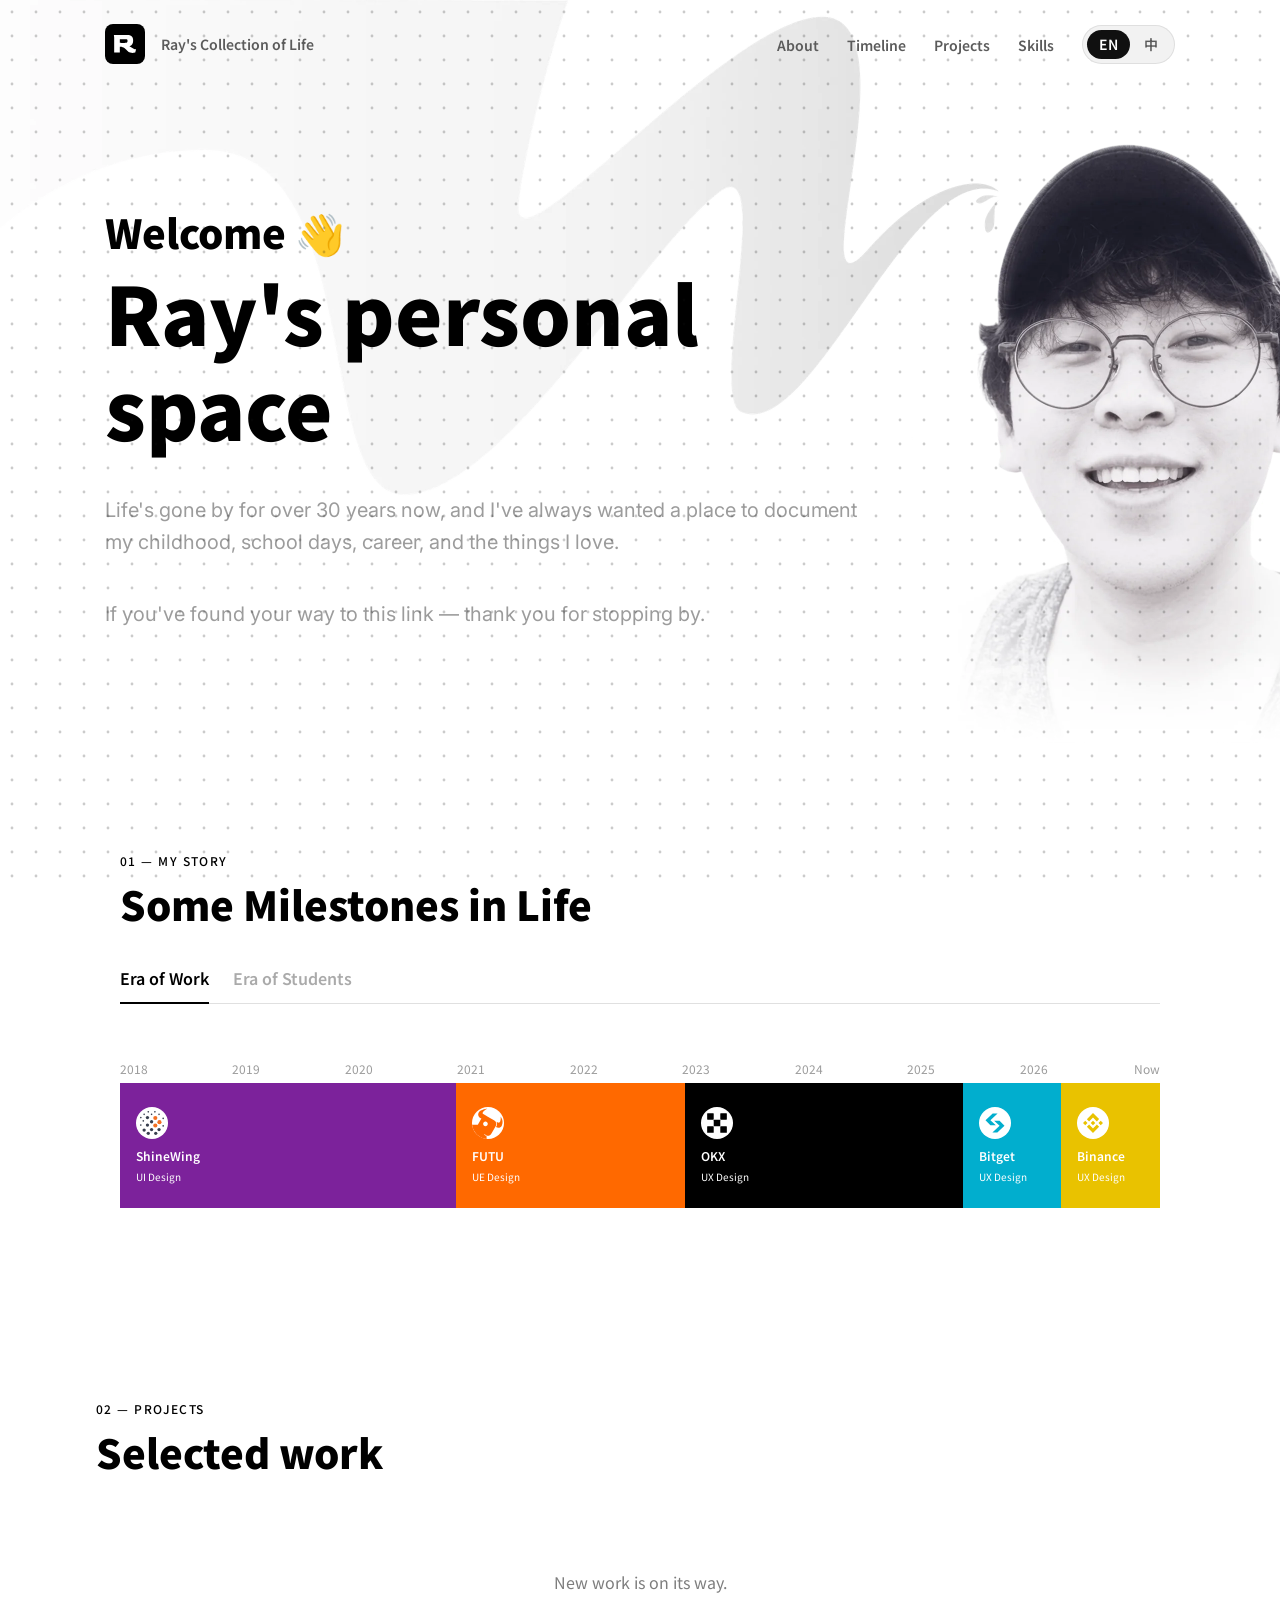
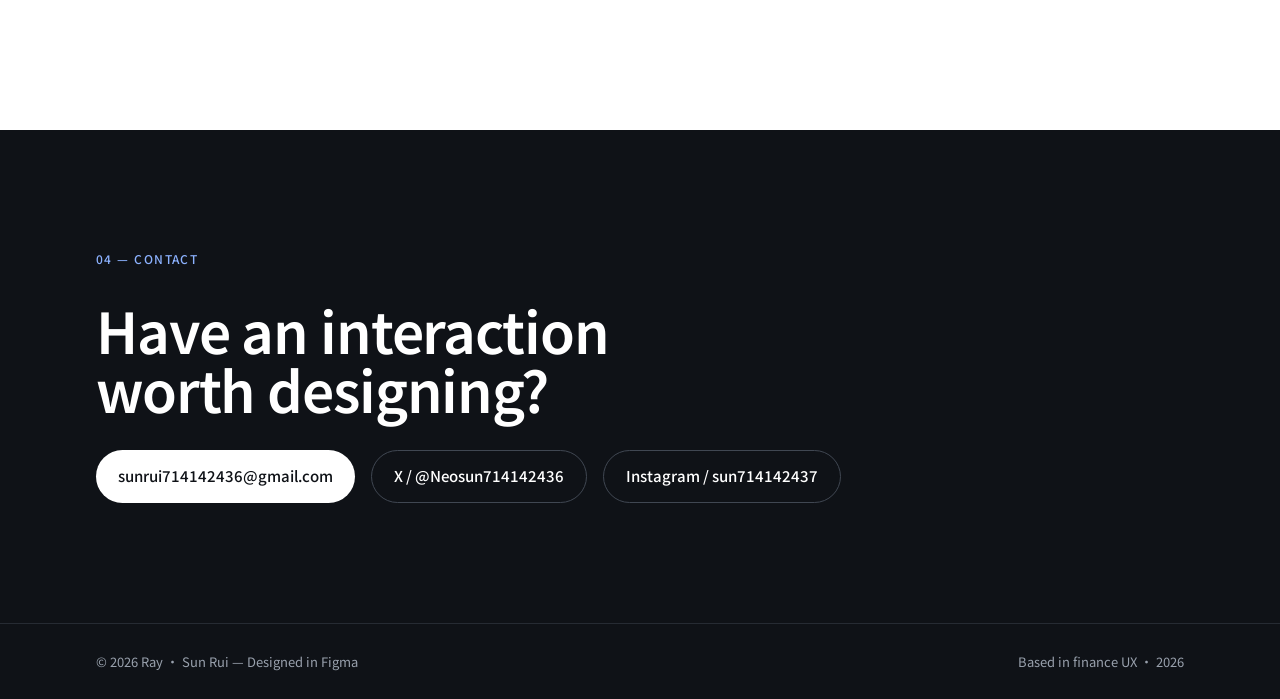
==== commit c6aac8d8: "新增彗星光标与涟漪点阵背景：桌面箭头光标+绿色拖尾，触屏手指涟漪，含触屏/减少动效降级" ====
--- a/index.html
+++ b/index.html
@@ -184,6 +184,7 @@
   <script src="supabase-config.js"></script>
   <script src="cards.js" defer></script>
   <script src="projects.js" defer></script>
+  <script src="cursor.js" defer></script>
   <script>
     const timeline = document.querySelector('.timeline');
     const chipRow = timeline.querySelector('.chip-row');
